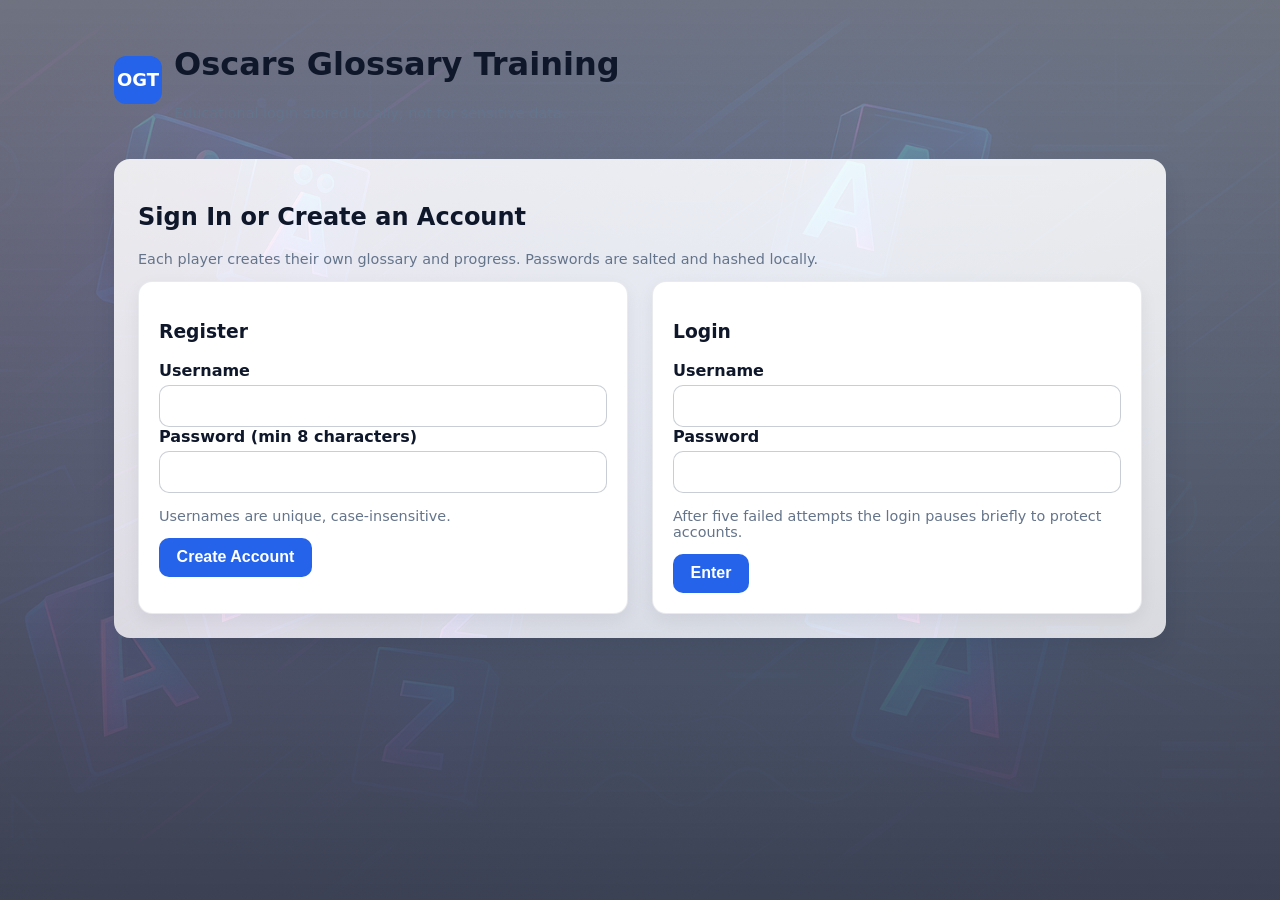
==== index.html @ 7712bae7 "Update Content Security Policy and add Google AdSense integration" ====
﻿<!--
README: Deploy on GitHub Pages
1. Commit these files to a GitHub repository.
2. In repository settings, enable GitHub Pages for the main branch (root folder).
3. Visit the published HTTPS URL; the service worker will activate after the first load.
App: Oscars Glossary Training (Swedish <-> English) - offline-ready single page PWA.
-->
<!DOCTYPE html>
<html lang="en">
<head>
  <meta charset="utf-8">
  <meta name="viewport" content="width=device-width, initial-scale=1">
  <meta http-equiv="Content-Security-Policy" content="default-src 'self'; style-src 'self' 'unsafe-inline'; img-src 'self' data: https://pagead2.googlesyndication.com https://googleads.g.doubleclick.net https://tpc.googlesyndication.com; script-src 'self' 'unsafe-inline' https://pagead2.googlesyndication.com; connect-src 'self' https://pagead2.googlesyndication.com https://googleads.g.doubleclick.net; frame-src https://googleads.g.doubleclick.net https://tpc.googlesyndication.com;">
  <title>Oscars Glossary Training</title>
  <meta name="description" content="Oscars Glossary Training helps learners master Swedish and English vocabulary with saved progress and offline PWA support.">
  <meta name="google-adsense-account" content="ca-pub-8840406607435652">
  <script async src="https://pagead2.googlesyndication.com/pagead/js/adsbygoogle.js?client=ca-pub-8840406607435652" crossorigin="anonymous"></script>
  <link rel="manifest" href="manifest.webmanifest">
  <link rel="icon" href="[data-uri]">
  <meta name="theme-color" content="#2563eb">
  <style>
    :root {
      color-scheme: light;
      --primary: #2563eb;
      --primary-dark: #1d4ed8;
      --accent: #facc15;
      --bg: #f8fafc;
      --card: #ffffff;
      --text: #0f172a;
      --muted: #64748b;
      --success: #16a34a;
      --warning: #ea580c;
      --danger: #dc2626;
      font-family: "Segoe UI", system-ui, sans-serif;
    }

    * {
      box-sizing: border-box;
    }

    body {
      margin: 0;
      background-color: var(--bg);
      color: var(--text);
      min-height: 100vh;
    }

    body::before {
      content: "";
      position: fixed;
      inset: 0;
      background: url("Image/background-glossary-neon-tiles-hero-1920x1080.webp") center/cover no-repeat;
      opacity: 0.35;
      z-index: -2;
    }

    body::after {
      content: "";
      position: fixed;
      inset: 0;
      background: linear-gradient(180deg, rgba(15, 23, 42, 0.35), rgba(15, 23, 42, 0.7));
      z-index: -1;
    }

    h1, h2, h3 {
      font-weight: 700;
    }

    a {
      color: var(--primary-dark);
    }

    button {
      cursor: pointer;
    }

    .sr-only {
      position: absolute;
      width: 1px;
      height: 1px;
      padding: 0;
      margin: -1px;
      overflow: hidden;
      clip: rect(0, 0, 0, 0);
      white-space: nowrap;
      border: 0;
    }

    #app {
      max-width: 1100px;
      margin: auto;
      padding: 1.5rem;
      position: relative;
      z-index: 0;
    }

    header {
      display: flex;
      flex-wrap: wrap;
      gap: 1rem;
      align-items: center;
      justify-content: space-between;
      margin-bottom: 1.5rem;
    }

    .brand {
      display: flex;
      align-items: center;
      gap: 0.75rem;
    }

    .brand-icon {
      width: 48px;
      height: 48px;
      border-radius: 12px;
      background: var(--primary);
      display: grid;
      place-items: center;
      color: #fff;
      font-weight: 700;
      font-size: 1.125rem;
    }

    .view {
      background:
        linear-gradient(180deg, rgba(255, 255, 255, 0.92), rgba(255, 255, 255, 0.85)),
        url("Image/background-glossary-neon-tiles-hero-1920x1080.webp") center/cover no-repeat;
      border-radius: 16px;
      padding: 1.5rem;
      box-shadow: 0 12px 24px rgba(18, 27, 46, 0.08);
    }

    .hidden {
      display: none !important;
    }

    .panel-grid {
      display: grid;
      gap: 1.5rem;
      grid-template-columns: repeat(auto-fit, minmax(260px, 1fr));
    }

    .panel {
      background: var(--card);
      border-radius: 14px;
      padding: 1.25rem;
      border: 1px solid rgba(100, 116, 139, 0.15);
      box-shadow: 0 6px 18px rgba(15, 23, 42, 0.06);
    }

    label {
      display: block;
      font-weight: 600;
      margin-bottom: 0.3rem;
    }

    input[type="text"],
    input[type="password"],
    textarea,
    select {
      width: 100%;
      padding: 0.7rem 0.8rem;
      border-radius: 10px;
      border: 1px solid rgba(100, 116, 139, 0.35);
      font-size: 1rem;
      background: #fff;
      transition: border-color 0.2s ease;
    }

    input:focus,
    textarea:focus,
    select:focus {
      outline: none;
      border-color: var(--primary);
      box-shadow: 0 0 0 3px rgba(37, 99, 235, 0.15);
    }

    textarea {
      min-height: 120px;
      resize: vertical;
    }

    button,
    .btn {
      background: var(--primary);
      color: #fff;
      border: none;
      border-radius: 10px;
      padding: 0.65rem 1.1rem;
      font-size: 1rem;
      font-weight: 600;
      transition: background 0.2s ease, transform 0.1s ease, box-shadow 0.2s ease, filter 0.2s ease;
      display: inline-flex;
      align-items: center;
      gap: 0.4rem;
    }

    button:hover,
    .btn:hover {
      background: var(--primary-dark);
      box-shadow: 0 8px 20px rgba(37, 99, 235, 0.35);
      filter: brightness(1.05);
    }

    button.secondary:hover,
    .btn.secondary:hover,
    .nav-buttons button:hover,
    button.ghost:hover {
      box-shadow: 0 6px 16px rgba(15, 23, 42, 0.2);
      filter: brightness(1.08);
    }

    button:disabled,
    .btn:disabled {
      background: rgba(100, 116, 139, 0.4);
      cursor: not-allowed;
    }

    button.secondary {
      background: rgba(37, 99, 235, 0.12);
      color: var(--primary-dark);
    }

    button.ghost {
      background: transparent;
      color: var(--primary-dark);
      padding-left: 0;
    }

    button.danger,
    .btn.danger {
      background: rgba(220, 38, 38, 0.12);
      color: var(--danger);
    }

    button.danger:hover,
    .btn.danger:hover {
      background: var(--danger);
      color: #fff;
      box-shadow: 0 8px 20px rgba(220, 38, 38, 0.35);
    }

    .nav-buttons {
      display: flex;
      gap: 0.5rem;
      flex-wrap: wrap;
      margin-bottom: 1rem;
    }

    .nav-buttons button {
      background: rgba(15, 23, 42, 0.08);
      color: var(--text);
    }

    .nav-buttons button.active {
      background: var(--primary);
      color: #fff;
    }

    .glossary-controls {
      display: flex;
      flex-wrap: wrap;
      gap: 0.75rem;
      margin-bottom: 1.5rem;
      align-items: center;
    }

    
    .logout-accent {

      background: #ff5fd2;
      color: #160f29;
      border: none;
    }

    .logout-accent:hover {

      background: #ff73da;
      color: #0f0a1a;
      box-shadow: 0 8px 26px rgba(255, 95, 210, 0.45);
      filter: brightness(1.08);
    }

    .pill {
      display: inline-flex;
      align-items: center;
      gap: 0.35rem;
      padding: 0.4rem 0.75rem;
      border-radius: 999px;
      background: rgba(100, 116, 139, 0.12);
      font-size: 0.9rem;
      font-weight: 600;
    }

    table {
      width: 100%;
      border-collapse: collapse;
      margin-top: 1rem;
    }

    th, td {
      padding: 0.75rem 0.6rem;
      text-align: left;
      border-bottom: 1px solid rgba(100, 116, 139, 0.12);
    }

    th {
      font-size: 0.9rem;
      color: var(--muted);
      text-transform: uppercase;
      letter-spacing: 0.04em;
    }

    .table-actions {
      display: flex;
      gap: 0.4rem;
      flex-wrap: wrap;
    }

    .badge {
      display: inline-flex;
      align-items: center;
      gap: 0.3rem;
      border-radius: 999px;
      padding: 0.1rem 0.6rem;
      font-size: 0.85rem;
      font-weight: 600;
    }

    .badge.success { background: rgba(22, 163, 74, 0.15); color: var(--success); }
    .badge.partial { background: rgba(234, 88, 12, 0.15); color: var(--warning); }
    .badge.danger { background: rgba(220, 38, 38, 0.15); color: var(--danger); }

    .quiz-card {
      background: rgba(37, 99, 235, 0.05);
      border-radius: 16px;
      padding: 1.5rem;
      margin-top: 1rem;
    }

    .quiz-question {
      font-size: 1.6rem;
      font-weight: 700;
      margin-bottom: 1rem;
    }

    .choices-grid {
      display: grid;
      gap: 0.75rem;
      grid-template-columns: repeat(auto-fit, minmax(180px, 1fr));
      margin-top: 1rem;
    }

    .choices-grid button {
      justify-content: flex-start;
      background: #fff;
      color: var(--text);
      border: 2px solid transparent;
      box-shadow: 0 8px 20px rgba(15, 23, 42, 0.04);
    }

    .choices-grid button:focus {
      outline: none;
      border-color: var(--primary);
    }

    .progress-bar {
      height: 10px;
      border-radius: 999px;
      background: rgba(37, 99, 235, 0.2);
      overflow: hidden;
      margin-top: 1rem;
    }

    .progress-bar span {
      display: block;
      height: 100%;
      background: linear-gradient(90deg, var(--primary), var(--accent));
      width: 0%;
      transition: width 0.3s ease;
    }

    .results-grid {
      display: grid;
      gap: 1rem;
      grid-template-columns: repeat(auto-fit, minmax(200px, 1fr));
      margin-bottom: 1.5rem;
    }

    .results-grid .stat {
      background: rgba(15, 23, 42, 0.06);
      padding: 1rem;
      border-radius: 12px;
      font-weight: 600;
      display: flex;
      flex-direction: column;
      gap: 0.3rem;
    }

    .settings-grid {
      display: grid;
      gap: 1.5rem;
      grid-template-columns: repeat(auto-fit, minmax(260px, 1fr));
      margin-top: 1rem;
    }

    .settings-group h3 {
      margin-top: 0;
    }

    .switch-row {
      display: flex;
      align-items: center;
      gap: 0.75rem;
      margin-bottom: 0.8rem;
    }

    .hint {
      font-size: 0.9rem;
      color: var(--muted);
    }

    .warning-text {
      color: var(--danger);
      font-weight: 600;
    }

    @media (max-width: 720px) {
      #app {
        padding: 1rem;
      }

      header {
        justify-content: center;
      }

      .nav-buttons {
        justify-content: center;
      }

      .choices-grid {
        grid-template-columns: repeat(auto-fit, minmax(140px, 1fr));
      }
    }
  </style>
</head>
<body>
  <div id="app">
    <header>
      <div class="brand">
        <div class="brand-icon" aria-hidden="true">OGT</div>
        <div>
          <h1 id="brandTitle">Oscars Glossary Training</h1>
          <p id="brandWarning" class="hint">Educational login stored locally; not for sensitive data.</p>
        </div>
      </div>
      <div id="sessionInfo" class="pill hidden" aria-live="polite"></div>
      <button id="logoutBtn" class="secondary hidden logout-accent" type="button">Logout</button>
    </header>

    <section id="authView" class="view">
      <h2 id="authTitle">Sign In or Create an Account</h2>
      <p id="authHint" class="hint">Each player creates their own glossary and progress. Passwords are salted and hashed locally.</p>
      <div class="panel-grid">
        <div class="panel">
          <h3 id="registerHeading">Register</h3>
          <form id="registerForm">
            <label for="registerUsername">Username</label>
            <input id="registerUsername" name="username" type="text" autocomplete="username" minlength="3" maxlength="30" required>
            <label for="registerPassword">Password (min 8 characters)</label>
            <input id="registerPassword" name="password" type="password" autocomplete="new-password" minlength="8" required>
            <p class="hint">Usernames are unique, case-insensitive.</p>
            <button type="submit">Create Account</button>
          </form>
        </div>
        <div class="panel">
          <h3 id="loginHeading">Login</h3>
          <form id="loginForm">
            <label for="loginUsername">Username</label>
            <input id="loginUsername" name="username" type="text" autocomplete="username" required>
            <label for="loginPassword">Password</label>
            <input id="loginPassword" name="password" type="password" autocomplete="current-password" required>
            <p class="hint">After five failed attempts the login pauses briefly to protect accounts.</p>
            <button type="submit">Enter</button>
          </form>
        </div>
      </div>
    </section>

    <section id="appView" class="view hidden" aria-live="polite">
      <nav class="nav-buttons" aria-label="Main">
        <button class="nav-btn active" data-target="glossaryView" type="button">Glossary Builder</button>
        <button class="nav-btn" data-target="quizView" type="button">Quiz</button>
        <button class="nav-btn" data-target="resultsView" type="button">Results & Review</button>
        <button class="nav-btn" data-target="settingsView" type="button">Settings</button>
      </nav>

      <section id="glossaryView">
        <h2 id="glossaryTitle">Build Your Glossaries</h2>
        <div class="glossary-controls">
          <div>
            <label for="glossarySelect">Active Glossary</label>
            <select id="glossarySelect"></select>
          </div>
          <div class="table-actions">
            <button id="createGlossaryBtn" type="button">New Glossary</button>
            <button id="renameGlossaryBtn" class="secondary" type="button">Rename</button>
            <button id="duplicateGlossaryBtn" class="secondary" type="button">Duplicate</button>
            <button id="deleteGlossaryBtn" class="secondary" type="button">Delete</button>
          </div>
          <span class="pill" id="termCountPill">0 terms</span>
        </div>

        <form id="addTermForm" class="panel-grid" autocomplete="off">
          <div class="panel">
            <h3 id="addTermHeading">Add a New Term</h3>
            <label for="svTermInput">Swedish Word</label>
            <input id="svTermInput" name="sv" type="text" required>
            <label for="enTermInput">English Synonyms (comma separated)</label>
            <input id="enTermInput" name="en" type="text" required>
            <p class="hint" id="addTermHint">No duplicate entries. Words save automatically. Add at least 10 terms before starting the quiz.</p>
            <button type="submit">Add Term</button>
          </div>
        </form>

        <div id="termsTableContainer" class="panel">
          <h3 id="termsHeading">Terms</h3>
          <div class="hint" id="noTermsHint">Add at least 10 entries to unlock quizzes.</div>
          <div class="table-wrapper">
            <table aria-describedby="termCountPill">
              <thead>
                <tr>
                  <th scope="col">Swedish</th>
                  <th scope="col">English Synonyms</th>
                  <th scope="col">Tags</th>
                  <th scope="col">Actions</th>
                </tr>
              </thead>
              <tbody id="termsTableBody"></tbody>
            </table>
          </div>
        </div>
      </section>

      <section id="quizView" class="hidden">
        <h2 id="quizTitle">Practice Session</h2>
        <p id="quizHint" class="hint">Shuffle words each time. Use keyboard: Enter to submit, 1–4 for choices, N for next.</p>
        <div class="panel quiz-card" id="quizIntro">
          <p id="quizIntroText">Choose your mode in Settings, then start when ready.</p>
          <button id="toggleModeQuizBtn" class="secondary" type="button">Switch Mode</button>
          <button id="startQuizBtn" type="button">Start Quiz</button>
          <button id="retryIncorrectBtn" class="secondary hidden" type="button">Retry Incorrect Only</button>
          <button id="reviewDifficultBtn" class="secondary hidden" type="button">Review Difficult Words</button>
        </div>
        <div id="quizArea" class="quiz-card hidden">
          <div class="progress-bar" role="progressbar" aria-valuemin="0" aria-valuemax="100">
            <span id="progressFill"></span>
          </div>
          <p id="quizProgressText" class="hint">Question 0 of 0</p>
          <div id="quizQuestion" class="quiz-question"></div>
          <form id="typeAnswerForm" class="hidden" autocomplete="off">
            <label class="sr-only" for="typeAnswerInput">Your answer</label>
            <input id="typeAnswerInput" type="text" autocomplete="off">
            <div class="table-actions">
              <button type="submit">Submit</button>
              <button id="showHintBtn" class="ghost" type="button">Show hint</button>
            </div>
          </form>
          <div id="choiceOptions" class="choices-grid hidden" role="group" aria-label="Multiple choice answers"></div>
          <div class="table-actions">
            <button id="nextQuestionBtn" class="secondary" type="button">Next</button>
            <button id="abortQuizBtn" class="danger" type="button">Abort Quiz</button>
          </div>
          <div id="feedbackMessage" class="hint" aria-live="assertive"></div>
        </div>
      </section>

      <section id="resultsView" class="hidden">
        <h2 id="resultsTitle">Results & Review</h2>
        <div id="resultsSummary" class="results-grid"></div>
        <div class="table-actions">
          <button id="toggleModeResultsBtn" class="secondary" type="button">Switch Mode</button>
          <button id="restartQuizBtn" class="secondary" type="button">Play Again (Shuffle)</button>
        </div>
        <div class="table-wrapper">
          <table>
            <thead>
              <tr>
                <th scope="col">Swedish</th>
                <th scope="col">Your Answer</th>
                <th scope="col">Expected</th>
                <th scope="col">Similarity %</th>
                <th scope="col">Status</th>
              </tr>
            </thead>
            <tbody id="resultsTableBody"></tbody>
          </table>
        </div>
      </section>

      <section id="settingsView" class="hidden">
        <h2 id="settingsTitle">Player Settings & Data</h2>
        <div class="settings-grid">
          <div class="settings-group panel">
            <h3 id="quizPreferencesHeading">Quiz Preferences</h3>
            <div class="switch-row">
              <label for="modeSelect">Quiz Mode</label>
              <select id="modeSelect">
                <option value="type">Type Mode</option>
                <option value="guess">Guess Mode</option>
              </select>
            </div>
            <div class="switch-row">
              <label for="languageSelect">Interface language</label>
              <select id="languageSelect">
                <option value="en">English</option>
                <option value="sv">Svenska</option>
              </select>
            </div>
            <div class="switch-row">
              <input id="hintToggle" type="checkbox">
              <label for="hintToggle">Show first-letter hint button</label>
            </div>
            <div class="switch-row">
              <input id="punctuationToggle" type="checkbox">
              <label for="punctuationToggle">Ignore punctuation in answers</label>
            </div>
            <div class="switch-row">
              <input id="strictToggle" type="checkbox">
              <label for="strictToggle">Strict correct threshold (95%)</label>
            </div>
            <div class="switch-row">
              <input id="diacriticToggle" type="checkbox">
              <label for="diacriticToggle">Treat diacritics as identical</label>
            </div>
          </div>
          <div class="settings-group panel">
            <h3 id="playerDataHeading">Player Data</h3>
            <p class="hint">All progress is stored automatically on this device.</p>
          </div>
          <div class="settings-group panel">
            <h3 id="dangerHeading">Danger Zone</h3>
            <p id="resetHint" class="hint">Reset to defaults clears settings for this player.</p>
            <button id="resetSettingsBtn" class="secondary" type="button">Reset Settings</button>
            <p id="deleteWarning" class="warning-text">Delete account removes all saved glossaries and history.</p>
            <label id="confirmDeleteLabel" for="confirmDeleteInput">Type your username to confirm</label>
            <input id="confirmDeleteInput" type="text" autocomplete="off">
            <button id="deleteAccountBtn" class="btn danger" type="button">Delete Account</button>
          </div>
        </div>
      </section>
    </section>
    <div id="ariaStatus" class="sr-only" aria-live="polite"></div>
  </div>
  <script>
    (() => {
      const STORAGE_KEY = "oscarsGlossaryTrainingData";
      const LEGACY_STORAGE_KEY = "httpsGlossaryTrainerData";
      const AUTH_DRAFT_KEY = "oscarsGlossaryAuthDraft";
      const MIN_TERMS_REQUIRED = 10;
      const BACKOFF_BASE_MS = 30000;
      const PARTIAL_THRESHOLD = 60;
      const TRANSLATIONS = {
        en: {
          ui: {
            windowTitle: "Oscars Glossary Training",
            brandTitle: "Oscars Glossary Training",
            brandWarning: "Educational login stored locally; not for sensitive data.",
            nav: {
              glossary: "Glossary Builder",
              quiz: "Quiz",
              results: "Results & Review",
              settings: "Settings"
            },
            logout: "Logout",
            sessionSignedIn: ({ username }) => `Signed in as ${username}`
          },
          auth: {
            title: "Sign In or Create an Account",
            hint: "Each player creates their own glossary and progress. Passwords are salted and hashed locally.",
            register: {
              heading: "Register",
              usernameLabel: "Username",
              passwordLabel: "Password (min 8 characters)",
              hint: "Usernames are unique, case-insensitive.",
              button: "Create Account"
            },
            login: {
              heading: "Login",
              usernameLabel: "Username",
              passwordLabel: "Password",
              hint: "After five failed attempts the login pauses briefly to protect accounts.",
              button: "Enter"
            }
          },
          glossary: {
            title: "Build Your Glossaries",
            activeLabel: "Active Glossary",
            buttons: {
              new: "New Glossary",
              rename: "Rename",
              duplicate: "Duplicate",
              delete: "Delete"
            },
            defaultName: "My Glossary",
            initialName: "My First Glossary",
            importedName: "Imported Glossary",
            untitled: "Untitled Glossary",
            prompts: {
              newName: "Name for new glossary?",
              rename: "Rename glossary:",
              duplicate: "Name for duplicated glossary?",
              copySuffix: " Copy",
              confirmDelete: ({ name }) => `Delete glossary "${name}"? This cannot be undone.`,
              confirmDeleteTerm: ({ term }) => `Delete "${term}"?`
            },
            addHeading: "Add a New Term",
            svLabel: "Swedish Word",
            enLabel: "English Synonyms (comma separated)",
            addHint: "No duplicate entries. Words save automatically. Add at least 10 terms before starting the quiz.",
            addButton: "Add Term",
            termsHeading: "Terms",
            empty: "No terms yet. Add your first vocabulary pair.",
            termCount: ({ count }) => `${count} ${count === 1 ? "term" : "terms"}`,
            moreNeeded: ({ remaining }) => `Add ${remaining} more terms to unlock quizzes.`,
            ready: "Great! You can start a quiz at any time.",
            table: {
              swedish: "Swedish",
              english: "English Synonyms",
              tags: "Tags",
              actions: "Actions"
            },
            actions: {
              edit: "Edit",
              delete: "Delete",
              save: "Save",
              cancel: "Cancel"
            }
          },
          quiz: {
            title: "Practice Session",
            hint: "Shuffle words each time. Use keyboard: Enter to submit, 1–4 for choices, N for next.",
            intro: "Use the mode button or Settings to switch styles, then start when ready.",
            buttons: {
              start: "Start Quiz",
              retry: "Retry Incorrect Only",
              review: "Review Difficult Words",
              submit: "Submit",
              hint: "Show hint",
              next: "Next",
              abort: "Abort Quiz",
              switchToType: "Switch to Type Mode",
              switchToGuess: "Switch to Guess Mode"
            },
            progress: ({ current, total }) => `Question ${current} of ${total}`,
            hintMessage: ({ letter }) => `Hint: starts with ${letter}`,
            statuses: {
              correct: "Correct",
              partial: "Partially correct",
              incorrect: "Incorrect"
            },
            feedback: ({ status, expected, similarity }) => `${status} | Expected: ${expected} (${similarity}%)`,
            expectedLabel: "Expected",
            resultsAnnounce: "Quiz finished. Review your results."
          },
          results: {
            title: "Results & Review",
            stats: {
              overall: "Overall Accuracy",
              correct: "Correct",
              partial: "Partially Correct",
              incorrect: "Incorrect"
            },
            buttons: {
              restart: "Play Again (Shuffle)"
            },
            headers: {
              swedish: "Swedish",
              yourAnswer: "Your Answer",
              expected: "Expected",
              similarity: "Similarity %",
              status: "Status"
            },
            emptyHint: "Complete a quiz to see your results."
          },
          settings: {
            title: "Player Settings & Data",
            quizPreferences: "Quiz Preferences",
            playerDataHeading: "Player Data",
            modeLabel: "Quiz Mode",
            modeOptions: {
              type: "Type Mode",
              guess: "Guess Mode"
            },
            languageLabel: "Interface language",
            languageOptions: {
              en: "English",
              sv: "Swedish"
            },
            hintToggle: "Show first-letter hint button",
            punctuationToggle: "Ignore punctuation in answers",
            strictToggle: "Strict correct threshold (95%)",
            diacriticsToggle: "Treat diacritics as identical",
            danger: {
              heading: "Danger Zone",
              resetHint: "Reset to defaults clears settings for this player.",
              resetButton: "Reset Settings",
              deleteWarning: "Delete account removes all saved glossaries and history.",
              confirmLabel: "Type your username to confirm",
              deleteButton: "Delete Account"
            }
          },
          messages: {
            accountCreated: "Account created. You are now signed in.",
            loginSuccessful: "Login successful.",
            loggedOut: "Logged out.",
            glossaryRenamed: "Glossary renamed.",
            glossaryDuplicated: "Glossary duplicated.",
            glossaryDeleted: "Glossary deleted.",
            glossaryCreated: "Glossary created.",
            termAdded: "Term added.",
            termUpdated: "Term updated.",
            termDeleted: "Term deleted.",
            noDifficultWords: "No difficult words found yet.",
            settingsReset: "Settings reset.",
            fieldsRequired: "Both fields are required.",
            duplicateTerm: "That Swedish word already exists.",
            createGlossaryFirst: "Create a glossary first.",
            quizStarted: "Quiz started.",
            quizFinished: "Quiz finished. Review your results.",
            quizAborted: "Quiz aborted.",
            modeChanged: ({ modeName }) => `Mode set to ${modeName}.`,
            noIncorrectToRetry: "No incorrect answers to retry.",
            incorrectRemoved: "All incorrect items were removed from the glossary.",
            completeQuizFirst: "Complete a quiz first.",
            typeUsernameToConfirm: "Type your username to confirm deletion.",
            accountDeleted: "Account deleted.",
            languageChanged: ({ languageName }) => `Language changed to ${languageName}.`,
            hintEnabled: "Hint button enabled.",
            hintDisabled: "Hint button disabled.",
            punctuationIgnore: "Ignoring punctuation.",
            punctuationConsider: "Considering punctuation.",
            strictOn: "Strict mode on.",
            strictOff: "Strict mode off.",
            diacriticsOn: "Diacritics will be ignored.",
            diacriticsOff: "Diacritics will be respected.",
            confirmDeleteAccount: "Delete your account and all saved data?"
          },
          errors: {
            noActiveUser: "No active user.",
            usernameTooShort: "Username must be at least 3 characters.",
            passwordTooShort: "Password must be at least 8 characters.",
            usernameExists: "Username already exists.",
            enterUsernamePassword: "Enter username and password.",
            invalidCredentials: "Invalid username or password.",
            tooManyAttempts: ({ wait }) => `Too many attempts. Try again in ${wait} seconds.`,
            createGlossaryFirst: "Create a glossary first.",
            bothRequired: "Both Swedish and English are required.",
            duplicateTerm: "That Swedish word already exists.",
            invalidDataFormat: "Invalid data format."
          }
        },
        sv: {
          ui: {
            windowTitle: "Oscars ordträning",
            brandTitle: "Oscars ordträning",
            brandWarning: "Utbildningsinloggning sparas lokalt; inte för känslig information.",
            nav: {
              glossary: "Ordlistor",
              quiz: "Quiz",
              results: "Resultat & repetition",
              settings: "Inställningar"
            },
            logout: "Logga ut",
            sessionSignedIn: ({ username }) => `Inloggad som ${username}`
          },
          auth: {
            title: "Logga in eller skapa konto",
            hint: "Varje spelare skapar egna ordlistor och framsteg. Lösenord saltas och hashas lokalt.",
            register: {
              heading: "Registrera dig",
              usernameLabel: "Användarnamn",
              passwordLabel: "Lösenord (minst 8 tecken)",
              hint: "Användarnamn måste vara unika och är inte skiftlägeskänsliga.",
              button: "Skapa konto"
            },
            login: {
              heading: "Logga in",
              usernameLabel: "Användarnamn",
              passwordLabel: "Lösenord",
              hint: "Efter fem misslyckade försök pausas inloggningen för att skydda konton.",
              button: "Logga in"
            }
          },
          glossary: {
            title: "Skapa dina ordlistor",
            activeLabel: "Aktiv ordlista",
            buttons: {
              new: "Ny ordlista",
              rename: "Byt namn",
              duplicate: "Duplicera",
              delete: "Ta bort"
            },
            defaultName: "Min ordlista",
            initialName: "Min första ordlista",
            importedName: "Importerad ordlista",
            untitled: "Namnlös ordlista",
            prompts: {
              newName: "Namn på ny ordlista?",
              rename: "Byt namn på ordlista:",
              duplicate: "Namn för duplicerad ordlista?",
              copySuffix: " Kopia",
              confirmDelete: ({ name }) => `Ta bort ordlistan "${name}"? Detta går inte att ångra.`,
              confirmDeleteTerm: ({ term }) => `Ta bort "${term}"?`
            },
            addHeading: "Lägg till nytt ord",
            svLabel: "Svenskt ord",
            enLabel: "Engelska synonymer (kommaseparerade)",
            addHint: "Inga dubbletter. Orden sparas automatiskt. Lägg till minst 10 ord innan du startar quizet.",
            addButton: "Lägg till ord",
            termsHeading: "Ord",
            empty: "Inga ord ännu. Lägg till ditt första glospar.",
            termCount: ({ count }) => `${count} ${count === 1 ? "ord" : "ord"}`,
            moreNeeded: ({ remaining }) => `Lägg till ${remaining} fler ord för att låsa upp quiz.`,
            ready: "Toppen! Du kan starta ett quiz när som helst.",
            table: {
              swedish: "Svenska",
              english: "Engelska synonymer",
              tags: "Taggar",
              actions: "Åtgärder"
            },
            actions: {
              edit: "Redigera",
              delete: "Ta bort",
              save: "Spara",
              cancel: "Avbryt"
            }
          },
          quiz: {
            title: "Övningspass",
            hint: "Blanda orden varje gång. Tangentbord: Enter skickar, 1–4 för alternativ, N för nästa.",
            intro: "Byt läge med knappen eller i inställningar och starta när du är redo.",
            buttons: {
              start: "Starta quiz",
              retry: "Försök igen med fel svar",
              review: "Repetera svåra ord",
              submit: "Skicka in",
              hint: "Visa ledtråd",
              next: "Nästa",
              abort: "Avbryt quiz",
              switchToType: "Byt till skrivläge",
              switchToGuess: "Byt till gissningsläge"
            },
            progress: ({ current, total }) => `Fråga ${current} av ${total}`,
            hintMessage: ({ letter }) => `Ledtråd: börjar med ${letter}`,
            statuses: {
              correct: "Rätt",
              partial: "Delvis rätt",
              incorrect: "Fel"
            },
            feedback: ({ status, expected, similarity }) => `${status} | Förväntat: ${expected} (${similarity}%)`,
            expectedLabel: "Förväntat",
            resultsAnnounce: "Quiz klart. Granska dina resultat."
          },
          results: {
            title: "Resultat och repetition",
            stats: {
              overall: "Total träffsäkerhet",
              correct: "Rätt",
              partial: "Delvis rätt",
              incorrect: "Fel"
            },
            buttons: {
              restart: "Spela igen (blanda)"
            },
            headers: {
              swedish: "Svenska",
              yourAnswer: "Ditt svar",
              expected: "Förväntat",
              similarity: "Likhet %",
              status: "Status"
            },
            emptyHint: "Genomför ett quiz för att se resultat."
          },
          settings: {
            title: "Spelarinställningar & data",
            quizPreferences: "Quizinställningar",
            playerDataHeading: "Spelardata",
            modeLabel: "Quizläge",
            modeOptions: {
              type: "Skrivläge",
              guess: "Gissningsläge"
            },
            languageLabel: "Gränssnittsspråk",
            languageOptions: {
              en: "Engelska",
              sv: "Svenska"
            },
            hintToggle: "Visa ledtråd med första bokstaven",
            punctuationToggle: "Ignorera skiljetecken i svar",
            strictToggle: "Strikt gräns för rätt (95%)",
            diacriticsToggle: "Behandla diakritiska tecken som lika",
            danger: {
              heading: "Riskzon",
              resetHint: "Återställning återställer inställningarna för den här spelaren.",
              resetButton: "Återställ inställningar",
              deleteWarning: "Att ta bort kontot raderar alla sparade ordlistor och historik.",
              confirmLabel: "Skriv ditt användarnamn för att bekräfta",
              deleteButton: "Ta bort konto"
            }
          },
          messages: {
            accountCreated: "Konto skapat. Du är nu inloggad.",
            loginSuccessful: "Inloggning lyckades.",
            loggedOut: "Utloggad.",
            glossaryRenamed: "Ordlista döpt om.",
            glossaryDuplicated: "Ordlista duplicerad.",
            glossaryDeleted: "Ordlista borttagen.",
            glossaryCreated: "Ordlista skapad.",
            termAdded: "Ord tillaOG.",
            termUpdated: "Ord uppdaterat.",
            termDeleted: "Ord borttaget.",
            noDifficultWords: "Inga svåra ord hittades ännu.",
            settingsReset: "Inställningar återställda.",
            fieldsRequired: "Båda fälten krävs.",
            duplicateTerm: "Det svenska ordet finns redan.",
            createGlossaryFirst: "Skapa en ordlista först.",
            quizStarted: "Quiz startat.",
            quizFinished: "Quiz klart. Granska dina resultat.",
            quizAborted: "Quiz avbrutet.",
            modeChanged: ({ modeName }) => `Läge ändrat till ${modeName}.`,
            noIncorrectToRetry: "Inga felaktiga svar att repetera.",
            incorrectRemoved: "Alla felaktiga ord har tagits bort från ordlistan.",
            completeQuizFirst: "Genomför ett quiz först.",
            typeUsernameToConfirm: "Skriv ditt användarnamn för att bekräfta radering.",
            accountDeleted: "Kontot borttaget.",
            languageChanged: ({ languageName }) => `Språket ändrades till ${languageName}.`,
            hintEnabled: "Ledtrådsknappen aktiverades.",
            hintDisabled: "Ledtrådsknappen inaktiverades.",
            punctuationIgnore: "Skiljetecken ignoreras.",
            punctuationConsider: "Skiljetecken beaktas.",
            strictOn: "Strikt läge aktiverat.",
            strictOff: "Strikt läge avstänOG.",
            diacriticsOn: "Diakritiska tecken ignoreras.",
            diacriticsOff: "Diakritiska tecken skiljer på svar.",
            confirmDeleteAccount: "Ta bort ditt konto och alla sparade data?"
          },
          errors: {
            noActiveUser: "Ingen aktiv användare.",
            usernameTooShort: "Användarnamnet måste vara minst 3 tecken.",
            passwordTooShort: "Lösenordet måste vara minst 8 tecken.",
            usernameExists: "Användarnamnet finns redan.",
            enterUsernamePassword: "Ange användarnamn och lösenord.",
            invalidCredentials: "OgiltiOG användarnamn eller lösenord.",
            tooManyAttempts: ({ wait }) => `För många försök. Försök igen om ${wait} sekunder.`,
            createGlossaryFirst: "Skapa en ordlista först.",
            bothRequired: "Ange både svenska och engelska.",
            duplicateTerm: "Det svenska ordet finns redan.",
            invalidDataFormat: "OgiltiOG dataformat."
          }
        }
      };
      let currentLanguage = "en";

      function getTranslationObject(language) {
        return TRANSLATIONS[language] || TRANSLATIONS.en;
      }

      function resolveTranslation(obj, path) {
        return path.split(".").reduce((acc, key) => (acc && acc[key] !== undefined ? acc[key] : undefined), obj);
      }

      function formatString(template, params = {}) {
        return template.replace(/\{\{(\w+)\}\}/g, (_, key) => (params[key] !== undefined ? String(params[key]) : ""));
      }

      function getLanguageDisplayName(language, targetLanguage = currentLanguage) {
        const options = getTranslationObject(targetLanguage)?.settings?.languageOptions;
        if (options && options[language]) {
          return options[language];
        }
        const fallbackOptions = TRANSLATIONS.en.settings.languageOptions;
        return fallbackOptions[language] || language;
      }

      function t(path, params = {}) {
        const translation = resolveTranslation(getTranslationObject(currentLanguage), path);
        const fallback = resolveTranslation(TRANSLATIONS.en, path);
        const value = translation !== undefined ? translation : fallback;
        if (typeof value === "function") {
          return value(params);
        }
        if (typeof value === "string") {
          return formatString(value, params);
        }
        return value !== undefined ? value : path;
      }

      function updateTextContent(selectorOrElement, text) {
        const element = typeof selectorOrElement === "string" ? document.querySelector(selectorOrElement) : selectorOrElement;
        if (element) {
          element.textContent = text;
        }
      }

      function applyLanguage() {
        document.documentElement.lang = currentLanguage;
        document.title = t("ui.windowTitle");
        updateTextContent("#brandTitle", t("ui.brandTitle"));
        updateTextContent("#brandWarning", t("ui.brandWarning"));
        updateTextContent("#authTitle", t("auth.title"));
        updateTextContent("#authHint", t("auth.hint"));
        updateTextContent("#registerHeading", t("auth.register.heading"));
        updateTextContent("#loginHeading", t("auth.login.heading"));
        updateTextContent("#glossaryTitle", t("glossary.title"));
        updateTextContent("#addTermHeading", t("glossary.addHeading"));
        updateTextContent("#termsHeading", t("glossary.termsHeading"));
        updateTextContent("#quizTitle", t("quiz.title"));
        updateTextContent("#quizHint", t("quiz.hint"));
        updateTextContent("#quizIntroText", t("quiz.intro"));
        updateTextContent("#resultsTitle", t("results.title"));
        updateTextContent("#settingsTitle", t("settings.title"));
        updateTextContent("#quizPreferencesHeading", t("settings.quizPreferences"));
        updateTextContent("#playerDataHeading", t("settings.playerDataHeading"));
        updateTextContent("#dangerHeading", t("settings.danger.heading"));
        updateTextContent("#resetHint", t("settings.danger.resetHint"));
        updateTextContent("#deleteWarning", t("settings.danger.deleteWarning"));
        const sessionInfo = document.getElementById("sessionInfo");
        if (sessionInfo && currentUser) {
          sessionInfo.textContent = t("ui.sessionSignedIn", { username: currentUser.username });
        }
        updateTextContent("#logoutBtn", t("ui.logout"));
        updateTextContent("label[for='registerUsername']", t("auth.register.usernameLabel"));
        updateTextContent("label[for='registerPassword']", t("auth.register.passwordLabel"));
        updateTextContent("#registerForm .hint", t("auth.register.hint"));
        const registerButton = document.querySelector("#registerForm button[type='submit']");
        updateTextContent(registerButton, t("auth.register.button"));
        updateTextContent("label[for='loginUsername']", t("auth.login.usernameLabel"));
        updateTextContent("label[for='loginPassword']", t("auth.login.passwordLabel"));
        updateTextContent("#loginForm .hint", t("auth.login.hint"));
        const loginButton = document.querySelector("#loginForm button[type='submit']");
        updateTextContent(loginButton, t("auth.login.button"));
        updateTextContent("label[for='glossarySelect']", t("glossary.activeLabel"));
        updateTextContent("#createGlossaryBtn", t("glossary.buttons.new"));
        updateTextContent("#renameGlossaryBtn", t("glossary.buttons.rename"));
        updateTextContent("#duplicateGlossaryBtn", t("glossary.buttons.duplicate"));
        updateTextContent("#deleteGlossaryBtn", t("glossary.buttons.delete"));
        updateTextContent("label[for='svTermInput']", t("glossary.svLabel"));
        updateTextContent("label[for='enTermInput']", t("glossary.enLabel"));
        updateTextContent("#addTermHint", t("glossary.addHint"));
        const addTermButton = document.querySelector("#addTermForm button[type='submit']");
        updateTextContent(addTermButton, t("glossary.addButton"));
        const termHeaders = document.querySelectorAll("#termsTableContainer thead th");
        if (termHeaders.length === 4) {
          termHeaders[0].textContent = t("glossary.table.swedish");
          termHeaders[1].textContent = t("glossary.table.english");
          termHeaders[2].textContent = t("glossary.table.tags");
          termHeaders[3].textContent = t("glossary.table.actions");
        }
        updateTextContent("label[for='modeSelect']", t("settings.modeLabel"));
        const modeSelect = document.getElementById("modeSelect");
        if (modeSelect) {
          Array.from(modeSelect.options).forEach((option) => {
            if (option.value === "type") option.textContent = t("settings.modeOptions.type");
            if (option.value === "guess") option.textContent = t("settings.modeOptions.guess");
          });
        }
        updateTextContent("label[for='languageSelect']", t("settings.languageLabel"));
        const languageSelect = document.getElementById("languageSelect");
        if (languageSelect) {
          Array.from(languageSelect.options).forEach((option) => {
            option.textContent = getLanguageDisplayName(option.value);
          });
          languageSelect.value = currentLanguage;
        }
        updateTextContent("label[for='hintToggle']", t("settings.hintToggle"));
        updateTextContent("label[for='punctuationToggle']", t("settings.punctuationToggle"));
        updateTextContent("label[for='strictToggle']", t("settings.strictToggle"));
        updateTextContent("label[for='diacriticToggle']", t("settings.diacriticsToggle"));
        updateTextContent("#resetSettingsBtn", t("settings.danger.resetButton"));
        updateTextContent("#confirmDeleteLabel", t("settings.danger.confirmLabel"));
        updateTextContent("#deleteAccountBtn", t("settings.danger.deleteButton"));
        const navButtons = document.querySelectorAll(".nav-btn");
        navButtons.forEach((button) => {
          if (button.dataset.target === "glossaryView") button.textContent = t("ui.nav.glossary");
          if (button.dataset.target === "quizView") button.textContent = t("ui.nav.quiz");
          if (button.dataset.target === "resultsView") button.textContent = t("ui.nav.results");
          if (button.dataset.target === "settingsView") button.textContent = t("ui.nav.settings");
        });
        updateTextContent("#startQuizBtn", t("quiz.buttons.start"));
        updateTextContent("#retryIncorrectBtn", t("quiz.buttons.retry"));
        updateTextContent("#reviewDifficultBtn", t("quiz.buttons.review"));
        updateTextContent("#showHintBtn", t("quiz.buttons.hint"));
        updateTextContent("#nextQuestionBtn", t("quiz.buttons.next"));
        updateTextContent("#abortQuizBtn", t("quiz.buttons.abort"));
        const submitButton = document.querySelector("#typeAnswerForm button[type='submit']");
        updateTextContent(submitButton, t("quiz.buttons.submit"));
        updateTextContent("#restartQuizBtn", t("results.buttons.restart"));
        const resultsHeaders = document.querySelectorAll("#resultsView thead th");
        if (resultsHeaders.length === 5) {
          resultsHeaders[0].textContent = t("results.headers.swedish");
          resultsHeaders[1].textContent = t("results.headers.yourAnswer");
          resultsHeaders[2].textContent = t("results.headers.expected");
          resultsHeaders[3].textContent = t("results.headers.similarity");
          resultsHeaders[4].textContent = t("results.headers.status");
        }
        updateModeToggleButtons();
      }

      function setLanguage(language, options = {}) {
        const { persist = true, updateUI = true } = options;
        const nextLanguage = TRANSLATIONS[language] ? language : "en";
        currentLanguage = nextLanguage;
        if (persist && currentUser) {
          currentUser.profile.settings.language = nextLanguage;
          saveCurrentUser();
        }
        if (updateUI) {
          applyLanguage();
          updateSessionUI();
          if (currentUser) {
            renderGlossaries();
            renderSettings();
            renderResults();
            const activeGlossary = getActiveGlossary();
            renderQuizIntro(activeGlossary);
            if (quizSession) {
              renderQuestion();
            }
          } else {
            renderResults();
          }
        }
      }
      const ariaRegion = document.getElementById("ariaStatus");

      let appData = loadAppState();
      let currentUser = loadCurrentUser();
      let authDraft = loadAuthDraft();
      appData.authActivity = Array.isArray(appData.authActivity) ? appData.authActivity : [];
      currentLanguage = currentUser?.profile?.settings?.language || "en";
      let quizSession = null;
      let quizResults = null;
      let editingTermId = null;

      document.addEventListener("DOMContentLoaded", init);
      document.addEventListener("keydown", handleGlobalShortcuts);

      function init() {
        initAuthForms();
        initNavigation();
        initGlossaryBuilder();
        initQuizArea();
        initResultsArea();
        initSettings();
        setLanguage(currentLanguage, { persist: false });
        updateSessionUI();
        if (currentUser) {
          enterApp();
        } else {
          showAuthView();
        }
        maybeRegisterServiceWorker();
      }

      function initAuthForms() {
        const registerForm = document.getElementById("registerForm");
        const loginForm = document.getElementById("loginForm");
        const registerUsernameInput = document.getElementById("registerUsername");
        const loginUsernameInput = document.getElementById("loginUsername");

        applyAuthDraft(registerForm, loginForm);

        registerUsernameInput.addEventListener("input", (event) => {
          updateAuthDraft("registerUsername", event.target.value.trim());
        });
        loginUsernameInput.addEventListener("input", (event) => {
          updateAuthDraft("loginUsername", event.target.value.trim());
        });

        registerForm.addEventListener("submit", async (event) => {
          event.preventDefault();
          const formData = new FormData(registerForm);
          const username = String(formData.get("username") || "").trim();
          const password = String(formData.get("password") || "");
          try {
            await registerUser(username, password);
            updateAuthDraft("loginUsername", username);
            registerForm.reset();
            clearAuthDraft("registerUsername");
            applyAuthDraft(registerForm, loginForm);
            announce(t("messages.accountCreated"));
          } catch (error) {
            announce(error.message);
          }
          updateSessionUI();
        });

        loginForm.addEventListener("submit", async (event) => {
          event.preventDefault();
          const formData = new FormData(loginForm);
          const username = String(formData.get("username") || "").trim();
          const password = String(formData.get("password") || "");
          try {
            await loginUser(username, password);
            updateAuthDraft("loginUsername", username);
            loginForm.reset();
            loginUsernameInput.value = authDraft.loginUsername || "";
            announce(t("messages.loginSuccessful"));
          } catch (error) {
            announce(error.message);
          }
          updateSessionUI();
        });
      }

      function initNavigation() {
        const navButtons = document.querySelectorAll(".nav-btn");
        navButtons.forEach((button) => {
          button.addEventListener("click", () => {
            const targetId = button.dataset.target;
            showViewSection(targetId);
            navButtons.forEach((b) => b.classList.toggle("active", b === button));
          });
        });
        document.getElementById("logoutBtn").addEventListener("click", () => {
          appData.currentUserId = null;
          currentUser = null;
          saveAppState();
          quizSession = null;
          quizResults = null;
          setLanguage("en", { persist: false });
          showAuthView();
          announce(t("messages.loggedOut"));
          updateSessionUI();
        });
      }

      function initGlossaryBuilder() {
        document.getElementById("createGlossaryBtn").addEventListener("click", () => {
          const name = prompt(t("glossary.prompts.newName"), t("glossary.defaultName"));
          if (!name) return;
          createGlossary(name.trim());
        });

        document.getElementById("renameGlossaryBtn").addEventListener("click", () => {
          ensureActiveUser();
          const glossary = getActiveGlossary();
          if (!glossary) return;
          const name = prompt(t("glossary.prompts.rename"), glossary.name);
          if (!name) return;
          glossary.name = name.trim().slice(0, 60);
          glossary.updatedAt = new Date().toISOString();
          saveCurrentUser();
          renderGlossaries();
          announce(t("messages.glossaryRenamed"));
        });

        document.getElementById("duplicateGlossaryBtn").addEventListener("click", () => {
          ensureActiveUser();
          const glossary = getActiveGlossary();
          if (!glossary) return;
          const name = prompt(t("glossary.prompts.duplicate"), glossary.name + t("glossary.prompts.copySuffix"));
          if (!name) return;
          const clone = structuredClone(glossary);
          clone.id = crypto.randomUUID();
          clone.name = name.trim().slice(0, 60);
          clone.createdAt = new Date().toISOString();
          clone.updatedAt = clone.createdAt;
          clone.terms = clone.terms.map((term) => ({ ...term, id: crypto.randomUUID() }));
          currentUser.glossaries.push(clone);
          currentUser.profile.activeGlossaryId = clone.id;
          saveCurrentUser();
          renderGlossaries();
          announce(t("messages.glossaryDuplicated"));
        });

        document.getElementById("deleteGlossaryBtn").addEventListener("click", () => {
          ensureActiveUser();
          const glossary = getActiveGlossary();
          if (!glossary) return;
          if (!confirm(t("glossary.prompts.confirmDelete", { name: glossary.name }))) return;
          currentUser.glossaries = currentUser.glossaries.filter((g) => g.id !== glossary.id);
          if (!currentUser.glossaries.length) {
            const fallback = createGlossary(t("glossary.defaultName"));
            currentUser.profile.activeGlossaryId = fallback.id;
          } else {
            currentUser.profile.activeGlossaryId = currentUser.glossaries[0].id;
          }
          saveCurrentUser();
          renderGlossaries();
          announce(t("messages.glossaryDeleted"));
        });

        document.getElementById("glossarySelect").addEventListener("change", (event) => {
          ensureActiveUser();
          currentUser.profile.activeGlossaryId = event.target.value;
          saveCurrentUser();
          renderGlossaries();
        });

        document.getElementById("addTermForm").addEventListener("submit", (event) => {
          event.preventDefault();
          ensureActiveUser();
          const form = event.currentTarget;
          const svInput = form.querySelector("#svTermInput");
          const sv = form.sv.value.trim();
          const en = form.en.value.trim();
          try {
            addTermToGlossary(sv, en);
            form.reset();
            announce(t("messages.termAdded"));
          } catch (error) {
            announce(error.message);
          }
          renderGlossaries();
          if (svInput) {
            requestAnimationFrame(() => svInput.focus());
          }
        });

        document.getElementById("termsTableBody").addEventListener("click", handleTermTableClick);
      }

      function initQuizArea() {
        document.getElementById("startQuizBtn").addEventListener("click", () => {
          tryStartQuiz(getActiveGlossary());
        });
        document.getElementById("retryIncorrectBtn").addEventListener("click", retryIncorrectOnly);
        document.getElementById("reviewDifficultBtn").addEventListener("click", () => {
          const difficult = collectDifficultTerms();
          if (!difficult.length) {
            announce(t("messages.noDifficultWords"));
            return;
          }
          startQuiz(difficult);
        });
        document.getElementById("toggleModeQuizBtn").addEventListener("click", toggleQuizMode);
        document.getElementById("typeAnswerForm").addEventListener("submit", (event) => {
          event.preventDefault();
          if (!quizSession) return;
          const value = document.getElementById("typeAnswerInput").value.trim();
          handleTypeAnswer(value);
        });
        document.getElementById("showHintBtn").addEventListener("click", () => {
          if (!quizSession) return;
          const question = quizSession.questions[quizSession.index];
          const hint = question.term.en[0]?.charAt(0) || "";
          announce(t("quiz.hintMessage", { letter: hint.toUpperCase() }));
        });
        document.getElementById("nextQuestionBtn").addEventListener("click", () => {
          advanceQuiz();
        });
        document.getElementById("abortQuizBtn").addEventListener("click", abortQuiz);
      }

      function initResultsArea() {
        document.getElementById("toggleModeResultsBtn").addEventListener("click", toggleQuizMode);
        document.getElementById("restartQuizBtn").addEventListener("click", () => {
          const glossary = getActiveGlossary();
          if (!glossary) return;
          startQuiz(glossary.terms);
        });
      }

      function initSettings() {
        document.getElementById("modeSelect").addEventListener("change", (event) => {
          ensureActiveUser();
          currentUser.profile.settings.mode = event.target.value;
          saveCurrentUser();
          const modeName =
            event.target.value === "type" ? t("settings.modeOptions.type") : t("settings.modeOptions.guess");
          announce(t("messages.modeChanged", { modeName }));
          updateModeToggleButtons();
          renderQuizIntro(getActiveGlossary());
          if (quizSession) {
            quizSession.mode = event.target.value;
            renderQuestion();
          }
        });
        document.getElementById("languageSelect").addEventListener("change", (event) => {
          ensureActiveUser();
          const value = event.target.value;
          setLanguage(value);
          announce(t("messages.languageChanged", { languageName: getLanguageDisplayName(value) }));
        });
        document.getElementById("hintToggle").addEventListener("change", (event) => {
          ensureActiveUser();
          currentUser.profile.settings.showHintFirstLetter = event.target.checked;
          saveCurrentUser();
          announce(event.target.checked ? t("messages.hintEnabled") : t("messages.hintDisabled"));
        });
        document.getElementById("punctuationToggle").addEventListener("change", (event) => {
          ensureActiveUser();
          currentUser.profile.settings.ignorePunctuation = event.target.checked;
          saveCurrentUser();
          announce(event.target.checked ? t("messages.punctuationIgnore") : t("messages.punctuationConsider"));
        });
        document.getElementById("strictToggle").addEventListener("change", (event) => {
          ensureActiveUser();
          currentUser.profile.settings.strictThreshold = event.target.checked ? 95 : 90;
          saveCurrentUser();
          announce(event.target.checked ? t("messages.strictOn") : t("messages.strictOff"));
        });
        document.getElementById("diacriticToggle").addEventListener("change", (event) => {
          ensureActiveUser();
          currentUser.profile.settings.diacriticInsensitive = event.target.checked;
          saveCurrentUser();
          announce(event.target.checked ? t("messages.diacriticsOn") : t("messages.diacriticsOff"));
        });
        document.getElementById("resetSettingsBtn").addEventListener("click", () => {
          ensureActiveUser();
          currentUser.profile.settings = getDefaultSettings();
          currentLanguage = currentUser.profile.settings.language || "en";
          saveCurrentUser();
          setLanguage(currentLanguage);
          announce(t("messages.settingsReset"));
        });
        document.getElementById("deleteAccountBtn").addEventListener("click", deleteAccount);
      }
      function handleGlobalShortcuts(event) {
        if (!quizSession) return;
        if (quizSession.state !== "awaiting") return;
        if (quizSession.mode === "guess") {
          if (/^[1-4]$/.test(event.key)) {
            const index = Number(event.key) - 1;
            const button = document.querySelector(`#choiceOptions button[data-index="${index}"]`);
            if (button) {
              button.click();
              event.preventDefault();
            }
          }
        }
        if (event.key.toLowerCase() === "n") {
          const active = document.activeElement;
          if (active && (active.tagName === "INPUT" || active.tagName === "TEXTAREA" || active.isContentEditable)) {
            return;
          }
          advanceQuiz();
        }
      }

      function showAuthView() {
        document.getElementById("authView").classList.remove("hidden");
        document.getElementById("appView").classList.add("hidden");
      }

      function enterApp() {
        document.getElementById("authView").classList.add("hidden");
        document.getElementById("appView").classList.remove("hidden");
        ensureActiveUser();
        const language = currentUser.profile.settings.language || "en";
        setLanguage(language, { persist: false });
      }

      function showViewSection(id) {
        document.querySelectorAll("#appView > section").forEach((section) => {
          if (section.id === id) {
            section.classList.remove("hidden");
          } else if (section.id !== "appView") {
            section.classList.add("hidden");
          }
        });
      }

      function updateSessionUI() {
        const sessionInfo = document.getElementById("sessionInfo");
        const logoutBtn = document.getElementById("logoutBtn");
        if (currentUser) {
          sessionInfo.classList.remove("hidden");
          logoutBtn.classList.remove("hidden");
          sessionInfo.textContent = t("ui.sessionSignedIn", { username: currentUser.username });
          logoutBtn.textContent = t("ui.logout");
        } else {
          sessionInfo.classList.add("hidden");
          logoutBtn.classList.add("hidden");
          sessionInfo.textContent = "";
          logoutBtn.textContent = t("ui.logout");
        }
        updateModeToggleButtons();
      }

      function ensureActiveUser() {
        if (!currentUser) {
          throw new Error(t("errors.noActiveUser"));
        }
      }

      async function registerUser(username, password) {
        if (username.length < 3) throw new Error(t("errors.usernameTooShort"));
        if (password.length < 8) throw new Error(t("errors.passwordTooShort"));
        const normalized = normalizeUsername(username);
        const duplicate = appData.users.find((user) => user.usernameNormalized === normalized);
        if (duplicate) throw new Error(t("errors.usernameExists"));
        const salt = crypto.getRandomValues(new Uint8Array(16));
        const passwordHash = await hashPassword(password, salt);
        const newUser = {
          id: crypto.randomUUID(),
          username: username.trim(),
          usernameNormalized: normalized,
          salt: arrayBufferToBase64(salt),
          passwordHash,
          createdAt: new Date().toISOString(),
          security: { failedAttempts: 0, nextAllowed: 0 },
          profile: {
            activeGlossaryId: null,
            settings: getDefaultSettings()
          },
          glossaries: [],
          history: []
        };
        appData.users.push(newUser);
        appData.currentUserId = newUser.id;
        currentUser = newUser;
        currentLanguage = currentUser.profile.settings.language || "en";
        if (!currentUser.glossaries.length) {
          const glossary = createGlossary(t("glossary.initialName"));
          currentUser.profile.activeGlossaryId = glossary.id;
        }
        recordAuthEvent("register", currentUser.username);
        saveAppState();
        enterApp();
      }

      async function loginUser(username, password) {
        if (!username || !password) throw new Error(t("errors.enterUsernamePassword"));
        const user = appData.users.find((u) => u.usernameNormalized === normalizeUsername(username));
        if (!user) throw new Error(t("errors.invalidCredentials"));
        const now = Date.now();
        if (user.security.nextAllowed && now < user.security.nextAllowed) {
          const wait = Math.ceil((user.security.nextAllowed - now) / 1000);
          throw new Error(t("errors.tooManyAttempts", { wait }));
        }
        const saltBytes = base64ToArrayBuffer(user.salt);
        const candidateHash = await hashPassword(password, new Uint8Array(saltBytes));
        if (candidateHash === user.passwordHash) {
          user.security.failedAttempts = 0;
          user.security.nextAllowed = 0;
          appData.currentUserId = user.id;
          currentUser = user;
          currentUser.profile = currentUser.profile || {};
          const defaults = getDefaultSettings();
          currentUser.profile.settings = { ...defaults, ...(currentUser.profile.settings || {}) };
          currentLanguage = currentUser.profile.settings.language || "en";
          recordAuthEvent("login", currentUser.username);
          saveAppState();
          enterApp();
          return;
        }
        user.security.failedAttempts = (user.security.failedAttempts || 0) + 1;
        if (user.security.failedAttempts >= 5) {
          const exponent = user.security.failedAttempts - 5;
          const delay = BACKOFF_BASE_MS * Math.max(1, 2 ** exponent);
          user.security.nextAllowed = now + delay;
        }
        saveAppState();
        throw new Error(t("errors.invalidCredentials"));
      }

      async function hashPassword(password, salt) {
        const enc = new TextEncoder();
        const keyMaterial = await crypto.subtle.importKey(
          "raw",
          enc.encode(password),
          { name: "PBKDF2" },
          false,
          ["deriveBits"]
        );
        const derivedBits = await crypto.subtle.deriveBits(
          {
            name: "PBKDF2",
            salt,
            iterations: 150000,
            hash: "SHA-256"
          },
          keyMaterial,
          256
        );
        return arrayBufferToBase64(new Uint8Array(derivedBits));
      }

      function loadAppState() {
        try {
          let raw = localStorage.getItem(STORAGE_KEY);
          let loadedFromLegacy = false;
          if (!raw) {
            raw = localStorage.getItem(LEGACY_STORAGE_KEY);
            loadedFromLegacy = Boolean(raw);
          }
          if (!raw) {
            return { users: [], currentUserId: null, authActivity: [] };
          }
          const parsed = JSON.parse(raw);
          parsed.users = Array.isArray(parsed.users) ? parsed.users : [];
          parsed.authActivity = Array.isArray(parsed.authActivity) ? parsed.authActivity : [];
          if (loadedFromLegacy) {
            localStorage.setItem(STORAGE_KEY, JSON.stringify(parsed));
            localStorage.removeItem(LEGACY_STORAGE_KEY);
          }
          return parsed;
        } catch (error) {
          console.error("Failed to load stored state", error);
          return { users: [], currentUserId: null, authActivity: [] };
        }
      }

      function saveAppState() {
        localStorage.setItem(STORAGE_KEY, JSON.stringify(appData));
        localStorage.removeItem(LEGACY_STORAGE_KEY);
      }

      function loadCurrentUser() {
        if (!appData.currentUserId) return null;
        const user = appData.users.find((item) => item.id === appData.currentUserId) || null;
        if (user) {
          user.profile = user.profile || {};
          const defaults = getDefaultSettings();
          user.profile.settings = { ...defaults, ...(user.profile.settings || {}) };
        }
        return user;
      }

      function saveCurrentUser() {
        const index = appData.users.findIndex((user) => user.id === currentUser.id);
        if (index >= 0) {
          appData.users[index] = currentUser;
          saveAppState();
        }
      }

      function loadAuthDraft() {
        try {
          const raw = localStorage.getItem(AUTH_DRAFT_KEY);
          if (!raw) return {};
          const parsed = JSON.parse(raw);
          return parsed && typeof parsed === "object" ? parsed : {};
        } catch (error) {
          console.error("Failed to load auth draft", error);
          return {};
        }
      }

      function persistAuthDraft() {
        if (Object.keys(authDraft).length) {
          localStorage.setItem(AUTH_DRAFT_KEY, JSON.stringify(authDraft));
        } else {
          localStorage.removeItem(AUTH_DRAFT_KEY);
        }
      }

      function updateAuthDraft(field, value) {
        if (value) {
          authDraft[field] = value;
        } else {
          delete authDraft[field];
        }
        persistAuthDraft();
      }

      function clearAuthDraft(field) {
        if (field) {
          delete authDraft[field];
        } else {
          authDraft = {};
        }
        persistAuthDraft();
      }

      function applyAuthDraft(registerForm, loginForm) {
        if (registerForm?.username && typeof authDraft.registerUsername === "string") {
          registerForm.username.value = authDraft.registerUsername;
        }
        if (loginForm?.username && typeof authDraft.loginUsername === "string") {
          loginForm.username.value = authDraft.loginUsername;
        }
      }

      function recordAuthEvent(type, username) {
        if (!username) return;
        if (!Array.isArray(appData.authActivity)) {
          appData.authActivity = [];
        }
        appData.authActivity.unshift({
          id: crypto.randomUUID(),
          type,
          username,
          timestamp: new Date().toISOString()
        });
        appData.authActivity = appData.authActivity.slice(0, 200);
      }

      function getNextQuizMode() {
        const current = currentUser?.profile.settings.mode || "type";
        return current === "type" ? "guess" : "type";
      }

      function updateModeToggleButtons() {
        const quizButton = document.getElementById("toggleModeQuizBtn");
        const resultsButton = document.getElementById("toggleModeResultsBtn");
        const hasUser = Boolean(currentUser);
        const nextMode = hasUser ? getNextQuizMode() : "type";
        const label =
          nextMode === "type" ? t("quiz.buttons.switchToType") : t("quiz.buttons.switchToGuess");
        if (quizButton) {
          quizButton.textContent = label;
          quizButton.disabled = !hasUser;
          quizButton.classList.toggle("hidden", !hasUser);
        }
        if (resultsButton) {
          resultsButton.textContent = label;
          const showResultsButton = hasUser;
          resultsButton.disabled = !hasUser;
          resultsButton.classList.toggle("hidden", !showResultsButton);
        }
      }

      function toggleQuizMode() {
        ensureActiveUser();
        const nextMode = getNextQuizMode();
        currentUser.profile.settings.mode = nextMode;
        saveCurrentUser();
        const modeSelect = document.getElementById("modeSelect");
        if (modeSelect) {
          modeSelect.value = nextMode;
        }
        const modeName =
          nextMode === "type" ? t("settings.modeOptions.type") : t("settings.modeOptions.guess");
        announce(t("messages.modeChanged", { modeName }));
        updateModeToggleButtons();
        renderQuizIntro(getActiveGlossary());
        if (quizSession) {
          quizSession.mode = nextMode;
          renderQuestion();
        }
      }

      function getDefaultSettings() {
        return {
          mode: "type",
          showHintFirstLetter: false,
          ignorePunctuation: true,
          strictThreshold: 90,
          diacriticInsensitive: true,
          language: "en"
        };
      }

      function createGlossary(name) {
        ensureActiveUser();
        const now = new Date().toISOString();
        const glossary = {
          id: crypto.randomUUID(),
          name: name.trim().slice(0, 60) || t("glossary.untitled"),
          createdAt: now,
          updatedAt: now,
          terms: []
        };
        currentUser.glossaries.push(glossary);
        currentUser.profile.activeGlossaryId = glossary.id;
        saveCurrentUser();
        renderGlossaries();
        announce(t("messages.glossaryCreated"));
        return glossary;
      }

      function getActiveGlossary() {
        ensureActiveUser();
        const glossary = currentUser.glossaries.find((g) => g.id === currentUser.profile.activeGlossaryId);
        return glossary || currentUser.glossaries[0] || null;
      }

      function addTermToGlossary(svInput, enInput) {
        const glossary = getActiveGlossary();
        if (!glossary) throw new Error(t("errors.createGlossaryFirst"));
        const sv = svInput.trim();
        const enList = enInput.split(",").map((item) => item.trim()).filter(Boolean);
        if (!sv || !enList.length) throw new Error(t("errors.bothRequired"));
        const normalizedSv = diacriticNormalize(sv);
        const duplicates = glossary.terms.some((term) => diacriticNormalize(term.sv) === normalizedSv);
        if (duplicates) throw new Error(t("errors.duplicateTerm"));
        const now = new Date().toISOString();
        glossary.terms.push({
          id: crypto.randomUUID(),
          sv,
          en: enList,
          tags: []
        });
        glossary.updatedAt = now;
        saveCurrentUser();
      }

      function renderGlossaries() {
        if (!currentUser) return;
        if (!currentUser.glossaries.length) {
          createGlossary(t("glossary.defaultName"));
        }
        const select = document.getElementById("glossarySelect");
        select.innerHTML = "";
        currentUser.glossaries.forEach((glossary) => {
          const option = document.createElement("option");
          option.value = glossary.id;
          option.textContent = glossary.name;
          option.selected = glossary.id === currentUser.profile.activeGlossaryId;
          select.appendChild(option);
        });
        const glossary = getActiveGlossary();
        const count = glossary ? glossary.terms.length : 0;
        document.getElementById("termCountPill").textContent = t("glossary.termCount", { count });
        document.getElementById("noTermsHint").textContent =
          count >= MIN_TERMS_REQUIRED
            ? t("glossary.ready")
            : t("glossary.moreNeeded", { remaining: MIN_TERMS_REQUIRED - count });
        renderTermTable(glossary);
        renderQuizIntro(glossary);
      }

      function renderTermTable(glossary) {
        const tbody = document.getElementById("termsTableBody");
        tbody.innerHTML = "";
        if (!glossary || !glossary.terms.length) {
          const row = document.createElement("tr");
          const cell = document.createElement("td");
          cell.colSpan = 4;
          cell.textContent = t("glossary.empty");
          row.appendChild(cell);
          tbody.appendChild(row);
          return;
        }
        glossary.terms.forEach((term) => {
          if (editingTermId === term.id) {
            const row = document.createElement("tr");
            row.dataset.termId = term.id;
            row.innerHTML = `
              <td><input type="text" class="term-edit-sv" value="${term.sv.replace(/"/g, "&quot;")}"></td>
              <td><input type="text" class="term-edit-en" value="${term.en.join(", ").replace(/"/g, "&quot;")}"></td>
              <td><input type="text" class="term-edit-tags" value="${term.tags.join(", ").replace(/"/g, "&quot;")}"></td>
              <td class="table-actions">
                <button type="button" data-action="save-term">${t("glossary.actions.save")}</button>
                <button type="button" data-action="cancel-edit" class="secondary">${t("glossary.actions.cancel")}</button>
              </td>
            `;
            tbody.appendChild(row);
          } else {
            const row = document.createElement("tr");
            row.dataset.termId = term.id;
            row.innerHTML = `
              <td>${term.sv}</td>
              <td>${term.en.join(", ")}</td>
              <td>${term.tags.join(", ") || "—"}</td>
              <td class="table-actions">
                <button type="button" data-action="edit-term" class="secondary">${t("glossary.actions.edit")}</button>
                <button type="button" data-action="delete-term" class="secondary">${t("glossary.actions.delete")}</button>
              </td>
            `;
            tbody.appendChild(row);
          }
        });
      }

      function handleTermTableClick(event) {
        const button = event.target.closest("button");
        if (!button) return;
        const action = button.dataset.action;
        const row = button.closest("tr");
        const termId = row?.dataset.termId;
        if (!termId) return;
        const glossary = getActiveGlossary();
        const term = glossary.terms.find((t) => t.id === termId);
        switch (action) {
          case "edit-term":
            editingTermId = termId;
            renderTermTable(glossary);
            break;
          case "cancel-edit":
            editingTermId = null;
            renderTermTable(glossary);
            break;
          case "save-term":
            {
              const sv = row.querySelector(".term-edit-sv").value.trim();
              const enRaw = row.querySelector(".term-edit-en").value.trim();
              const tagsRaw = row.querySelector(".term-edit-tags").value.trim();
              if (!sv || !enRaw) {
                announce(t("messages.fieldsRequired"));
                return;
              }
              const normalizedSv = diacriticNormalize(sv);
              const duplicate = glossary.terms.some(
                (other) => other.id !== termId && diacriticNormalize(other.sv) === normalizedSv
              );
              if (duplicate) {
                announce(t("messages.duplicateTerm"));
                return;
              }
              term.sv = sv;
              term.en = enRaw.split(",").map((item) => item.trim()).filter(Boolean);
              term.tags = tagsRaw ? tagsRaw.split(",").map((item) => item.trim()).filter(Boolean) : [];
              glossary.updatedAt = new Date().toISOString();
              saveCurrentUser();
              editingTermId = null;
              renderTermTable(glossary);
              announce(t("messages.termUpdated"));
            }
            break;
          case "delete-term":
            if (!confirm(t("glossary.prompts.confirmDeleteTerm", { term: term.sv }))) return;
            glossary.terms = glossary.terms.filter((t) => t.id !== termId);
            glossary.updatedAt = new Date().toISOString();
            saveCurrentUser();
            renderGlossaries();
            announce(t("messages.termDeleted"));
            break;
          default:
        }
      }

      function renderQuizIntro(glossary) {
        const startButton = document.getElementById("startQuizBtn");
        const retryButton = document.getElementById("retryIncorrectBtn");
        const reviewButton = document.getElementById("reviewDifficultBtn");
        const hasResults = Boolean(quizResults);
        const hasHistory = collectDifficultTerms().length > 0;
        const ready = glossary && glossary.terms.length >= MIN_TERMS_REQUIRED;
        startButton.disabled = !ready;
        retryButton.classList.toggle("hidden", !hasResults || !quizResults.incorrectTermIds.length);
        reviewButton.classList.toggle("hidden", !hasHistory);
        updateModeToggleButtons();
      }

      function tryStartQuiz(glossary) {
        if (!glossary) {
          announce(t("messages.createGlossaryFirst"));
          return;
        }
        if (glossary.terms.length < MIN_TERMS_REQUIRED) {
          announce(t("glossary.moreNeeded", { remaining: MIN_TERMS_REQUIRED - glossary.terms.length }));
          return;
        }
        startQuiz(glossary.terms);
      }

      function startQuiz(terms) {
        if (!currentUser || !terms.length) return;
        const settings = currentUser.profile.settings;
        const shuffled = shuffleArray([...terms]);
        const questions = shuffled.map((term) => ({
          term,
          choices: settings.mode === "guess" ? generateChoices(term, shuffled) : [],
          answered: false,
          result: null
        }));
        quizSession = {
          id: crypto.randomUUID(),
          glossaryId: getActiveGlossary()?.id || null,
          mode: settings.mode,
          questions,
          index: 0,
          state: "awaiting",
          answers: []
        };
        quizResults = null;
        document.getElementById("quizArea").classList.remove("hidden");
        document.getElementById("quizIntro").classList.add("hidden");
        document.getElementById("resultsView").classList.add("hidden");
        showViewSection("quizView");
        renderQuestion();
        announce(t("messages.quizStarted"));
      }

      function generateChoices(term, pool) {
        const distractors = pool.filter((item) => item.id !== term.id);
        const picks = shuffleArray(distractors).slice(0, 3);
        const options = [...picks, term];
        return shuffleArray(options).map((item) => ({
          id: item.id,
          text: item.en[0] || ""
        }));
      }

      function renderQuestion() {
        if (!quizSession) return;
        const { questions, index, mode } = quizSession;
        const question = questions[index];
        if (!question) {
          finishQuiz();
          return;
        }
        quizSession.state = "awaiting";
        const total = questions.length;
        document.getElementById("quizQuestion").textContent = question.term.sv;
        document.getElementById("quizProgressText").textContent = t("quiz.progress", { current: index + 1, total });
        document.getElementById("progressFill").style.width = `${((index) / total) * 100}%`;
        const typeForm = document.getElementById("typeAnswerForm");
        const choiceOptions = document.getElementById("choiceOptions");
        const hintBtn = document.getElementById("showHintBtn");
        hintBtn.classList.toggle("hidden", !currentUser.profile.settings.showHintFirstLetter);
        document.getElementById("feedbackMessage").textContent = "";
        document.getElementById("typeAnswerInput").value = "";
        document.getElementById("nextQuestionBtn").disabled = true;
        if (mode === "type") {
          typeForm.classList.remove("hidden");
          choiceOptions.classList.add("hidden");
          document.getElementById("typeAnswerInput").focus();
        } else {
          typeForm.classList.add("hidden");
          choiceOptions.classList.remove("hidden");
          choiceOptions.innerHTML = "";
          question.choices.forEach((choice, idx) => {
            const button = document.createElement("button");
            button.type = "button";
            button.dataset.index = String(idx);
            button.dataset.choiceId = choice.id;
            button.textContent = `${idx + 1}. ${choice.text}`;
            button.addEventListener("click", () => {
              handleChoiceAnswer(choice.id);
            });
            choiceOptions.appendChild(button);
          });
          const firstButton = choiceOptions.querySelector("button");
          firstButton?.focus({ preventScroll: true });
        }
      }
      function handleTypeAnswer(answerRaw) {
        if (!quizSession || quizSession.state !== "awaiting") return;
        const question = quizSession.questions[quizSession.index];
        const settings = currentUser.profile.settings;
        const answer = settings.ignorePunctuation ? stripPunctuation(answerRaw) : answerRaw;
        const result = scoreTypedAnswer(question, answer);
        finalizeQuestion(result, answerRaw);
      }

      function handleChoiceAnswer(choiceId) {
        if (!quizSession || quizSession.state !== "awaiting") return;
        const question = quizSession.questions[quizSession.index];
        const result = scoreChoiceAnswer(question, choiceId);
        finalizeQuestion(result, result.answer);
      }

      function finalizeQuestion(result, rawAnswer) {
        quizSession.state = "answered";
        const question = quizSession.questions[quizSession.index];
        const feedback = document.getElementById("feedbackMessage");
        question.answered = true;
        question.result = result;
        quizSession.answers.push({
          termId: question.term.id,
          sv: question.term.sv,
          yourAnswer: rawAnswer,
          expected: result.expected,
          similarity: result.similarity,
          status: result.status
        });
        const similarityText = result.similarity.toFixed(1);
        feedback.innerHTML = t("quiz.feedback", { status: result.statusLabel, expected: result.expected, similarity: similarityText });
        feedback.className = `hint ${result.status}`;
        document.getElementById("progressFill").style.width = `${((quizSession.index + 1) / quizSession.questions.length) * 100}%`;
        document.getElementById("nextQuestionBtn").disabled = false;
      }

      function advanceQuiz() {
        if (!quizSession) return;
        if (quizSession.index < quizSession.questions.length - 1) {
          quizSession.index += 1;
          renderQuestion();
        } else {
          finishQuiz();
        }
      }

      function finishQuiz() {
        if (!quizSession) return;
        const counts = { correct: 0, partial: 0, incorrect: 0 };
        let totalSimilarity = 0;
        const perItem = quizSession.answers.map((item) => {
          counts[item.status] += 1;
          totalSimilarity += item.similarity;
          return {
            termId: item.termId,
            sv: item.sv,
            yourAnswer: item.yourAnswer,
            expected: item.expected,
            similarity: Number(item.similarity.toFixed(1))
          };
        });
        const overallPct = quizSession.answers.length ? totalSimilarity / quizSession.answers.length : 0;
        const incorrectTermIds = quizSession.answers.filter((item) => item.status !== "correct").map((item) => item.termId);
        quizResults = {
          id: quizSession.id,
          glossaryId: quizSession.glossaryId,
          date: new Date().toISOString(),
          mode: quizSession.mode,
          overallPct: Number(overallPct.toFixed(1)),
          counts,
          perItem,
          incorrectTermIds
        };
        saveHistory(quizResults);
        renderResults();
        renderQuizIntro(getActiveGlossary());
        document.getElementById("quizArea").classList.add("hidden");
        document.getElementById("quizIntro").classList.remove("hidden");
        showViewSection("resultsView");
        announce(t("messages.quizFinished"));
        quizSession = null;
      }

      function abortQuiz() {
        if (!quizSession) return;
        quizSession = null;
        document.getElementById("quizArea").classList.add("hidden");
        document.getElementById("quizIntro").classList.remove("hidden");
        document.getElementById("resultsView").classList.add("hidden");
        document.getElementById("quizQuestion").textContent = "";
        document.getElementById("quizProgressText").textContent = t("quiz.progress", { current: 0, total: 0 });
        document.getElementById("progressFill").style.width = "0%";
        document.getElementById("feedbackMessage").textContent = "";
        const choiceOptions = document.getElementById("choiceOptions");
        choiceOptions.innerHTML = "";
        choiceOptions.classList.add("hidden");
        const typeForm = document.getElementById("typeAnswerForm");
        typeForm.classList.add("hidden");
        document.getElementById("typeAnswerInput").value = "";
        document.getElementById("nextQuestionBtn").disabled = true;
        renderQuizIntro(getActiveGlossary());
        showViewSection("quizView");
        announce(t("messages.quizAborted"));
      }

      function scoreTypedAnswer(question, answer) {
        const { term } = question;
        const expectedList = term.en;
        const similarity = similarityPercent(answer, expectedList);
        const threshold = currentUser.profile.settings.strictThreshold || 90;
        let status = "incorrect";
        let statusLabel = t("quiz.statuses.incorrect");
        if (similarity >= threshold) {
          status = "correct";
          statusLabel = t("quiz.statuses.correct");
        } else if (similarity >= PARTIAL_THRESHOLD) {
          status = "partial";
          statusLabel = t("quiz.statuses.partial");
        }
        return { similarity, expected: expectedList[0] || "", status, statusLabel, answer };
      }

      function scoreChoiceAnswer(question, choiceId) {
        const picked = question.term.id === choiceId;
        return {
          similarity: picked ? 100 : 0,
          expected: question.term.en[0] || "",
          status: picked ? "correct" : "incorrect",
          statusLabel: picked ? t("quiz.statuses.correct") : t("quiz.statuses.incorrect"),
          answer: question.choices.find((choice) => choice.id === choiceId)?.text || ""
        };
      }

      function saveHistory(result) {
        ensureActiveUser();
        const entry = {
          id: result.id,
          glossaryId: result.glossaryId,
          date: result.date,
          mode: result.mode,
          overallPct: result.overallPct,
          counts: result.counts,
          perItem: result.perItem,
          incorrectTermIds: result.incorrectTermIds
        };
        currentUser.history.unshift(entry);
        currentUser.history = currentUser.history.slice(0, 1000);
        saveCurrentUser();
      }

      function renderResults() {
        updateModeToggleButtons();
        const summary = document.getElementById("resultsSummary");
        const tbody = document.getElementById("resultsTableBody");
        summary.innerHTML = "";
        tbody.innerHTML = "";
        if (!quizResults) {
          summary.innerHTML = `<p class="hint">${t("results.emptyHint")}</p>`;
          return;
        }
        const { overallPct, counts, perItem } = quizResults;
        const stats = [
          { label: t("results.stats.overall"), value: `${overallPct.toFixed(1)}%` },
          { label: t("results.stats.correct"), value: counts.correct },
          { label: t("results.stats.partial"), value: counts.partial },
          { label: t("results.stats.incorrect"), value: counts.incorrect }
        ];
        stats.forEach((stat) => {
          const statElement = document.createElement("div");
          statElement.className = "stat";
          const label = document.createElement("span");
          label.textContent = stat.label;
          const value = document.createElement("strong");
          value.textContent = String(stat.value);
          statElement.append(label, value);
          summary.appendChild(statElement);
        });
        perItem.forEach((item) => {
          const row = document.createElement("tr");
          row.innerHTML = `
            <td>${item.sv}</td>
            <td>${item.yourAnswer || "—"}</td>
            <td>${item.expected}</td>
            <td>${item.similarity.toFixed(1)}</td>
            <td>${renderStatusBadge(item.similarity)}</td>
          `;
          tbody.appendChild(row);
        });
      }

      function renderStatusBadge(similarity) {
        const strictThreshold = currentUser?.profile.settings.strictThreshold || 90;
        if (similarity >= strictThreshold) {
          return `<span class="badge success">${t("quiz.statuses.correct")}</span>`;
        }
        if (similarity >= PARTIAL_THRESHOLD) {
          return `<span class="badge partial">${t("quiz.statuses.partial")}</span>`;
        }
        return `<span class="badge danger">${t("quiz.statuses.incorrect")}</span>`;
      }

      function retryIncorrectOnly() {
        if (!quizResults || !quizResults.incorrectTermIds.length) {
          announce(t("messages.noIncorrectToRetry"));
          return;
        }
        const glossary = getActiveGlossary();
        if (!glossary) return;
        const subset = glossary.terms.filter((term) => quizResults.incorrectTermIds.includes(term.id));
        if (!subset.length) {
          announce(t("messages.incorrectRemoved"));
          return;
        }
        startQuiz(subset);
      }

      function collectDifficultTerms() {
        if (!currentUser) return [];
        const threshold = 70;
        const perTerm = new Map();
        currentUser.history.forEach((entry) => {
          entry.perItem.forEach((item) => {
            if (!perTerm.has(item.termId)) {
              perTerm.set(item.termId, []);
            }
            perTerm.get(item.termId).push(item.similarity);
          });
        });
        const difficult = [];
        for (const [termId, similarities] of perTerm.entries()) {
          const recent = similarities.slice(0, 3);
          const average = recent.reduce((sum, value) => sum + value, 0) / recent.length;
          if (average < threshold) {
            const term = getActiveGlossary()?.terms.find((t) => t.id === termId);
            if (term) difficult.push(term);
          }
        }
        return difficult;
      }

      function deleteAccount() {
        if (!currentUser) return;
        const usernameToRemove = currentUser.username;
        const confirmation = document.getElementById("confirmDeleteInput").value.trim();
        if (normalizeUsername(confirmation) !== currentUser.usernameNormalized) {
          announce(t("messages.typeUsernameToConfirm"));
          return;
        }
        if (!confirm(t("messages.confirmDeleteAccount"))) return;
        appData.users = appData.users.filter((user) => user.id !== currentUser.id);
        appData.currentUserId = null;
        appData.authActivity = Array.isArray(appData.authActivity)
          ? appData.authActivity.filter((entry) => entry.username !== usernameToRemove)
          : [];
        saveAppState();
        currentUser = null;
        showAuthView();
        updateSessionUI();
        announce(t("messages.accountDeleted"));
      }

      function renderSettings() {
        if (!currentUser) return;
        const settings = currentUser.profile.settings;
        document.getElementById("modeSelect").value = settings.mode;
        document.getElementById("languageSelect").value = settings.language || "en";
        document.getElementById("hintToggle").checked = settings.showHintFirstLetter;
        document.getElementById("punctuationToggle").checked = settings.ignorePunctuation;
        document.getElementById("strictToggle").checked = (settings.strictThreshold || 90) >= 95;
        document.getElementById("diacriticToggle").checked = settings.diacriticInsensitive ?? true;
        updateModeToggleButtons();
      }

      function similarityPercent(answer, expectedList) {
        if (!expectedList.length) return 0;
        const normalizedAnswers = expectedList.map((item) => normalizeForComparison(item));
        const candidate = normalizeForComparison(answer);
        let best = 0;
        normalizedAnswers.forEach((expected) => {
          const distance = levenshteinDistance(candidate, expected);
          const maxLen = Math.max(expected.length, candidate.length, 1);
          const similarity = 100 * (1 - distance / maxLen);
          if (similarity > best) {
            best = similarity;
          }
        });
        return Math.max(0, Math.min(100, best));
      }

      function normalizeForComparison(value) {
        if (!value) return "";
        const settings = currentUser?.profile.settings || getDefaultSettings();
        const processed = settings.ignorePunctuation ? stripPunctuation(value) : value;
        if (settings.diacriticInsensitive) {
          return diacriticNormalize(processed);
        }
        return processed.trim().toLowerCase();
      }

      function levenshteinDistance(a, b) {
        const m = a.length;
        const n = b.length;
        if (m === 0) return n;
        if (n === 0) return m;
        const dp = Array.from({ length: m + 1 }, () => new Array(n + 1).fill(0));
        for (let i = 0; i <= m; i++) dp[i][0] = i;
        for (let j = 0; j <= n; j++) dp[0][j] = j;
        for (let i = 1; i <= m; i++) {
          for (let j = 1; j <= n; j++) {
            const cost = a[i - 1] === b[j - 1] ? 0 : 1;
            dp[i][j] = Math.min(
              dp[i - 1][j] + 1,
              dp[i][j - 1] + 1,
              dp[i - 1][j - 1] + cost
            );
          }
        }
        return dp[m][n];
      }

      function diacriticNormalize(value) {
        return value
          ? value.normalize("NFD").replace(/[\u0300-\u036f]/g, "").trim().toLowerCase()
          : "";
      }

      function stripPunctuation(value) {
        return value.replace(/[.,/#!$%^&*;:{}=\-_`~()]/g, " ").replace(/\s+/g, " ").trim();
      }

      function shuffleArray(array) {
        for (let i = array.length - 1; i > 0; i--) {
          const j = Math.floor(Math.random() * (i + 1));
          [array[i], array[j]] = [array[j], array[i]];
        }
        return array;
      }

      function normalizeUsername(username) {
        return username.normalize("NFC").trim().toLowerCase();
      }

      function arrayBufferToBase64(buffer) {
        let binary = "";
        const bytes = buffer instanceof Uint8Array ? buffer : new Uint8Array(buffer);
        for (let i = 0; i < bytes.byteLength; i++) {
          binary += String.fromCharCode(bytes[i]);
        }
        return btoa(binary);
      }

      function base64ToArrayBuffer(base64) {
        const binary = atob(base64);
        const buffer = new Uint8Array(binary.length);
        for (let i = 0; i < binary.length; i++) {
          buffer[i] = binary.charCodeAt(i);
        }
        return buffer.buffer;
      }

      function announce(message) {
        ariaRegion.textContent = "";
        setTimeout(() => {
          ariaRegion.textContent = message;
        }, 16);
      }

      function maybeRegisterServiceWorker() {
        if ("serviceWorker" in navigator && (location.protocol === "https:" || location.hostname === "localhost")) {
          navigator.serviceWorker.register("sw.js").catch((error) => {
            console.error("Service worker registration failed", error);
          });
        }
      }
    })();
  </script>
</body>
</html>
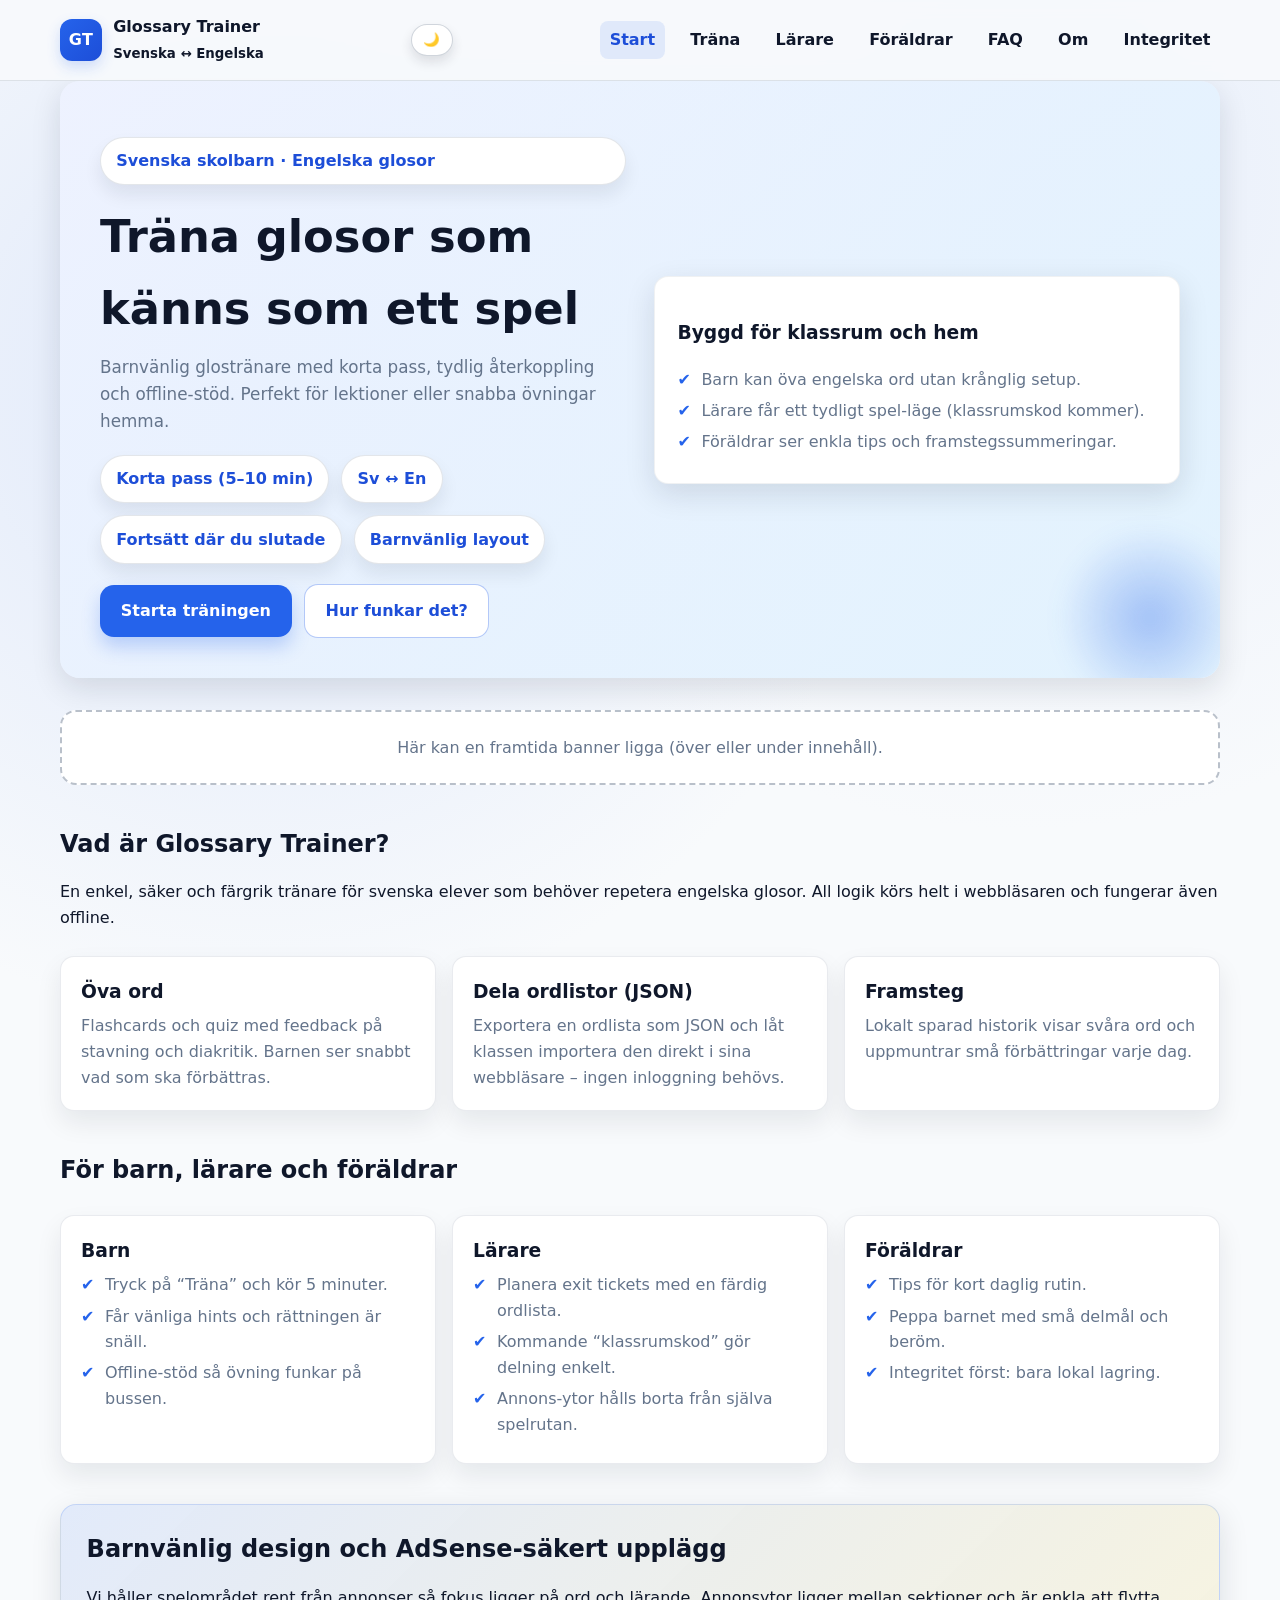
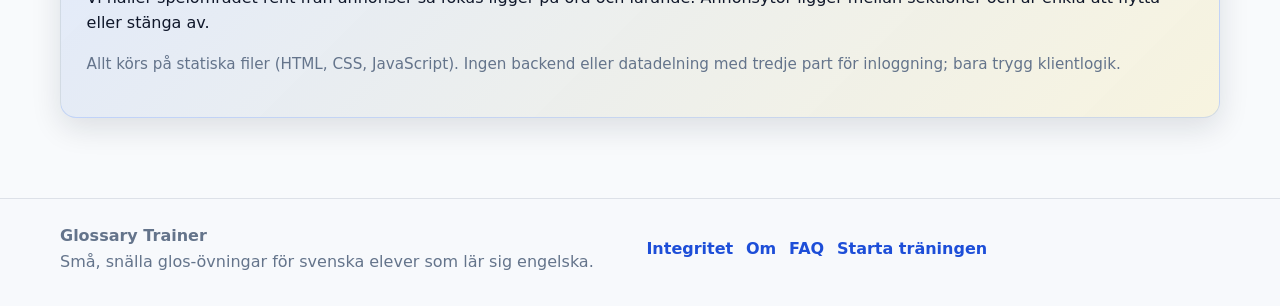
==== commit 4e9b65fc: "minor update" ====
--- a/index.html
+++ b/index.html
@@ -1,2536 +1,157 @@
-﻿<!--
-README: Deploy on GitHub Pages
-1. Commit these files to a GitHub repository.
-2. In repository settings, enable GitHub Pages for the main branch (root folder).
-3. Visit the published HTTPS URL; the service worker will activate after the first load.
-App: Oscars Glossary Training (Swedish <-> English) - offline-ready single page PWA.
--->
 <!DOCTYPE html>
-<html lang="en">
+<html lang="sv">
 <head>
   <meta charset="utf-8">
   <meta name="viewport" content="width=device-width, initial-scale=1">
-  <meta http-equiv="Content-Security-Policy" content="default-src 'self'; style-src 'self' 'unsafe-inline'; img-src 'self' data: https://pagead2.googlesyndication.com https://googleads.g.doubleclick.net https://tpc.googlesyndication.com; script-src 'self' 'unsafe-inline' https://pagead2.googlesyndication.com; connect-src 'self' https://pagead2.googlesyndication.com https://googleads.g.doubleclick.net; frame-src https://googleads.g.doubleclick.net https://tpc.googlesyndication.com;">
-  <title>Oscars Glossary Training</title>
-  <meta name="description" content="Oscars Glossary Training helps learners master Swedish and English vocabulary with saved progress and offline PWA support.">
+  <meta http-equiv="Content-Security-Policy" content="default-src 'self'; style-src 'self' 'unsafe-inline'; img-src 'self' data: https://pagead2.googlesyndication.com https://googleads.g.doubleclick.net https://tpc.googlesyndication.com https://www.google-analytics.com; script-src 'self' 'unsafe-inline' https://pagead2.googlesyndication.com https://www.googletagmanager.com; connect-src 'self' https://pagead2.googlesyndication.com https://googleads.g.doubleclick.net https://www.google-analytics.com https://www.googletagmanager.com; frame-src https://googleads.g.doubleclick.net https://tpc.googlesyndication.com;">
+  <title>Glossary Trainer | Svenska och Engelska glosor</title>
+  <meta name="description" content="Glossary Trainer hjälper svenska skolbarn, lärare och föräldrar att träna engelska glosor på ett lekfullt och barnsäkert sätt.">
   <meta name="google-adsense-account" content="ca-pub-8840406607435652">
   <script async src="https://pagead2.googlesyndication.com/pagead/js/adsbygoogle.js?client=ca-pub-8840406607435652" crossorigin="anonymous"></script>
+  <script async src="https://www.googletagmanager.com/gtag/js?id=G-GJ0XDNEQVE"></script>
+  <script>
+    window.dataLayer = window.dataLayer || [];
+    function gtag(){dataLayer.push(arguments);}
+    gtag("js", new Date());
+    gtag("config", "G-GJ0XDNEQVE");
+  </script>
   <link rel="manifest" href="manifest.webmanifest">
   <link rel="icon" href="[data-uri]">
-  <meta name="theme-color" content="#2563eb">
-  <style>
-    :root {
-      color-scheme: light;
-      --primary: #2563eb;
-      --primary-dark: #1d4ed8;
-      --accent: #facc15;
-      --bg: #f8fafc;
-      --card: #ffffff;
-      --text: #0f172a;
-      --muted: #64748b;
-      --success: #16a34a;
-      --warning: #ea580c;
-      --danger: #dc2626;
-      font-family: "Segoe UI", system-ui, sans-serif;
-    }
+  <link rel="stylesheet" href="site.css">
+</head>
+<body class="home">
+    <header class="site-header">
+    <div class="site-header-inner">
+      <a class="brand" href="index.html" aria-label="Glossary Trainer startsida">
+        <span class="brand-mark" aria-hidden="true">GT</span>
+        <div>
+          <div>Glossary Trainer</div>
+          <small>Svenska ↔ Engelska</small>
+        </div>
+      </a>
+      <div class="header-actions">
+        <button class="theme-toggle" type="button" data-theme-toggle aria-label="Byt tema">
+          <span class="theme-toggle-icon" aria-hidden="true">??</span>
+        </button>
+        <button class="nav-toggle" type="button" data-nav-toggle aria-expanded="false" aria-controls="primaryNav" aria-label="�ppna meny">Meny</button>
+      </div>
+      <nav class="site-nav" id="primaryNav">
+        <a href="index.html" aria-current="page">Start</a>
+        <a href="game.html">Träna</a>
+        <a href="teachers.html">Lärare</a>
+        <a href="parents.html">Föräldrar</a>
+        <a href="faq.html">FAQ</a>
+        <a href="about.html">Om</a>
+        <a href="privacy.html">Integritet</a>
+      </nav>
+    </div>
+  </header>
 
-    * {
-      box-sizing: border-box;
-    }
-
-    body {
-      margin: 0;
-      background-color: var(--bg);
-      color: var(--text);
-      min-height: 100vh;
-    }
-
-    body::before {
-      content: "";
-      position: fixed;
-      inset: 0;
-      background: url("Image/background-glossary-neon-tiles-hero-1920x1080.webp") center/cover no-repeat;
-      opacity: 0.35;
-      z-index: -2;
-    }
-
-    body::after {
-      content: "";
-      position: fixed;
-      inset: 0;
-      background: linear-gradient(180deg, rgba(15, 23, 42, 0.35), rgba(15, 23, 42, 0.7));
-      z-index: -1;
-    }
-
-    h1, h2, h3 {
-      font-weight: 700;
-    }
-
-    a {
-      color: var(--primary-dark);
-    }
-
-    button {
-      cursor: pointer;
-    }
-
-    .sr-only {
-      position: absolute;
-      width: 1px;
-      height: 1px;
-      padding: 0;
-      margin: -1px;
-      overflow: hidden;
-      clip: rect(0, 0, 0, 0);
-      white-space: nowrap;
-      border: 0;
-    }
-
-    #app {
-      max-width: 1100px;
-      margin: auto;
-      padding: 1.5rem;
-      position: relative;
-      z-index: 0;
-    }
-
-    header {
-      display: flex;
-      flex-wrap: wrap;
-      gap: 1rem;
-      align-items: center;
-      justify-content: space-between;
-      margin-bottom: 1.5rem;
-    }
-
-    .brand {
-      display: flex;
-      align-items: center;
-      gap: 0.75rem;
-    }
-
-    .brand-icon {
-      width: 48px;
-      height: 48px;
-      border-radius: 12px;
-      background: var(--primary);
-      display: grid;
-      place-items: center;
-      color: #fff;
-      font-weight: 700;
-      font-size: 1.125rem;
-    }
-
-    .view {
-      background:
-        linear-gradient(180deg, rgba(255, 255, 255, 0.92), rgba(255, 255, 255, 0.85)),
-        url("Image/background-glossary-neon-tiles-hero-1920x1080.webp") center/cover no-repeat;
-      border-radius: 16px;
-      padding: 1.5rem;
-      box-shadow: 0 12px 24px rgba(18, 27, 46, 0.08);
-    }
-
-    .hidden {
-      display: none !important;
-    }
-
-    .panel-grid {
-      display: grid;
-      gap: 1.5rem;
-      grid-template-columns: repeat(auto-fit, minmax(260px, 1fr));
-    }
-
-    .panel {
-      background: var(--card);
-      border-radius: 14px;
-      padding: 1.25rem;
-      border: 1px solid rgba(100, 116, 139, 0.15);
-      box-shadow: 0 6px 18px rgba(15, 23, 42, 0.06);
-    }
-
-    label {
-      display: block;
-      font-weight: 600;
-      margin-bottom: 0.3rem;
-    }
-
-    input[type="text"],
-    input[type="password"],
-    textarea,
-    select {
-      width: 100%;
-      padding: 0.7rem 0.8rem;
-      border-radius: 10px;
-      border: 1px solid rgba(100, 116, 139, 0.35);
-      font-size: 1rem;
-      background: #fff;
-      transition: border-color 0.2s ease;
-    }
-
-    input:focus,
-    textarea:focus,
-    select:focus {
-      outline: none;
-      border-color: var(--primary);
-      box-shadow: 0 0 0 3px rgba(37, 99, 235, 0.15);
-    }
-
-    textarea {
-      min-height: 120px;
-      resize: vertical;
-    }
-
-    button,
-    .btn {
-      background: var(--primary);
-      color: #fff;
-      border: none;
-      border-radius: 10px;
-      padding: 0.65rem 1.1rem;
-      font-size: 1rem;
-      font-weight: 600;
-      transition: background 0.2s ease, transform 0.1s ease, box-shadow 0.2s ease, filter 0.2s ease;
-      display: inline-flex;
-      align-items: center;
-      gap: 0.4rem;
-    }
-
-    button:hover,
-    .btn:hover {
-      background: var(--primary-dark);
-      box-shadow: 0 8px 20px rgba(37, 99, 235, 0.35);
-      filter: brightness(1.05);
-    }
-
-    button.secondary:hover,
-    .btn.secondary:hover,
-    .nav-buttons button:hover,
-    button.ghost:hover {
-      box-shadow: 0 6px 16px rgba(15, 23, 42, 0.2);
-      filter: brightness(1.08);
-    }
-
-    button:disabled,
-    .btn:disabled {
-      background: rgba(100, 116, 139, 0.4);
-      cursor: not-allowed;
-    }
-
-    button.secondary {
-      background: rgba(37, 99, 235, 0.12);
-      color: var(--primary-dark);
-    }
-
-    button.ghost {
-      background: transparent;
-      color: var(--primary-dark);
-      padding-left: 0;
-    }
-
-    button.danger,
-    .btn.danger {
-      background: rgba(220, 38, 38, 0.12);
-      color: var(--danger);
-    }
-
-    button.danger:hover,
-    .btn.danger:hover {
-      background: var(--danger);
-      color: #fff;
-      box-shadow: 0 8px 20px rgba(220, 38, 38, 0.35);
-    }
-
-    .nav-buttons {
-      display: flex;
-      gap: 0.5rem;
-      flex-wrap: wrap;
-      margin-bottom: 1rem;
-    }
-
-    .nav-buttons button {
-      background: rgba(15, 23, 42, 0.08);
-      color: var(--text);
-    }
-
-    .nav-buttons button.active {
-      background: var(--primary);
-      color: #fff;
-    }
-
-    .glossary-controls {
-      display: flex;
-      flex-wrap: wrap;
-      gap: 0.75rem;
-      margin-bottom: 1.5rem;
-      align-items: center;
-    }
-
-    
-    .logout-accent {
-
-      background: #ff5fd2;
-      color: #160f29;
-      border: none;
-    }
-
-    .logout-accent:hover {
-
-      background: #ff73da;
-      color: #0f0a1a;
-      box-shadow: 0 8px 26px rgba(255, 95, 210, 0.45);
-      filter: brightness(1.08);
-    }
-
-    .pill {
-      display: inline-flex;
-      align-items: center;
-      gap: 0.35rem;
-      padding: 0.4rem 0.75rem;
-      border-radius: 999px;
-      background: rgba(100, 116, 139, 0.12);
-      font-size: 0.9rem;
-      font-weight: 600;
-    }
-
-    table {
-      width: 100%;
-      border-collapse: collapse;
-      margin-top: 1rem;
-    }
-
-    th, td {
-      padding: 0.75rem 0.6rem;
-      text-align: left;
-      border-bottom: 1px solid rgba(100, 116, 139, 0.12);
-    }
-
-    th {
-      font-size: 0.9rem;
-      color: var(--muted);
-      text-transform: uppercase;
-      letter-spacing: 0.04em;
-    }
-
-    .table-actions {
-      display: flex;
-      gap: 0.4rem;
-      flex-wrap: wrap;
-    }
-
-    .badge {
-      display: inline-flex;
-      align-items: center;
-      gap: 0.3rem;
-      border-radius: 999px;
-      padding: 0.1rem 0.6rem;
-      font-size: 0.85rem;
-      font-weight: 600;
-    }
-
-    .badge.success { background: rgba(22, 163, 74, 0.15); color: var(--success); }
-    .badge.partial { background: rgba(234, 88, 12, 0.15); color: var(--warning); }
-    .badge.danger { background: rgba(220, 38, 38, 0.15); color: var(--danger); }
-
-    .quiz-card {
-      background: rgba(37, 99, 235, 0.05);
-      border-radius: 16px;
-      padding: 1.5rem;
-      margin-top: 1rem;
-    }
-
-    .quiz-question {
-      font-size: 1.6rem;
-      font-weight: 700;
-      margin-bottom: 1rem;
-    }
-
-    .choices-grid {
-      display: grid;
-      gap: 0.75rem;
-      grid-template-columns: repeat(auto-fit, minmax(180px, 1fr));
-      margin-top: 1rem;
-    }
-
-    .choices-grid button {
-      justify-content: flex-start;
-      background: #fff;
-      color: var(--text);
-      border: 2px solid transparent;
-      box-shadow: 0 8px 20px rgba(15, 23, 42, 0.04);
-    }
-
-    .choices-grid button:focus {
-      outline: none;
-      border-color: var(--primary);
-    }
-
-    .progress-bar {
-      height: 10px;
-      border-radius: 999px;
-      background: rgba(37, 99, 235, 0.2);
-      overflow: hidden;
-      margin-top: 1rem;
-    }
-
-    .progress-bar span {
-      display: block;
-      height: 100%;
-      background: linear-gradient(90deg, var(--primary), var(--accent));
-      width: 0%;
-      transition: width 0.3s ease;
-    }
-
-    .results-grid {
-      display: grid;
-      gap: 1rem;
-      grid-template-columns: repeat(auto-fit, minmax(200px, 1fr));
-      margin-bottom: 1.5rem;
-    }
-
-    .results-grid .stat {
-      background: rgba(15, 23, 42, 0.06);
-      padding: 1rem;
-      border-radius: 12px;
-      font-weight: 600;
-      display: flex;
-      flex-direction: column;
-      gap: 0.3rem;
-    }
-
-    .settings-grid {
-      display: grid;
-      gap: 1.5rem;
-      grid-template-columns: repeat(auto-fit, minmax(260px, 1fr));
-      margin-top: 1rem;
-    }
-
-    .settings-group h3 {
-      margin-top: 0;
-    }
-
-    .switch-row {
-      display: flex;
-      align-items: center;
-      gap: 0.75rem;
-      margin-bottom: 0.8rem;
-    }
-
-    .hint {
-      font-size: 0.9rem;
-      color: var(--muted);
-    }
-
-    .warning-text {
-      color: var(--danger);
-      font-weight: 600;
-    }
-
-    @media (max-width: 720px) {
-      #app {
-        padding: 1rem;
-      }
-
-      header {
-        justify-content: center;
-      }
-
-      .nav-buttons {
-        justify-content: center;
-      }
-
-      .choices-grid {
-        grid-template-columns: repeat(auto-fit, minmax(140px, 1fr));
-      }
-    }
-  </style>
-</head>
-<body>
-  <div id="app">
-    <header>
-      <div class="brand">
-        <div class="brand-icon" aria-hidden="true">OGT</div>
-        <div>
-          <h1 id="brandTitle">Oscars Glossary Training</h1>
-          <p id="brandWarning" class="hint">Educational login stored locally; not for sensitive data.</p>
+  <main class="site-shell">
+    <section class="hero reveal">
+      <div>
+        <p class="pill">Svenska skolbarn · Engelska glosor</p>
+        <h1>Träna glosor som känns som ett spel</h1>
+        <p class="lead">Barnvänlig glostränare med korta pass, tydlig återkoppling och offline-stöd. Perfekt för lektioner eller snabba övningar hemma.</p>
+        <div class="hero-pills">
+          <span class="pill">Korta pass (5–10 min)</span>
+          <span class="pill">Sv ↔ En</span>
+          <span class="pill">Fortsätt där du slutade</span>
+          <span class="pill">Barnvänlig layout</span>
+        </div>
+        <div class="cta-group">
+          <a class="cta-button" href="game.html">Starta träningen</a>
+          <a class="cta-button secondary" href="#guide">Hur funkar det?</a>
         </div>
       </div>
-      <div id="sessionInfo" class="pill hidden" aria-live="polite"></div>
-      <button id="logoutBtn" class="secondary hidden logout-accent" type="button">Logout</button>
-    </header>
-
-    <section id="authView" class="view">
-      <h2 id="authTitle">Sign In or Create an Account</h2>
-      <p id="authHint" class="hint">Each player creates their own glossary and progress. Passwords are salted and hashed locally.</p>
-      <div class="panel-grid">
-        <div class="panel">
-          <h3 id="registerHeading">Register</h3>
-          <form id="registerForm">
-            <label for="registerUsername">Username</label>
-            <input id="registerUsername" name="username" type="text" autocomplete="username" minlength="3" maxlength="30" required>
-            <label for="registerPassword">Password (min 8 characters)</label>
-            <input id="registerPassword" name="password" type="password" autocomplete="new-password" minlength="8" required>
-            <p class="hint">Usernames are unique, case-insensitive.</p>
-            <button type="submit">Create Account</button>
-          </form>
-        </div>
-        <div class="panel">
-          <h3 id="loginHeading">Login</h3>
-          <form id="loginForm">
-            <label for="loginUsername">Username</label>
-            <input id="loginUsername" name="username" type="text" autocomplete="username" required>
-            <label for="loginPassword">Password</label>
-            <input id="loginPassword" name="password" type="password" autocomplete="current-password" required>
-            <p class="hint">After five failed attempts the login pauses briefly to protect accounts.</p>
-            <button type="submit">Enter</button>
-          </form>
-        </div>
+      <div class="hero-card">
+        <h3>Byggd för klassrum och hem</h3>
+        <ul class="highlight-list">
+          <li>Barn kan öva engelska ord utan krånglig setup.</li>
+          <li>Lärare får ett tydligt spel-läge (klassrumskod kommer).</li>
+          <li>Föräldrar ser enkla tips och framstegssummeringar.</li>
+        </ul>
       </div>
     </section>
 
-    <section id="appView" class="view hidden" aria-live="polite">
-      <nav class="nav-buttons" aria-label="Main">
-        <button class="nav-btn active" data-target="glossaryView" type="button">Glossary Builder</button>
-        <button class="nav-btn" data-target="quizView" type="button">Quiz</button>
-        <button class="nav-btn" data-target="resultsView" type="button">Results & Review</button>
-        <button class="nav-btn" data-target="settingsView" type="button">Settings</button>
-      </nav>
+    <aside class="ad-slot reveal" aria-label="Ad placeholder">
+      <!-- Future AdSense ad slot: place code here, not inside the game area -->
+      Här kan en framtida banner ligga (över eller under innehåll).
+    </aside>
 
-      <section id="glossaryView">
-        <h2 id="glossaryTitle">Build Your Glossaries</h2>
-        <div class="glossary-controls">
-          <div>
-            <label for="glossarySelect">Active Glossary</label>
-            <select id="glossarySelect"></select>
-          </div>
-          <div class="table-actions">
-            <button id="createGlossaryBtn" type="button">New Glossary</button>
-            <button id="renameGlossaryBtn" class="secondary" type="button">Rename</button>
-            <button id="duplicateGlossaryBtn" class="secondary" type="button">Duplicate</button>
-            <button id="deleteGlossaryBtn" class="secondary" type="button">Delete</button>
-          </div>
-          <span class="pill" id="termCountPill">0 terms</span>
-        </div>
+    <section class="section reveal" id="guide">
+      <h2>Vad är Glossary Trainer?</h2>
+      <p>En enkel, säker och färgrik tränare för svenska elever som behöver repetera engelska glosor. All logik körs helt i webbläsaren och fungerar även offline.</p>
+      <div class="feature-grid">
+        <article class="card">
+          <h3>Öva ord</h3>
+          <p>Flashcards och quiz med feedback på stavning och diakritik. Barnen ser snabbt vad som ska förbättras.</p>
+        </article>
+        <article class="card">
+          <h3>Dela ordlistor (JSON)</h3>
+          <p>Exportera en ordlista som JSON och låt klassen importera den direkt i sina webbläsare – ingen inloggning behövs.</p>
+        </article>
+        <article class="card">
+          <h3>Framsteg</h3>
+          <p>Lokalt sparad historik visar svåra ord och uppmuntrar små förbättringar varje dag.</p>
+        </article>
+      </div>
+    </section>
 
-        <form id="addTermForm" class="panel-grid" autocomplete="off">
-          <div class="panel">
-            <h3 id="addTermHeading">Add a New Term</h3>
-            <label for="svTermInput">Swedish Word</label>
-            <input id="svTermInput" name="sv" type="text" required>
-            <label for="enTermInput">English Synonyms (comma separated)</label>
-            <input id="enTermInput" name="en" type="text" required>
-            <p class="hint" id="addTermHint">No duplicate entries. Words save automatically. Add at least 10 terms before starting the quiz.</p>
-            <button type="submit">Add Term</button>
-          </div>
-        </form>
+    <section class="section reveal">
+      <h2>För barn, lärare och föräldrar</h2>
+      <div class="feature-grid">
+        <article class="card">
+          <h3>Barn</h3>
+          <ul class="highlight-list">
+            <li>Tryck på “Träna” och kör 5 minuter.</li>
+            <li>Får vänliga hints och rättningen är snäll.</li>
+            <li>Offline-stöd så övning funkar på bussen.</li>
+          </ul>
+        </article>
+        <article class="card">
+          <h3>Lärare</h3>
+          <ul class="highlight-list">
+            <li>Planera exit tickets med en färdig ordlista.</li>
+            <li>Kommande “klassrumskod” gör delning enkelt.</li>
+            <li>Annons-ytor hålls borta från själva spelrutan.</li>
+          </ul>
+        </article>
+        <article class="card">
+          <h3>Föräldrar</h3>
+          <ul class="highlight-list">
+            <li>Tips för kort daglig rutin.</li>
+            <li>Peppa barnet med små delmål och beröm.</li>
+            <li>Integritet först: bara lokal lagring.</li>
+          </ul>
+        </article>
+      </div>
+    </section>
 
-        <div id="termsTableContainer" class="panel">
-          <h3 id="termsHeading">Terms</h3>
-          <div class="hint" id="noTermsHint">Add at least 10 entries to unlock quizzes.</div>
-          <div class="table-wrapper">
-            <table aria-describedby="termCountPill">
-              <thead>
-                <tr>
-                  <th scope="col">Swedish</th>
-                  <th scope="col">English Synonyms</th>
-                  <th scope="col">Tags</th>
-                  <th scope="col">Actions</th>
-                </tr>
-              </thead>
-              <tbody id="termsTableBody"></tbody>
-            </table>
-          </div>
-        </div>
-      </section>
+    <section class="section callout reveal">
+      <h2>Barnvänlig design och AdSense-säkert upplägg</h2>
+      <p>Vi håller spelområdet rent från annonser så fokus ligger på ord och lärande. Annonsytor ligger mellan sektioner och är enkla att flytta eller stänga av.</p>
+      <p class="footnotes">Allt körs på statiska filer (HTML, CSS, JavaScript). Ingen backend eller datadelning med tredje part för inloggning; bara trygg klientlogik.</p>
+    </section>
+  </main>
 
-      <section id="quizView" class="hidden">
-        <h2 id="quizTitle">Practice Session</h2>
-        <p id="quizHint" class="hint">Shuffle words each time. Use keyboard: Enter to submit, 1–4 for choices, N for next.</p>
-        <div class="panel quiz-card" id="quizIntro">
-          <p id="quizIntroText">Choose your mode in Settings, then start when ready.</p>
-          <button id="toggleModeQuizBtn" class="secondary" type="button">Switch Mode</button>
-          <button id="startQuizBtn" type="button">Start Quiz</button>
-          <button id="retryIncorrectBtn" class="secondary hidden" type="button">Retry Incorrect Only</button>
-          <button id="reviewDifficultBtn" class="secondary hidden" type="button">Review Difficult Words</button>
-        </div>
-        <div id="quizArea" class="quiz-card hidden">
-          <div class="progress-bar" role="progressbar" aria-valuemin="0" aria-valuemax="100">
-            <span id="progressFill"></span>
-          </div>
-          <p id="quizProgressText" class="hint">Question 0 of 0</p>
-          <div id="quizQuestion" class="quiz-question"></div>
-          <form id="typeAnswerForm" class="hidden" autocomplete="off">
-            <label class="sr-only" for="typeAnswerInput">Your answer</label>
-            <input id="typeAnswerInput" type="text" autocomplete="off">
-            <div class="table-actions">
-              <button type="submit">Submit</button>
-              <button id="showHintBtn" class="ghost" type="button">Show hint</button>
-            </div>
-          </form>
-          <div id="choiceOptions" class="choices-grid hidden" role="group" aria-label="Multiple choice answers"></div>
-          <div class="table-actions">
-            <button id="nextQuestionBtn" class="secondary" type="button">Next</button>
-            <button id="abortQuizBtn" class="danger" type="button">Abort Quiz</button>
-          </div>
-          <div id="feedbackMessage" class="hint" aria-live="assertive"></div>
-        </div>
-      </section>
+  <footer>
+    <div class="footer-inner">
+      <div>
+        <strong>Glossary Trainer</strong><br>
+        Små, snälla glos-övningar för svenska elever som lär sig engelska.
+      </div>
+      <div class="footer-links">
+        <a href="privacy.html">Integritet</a>
+        <a href="about.html">Om</a>
+        <a href="faq.html">FAQ</a>
+        <a href="game.html">Starta träningen</a>
+      </div>
+    </div>
+  </footer>
 
-      <section id="resultsView" class="hidden">
-        <h2 id="resultsTitle">Results & Review</h2>
-        <div id="resultsSummary" class="results-grid"></div>
-        <div class="table-actions">
-          <button id="toggleModeResultsBtn" class="secondary" type="button">Switch Mode</button>
-          <button id="restartQuizBtn" class="secondary" type="button">Play Again (Shuffle)</button>
-        </div>
-        <div class="table-wrapper">
-          <table>
-            <thead>
-              <tr>
-                <th scope="col">Swedish</th>
-                <th scope="col">Your Answer</th>
-                <th scope="col">Expected</th>
-                <th scope="col">Similarity %</th>
-                <th scope="col">Status</th>
-              </tr>
-            </thead>
-            <tbody id="resultsTableBody"></tbody>
-          </table>
-        </div>
-      </section>
-
-      <section id="settingsView" class="hidden">
-        <h2 id="settingsTitle">Player Settings & Data</h2>
-        <div class="settings-grid">
-          <div class="settings-group panel">
-            <h3 id="quizPreferencesHeading">Quiz Preferences</h3>
-            <div class="switch-row">
-              <label for="modeSelect">Quiz Mode</label>
-              <select id="modeSelect">
-                <option value="type">Type Mode</option>
-                <option value="guess">Guess Mode</option>
-              </select>
-            </div>
-            <div class="switch-row">
-              <label for="languageSelect">Interface language</label>
-              <select id="languageSelect">
-                <option value="en">English</option>
-                <option value="sv">Svenska</option>
-              </select>
-            </div>
-            <div class="switch-row">
-              <input id="hintToggle" type="checkbox">
-              <label for="hintToggle">Show first-letter hint button</label>
-            </div>
-            <div class="switch-row">
-              <input id="punctuationToggle" type="checkbox">
-              <label for="punctuationToggle">Ignore punctuation in answers</label>
-            </div>
-            <div class="switch-row">
-              <input id="strictToggle" type="checkbox">
-              <label for="strictToggle">Strict correct threshold (95%)</label>
-            </div>
-            <div class="switch-row">
-              <input id="diacriticToggle" type="checkbox">
-              <label for="diacriticToggle">Treat diacritics as identical</label>
-            </div>
-          </div>
-          <div class="settings-group panel">
-            <h3 id="playerDataHeading">Player Data</h3>
-            <p class="hint">All progress is stored automatically on this device.</p>
-          </div>
-          <div class="settings-group panel">
-            <h3 id="dangerHeading">Danger Zone</h3>
-            <p id="resetHint" class="hint">Reset to defaults clears settings for this player.</p>
-            <button id="resetSettingsBtn" class="secondary" type="button">Reset Settings</button>
-            <p id="deleteWarning" class="warning-text">Delete account removes all saved glossaries and history.</p>
-            <label id="confirmDeleteLabel" for="confirmDeleteInput">Type your username to confirm</label>
-            <input id="confirmDeleteInput" type="text" autocomplete="off">
-            <button id="deleteAccountBtn" class="btn danger" type="button">Delete Account</button>
-          </div>
-        </div>
-      </section>
-    </section>
-    <div id="ariaStatus" class="sr-only" aria-live="polite"></div>
-  </div>
-  <script>
-    (() => {
-      const STORAGE_KEY = "oscarsGlossaryTrainingData";
-      const LEGACY_STORAGE_KEY = "httpsGlossaryTrainerData";
-      const AUTH_DRAFT_KEY = "oscarsGlossaryAuthDraft";
-      const MIN_TERMS_REQUIRED = 10;
-      const BACKOFF_BASE_MS = 30000;
-      const PARTIAL_THRESHOLD = 60;
-      const TRANSLATIONS = {
-        en: {
-          ui: {
-            windowTitle: "Oscars Glossary Training",
-            brandTitle: "Oscars Glossary Training",
-            brandWarning: "Educational login stored locally; not for sensitive data.",
-            nav: {
-              glossary: "Glossary Builder",
-              quiz: "Quiz",
-              results: "Results & Review",
-              settings: "Settings"
-            },
-            logout: "Logout",
-            sessionSignedIn: ({ username }) => `Signed in as ${username}`
-          },
-          auth: {
-            title: "Sign In or Create an Account",
-            hint: "Each player creates their own glossary and progress. Passwords are salted and hashed locally.",
-            register: {
-              heading: "Register",
-              usernameLabel: "Username",
-              passwordLabel: "Password (min 8 characters)",
-              hint: "Usernames are unique, case-insensitive.",
-              button: "Create Account"
-            },
-            login: {
-              heading: "Login",
-              usernameLabel: "Username",
-              passwordLabel: "Password",
-              hint: "After five failed attempts the login pauses briefly to protect accounts.",
-              button: "Enter"
-            }
-          },
-          glossary: {
-            title: "Build Your Glossaries",
-            activeLabel: "Active Glossary",
-            buttons: {
-              new: "New Glossary",
-              rename: "Rename",
-              duplicate: "Duplicate",
-              delete: "Delete"
-            },
-            defaultName: "My Glossary",
-            initialName: "My First Glossary",
-            importedName: "Imported Glossary",
-            untitled: "Untitled Glossary",
-            prompts: {
-              newName: "Name for new glossary?",
-              rename: "Rename glossary:",
-              duplicate: "Name for duplicated glossary?",
-              copySuffix: " Copy",
-              confirmDelete: ({ name }) => `Delete glossary "${name}"? This cannot be undone.`,
-              confirmDeleteTerm: ({ term }) => `Delete "${term}"?`
-            },
-            addHeading: "Add a New Term",
-            svLabel: "Swedish Word",
-            enLabel: "English Synonyms (comma separated)",
-            addHint: "No duplicate entries. Words save automatically. Add at least 10 terms before starting the quiz.",
-            addButton: "Add Term",
-            termsHeading: "Terms",
-            empty: "No terms yet. Add your first vocabulary pair.",
-            termCount: ({ count }) => `${count} ${count === 1 ? "term" : "terms"}`,
-            moreNeeded: ({ remaining }) => `Add ${remaining} more terms to unlock quizzes.`,
-            ready: "Great! You can start a quiz at any time.",
-            table: {
-              swedish: "Swedish",
-              english: "English Synonyms",
-              tags: "Tags",
-              actions: "Actions"
-            },
-            actions: {
-              edit: "Edit",
-              delete: "Delete",
-              save: "Save",
-              cancel: "Cancel"
-            }
-          },
-          quiz: {
-            title: "Practice Session",
-            hint: "Shuffle words each time. Use keyboard: Enter to submit, 1–4 for choices, N for next.",
-            intro: "Use the mode button or Settings to switch styles, then start when ready.",
-            buttons: {
-              start: "Start Quiz",
-              retry: "Retry Incorrect Only",
-              review: "Review Difficult Words",
-              submit: "Submit",
-              hint: "Show hint",
-              next: "Next",
-              abort: "Abort Quiz",
-              switchToType: "Switch to Type Mode",
-              switchToGuess: "Switch to Guess Mode"
-            },
-            progress: ({ current, total }) => `Question ${current} of ${total}`,
-            hintMessage: ({ letter }) => `Hint: starts with ${letter}`,
-            statuses: {
-              correct: "Correct",
-              partial: "Partially correct",
-              incorrect: "Incorrect"
-            },
-            feedback: ({ status, expected, similarity }) => `${status} | Expected: ${expected} (${similarity}%)`,
-            expectedLabel: "Expected",
-            resultsAnnounce: "Quiz finished. Review your results."
-          },
-          results: {
-            title: "Results & Review",
-            stats: {
-              overall: "Overall Accuracy",
-              correct: "Correct",
-              partial: "Partially Correct",
-              incorrect: "Incorrect"
-            },
-            buttons: {
-              restart: "Play Again (Shuffle)"
-            },
-            headers: {
-              swedish: "Swedish",
-              yourAnswer: "Your Answer",
-              expected: "Expected",
-              similarity: "Similarity %",
-              status: "Status"
-            },
-            emptyHint: "Complete a quiz to see your results."
-          },
-          settings: {
-            title: "Player Settings & Data",
-            quizPreferences: "Quiz Preferences",
-            playerDataHeading: "Player Data",
-            modeLabel: "Quiz Mode",
-            modeOptions: {
-              type: "Type Mode",
-              guess: "Guess Mode"
-            },
-            languageLabel: "Interface language",
-            languageOptions: {
-              en: "English",
-              sv: "Swedish"
-            },
-            hintToggle: "Show first-letter hint button",
-            punctuationToggle: "Ignore punctuation in answers",
-            strictToggle: "Strict correct threshold (95%)",
-            diacriticsToggle: "Treat diacritics as identical",
-            danger: {
-              heading: "Danger Zone",
-              resetHint: "Reset to defaults clears settings for this player.",
-              resetButton: "Reset Settings",
-              deleteWarning: "Delete account removes all saved glossaries and history.",
-              confirmLabel: "Type your username to confirm",
-              deleteButton: "Delete Account"
-            }
-          },
-          messages: {
-            accountCreated: "Account created. You are now signed in.",
-            loginSuccessful: "Login successful.",
-            loggedOut: "Logged out.",
-            glossaryRenamed: "Glossary renamed.",
-            glossaryDuplicated: "Glossary duplicated.",
-            glossaryDeleted: "Glossary deleted.",
-            glossaryCreated: "Glossary created.",
-            termAdded: "Term added.",
-            termUpdated: "Term updated.",
-            termDeleted: "Term deleted.",
-            noDifficultWords: "No difficult words found yet.",
-            settingsReset: "Settings reset.",
-            fieldsRequired: "Both fields are required.",
-            duplicateTerm: "That Swedish word already exists.",
-            createGlossaryFirst: "Create a glossary first.",
-            quizStarted: "Quiz started.",
-            quizFinished: "Quiz finished. Review your results.",
-            quizAborted: "Quiz aborted.",
-            modeChanged: ({ modeName }) => `Mode set to ${modeName}.`,
-            noIncorrectToRetry: "No incorrect answers to retry.",
-            incorrectRemoved: "All incorrect items were removed from the glossary.",
-            completeQuizFirst: "Complete a quiz first.",
-            typeUsernameToConfirm: "Type your username to confirm deletion.",
-            accountDeleted: "Account deleted.",
-            languageChanged: ({ languageName }) => `Language changed to ${languageName}.`,
-            hintEnabled: "Hint button enabled.",
-            hintDisabled: "Hint button disabled.",
-            punctuationIgnore: "Ignoring punctuation.",
-            punctuationConsider: "Considering punctuation.",
-            strictOn: "Strict mode on.",
-            strictOff: "Strict mode off.",
-            diacriticsOn: "Diacritics will be ignored.",
-            diacriticsOff: "Diacritics will be respected.",
-            confirmDeleteAccount: "Delete your account and all saved data?"
-          },
-          errors: {
-            noActiveUser: "No active user.",
-            usernameTooShort: "Username must be at least 3 characters.",
-            passwordTooShort: "Password must be at least 8 characters.",
-            usernameExists: "Username already exists.",
-            enterUsernamePassword: "Enter username and password.",
-            invalidCredentials: "Invalid username or password.",
-            tooManyAttempts: ({ wait }) => `Too many attempts. Try again in ${wait} seconds.`,
-            createGlossaryFirst: "Create a glossary first.",
-            bothRequired: "Both Swedish and English are required.",
-            duplicateTerm: "That Swedish word already exists.",
-            invalidDataFormat: "Invalid data format."
-          }
-        },
-        sv: {
-          ui: {
-            windowTitle: "Oscars ordträning",
-            brandTitle: "Oscars ordträning",
-            brandWarning: "Utbildningsinloggning sparas lokalt; inte för känslig information.",
-            nav: {
-              glossary: "Ordlistor",
-              quiz: "Quiz",
-              results: "Resultat & repetition",
-              settings: "Inställningar"
-            },
-            logout: "Logga ut",
-            sessionSignedIn: ({ username }) => `Inloggad som ${username}`
-          },
-          auth: {
-            title: "Logga in eller skapa konto",
-            hint: "Varje spelare skapar egna ordlistor och framsteg. Lösenord saltas och hashas lokalt.",
-            register: {
-              heading: "Registrera dig",
-              usernameLabel: "Användarnamn",
-              passwordLabel: "Lösenord (minst 8 tecken)",
-              hint: "Användarnamn måste vara unika och är inte skiftlägeskänsliga.",
-              button: "Skapa konto"
-            },
-            login: {
-              heading: "Logga in",
-              usernameLabel: "Användarnamn",
-              passwordLabel: "Lösenord",
-              hint: "Efter fem misslyckade försök pausas inloggningen för att skydda konton.",
-              button: "Logga in"
-            }
-          },
-          glossary: {
-            title: "Skapa dina ordlistor",
-            activeLabel: "Aktiv ordlista",
-            buttons: {
-              new: "Ny ordlista",
-              rename: "Byt namn",
-              duplicate: "Duplicera",
-              delete: "Ta bort"
-            },
-            defaultName: "Min ordlista",
-            initialName: "Min första ordlista",
-            importedName: "Importerad ordlista",
-            untitled: "Namnlös ordlista",
-            prompts: {
-              newName: "Namn på ny ordlista?",
-              rename: "Byt namn på ordlista:",
-              duplicate: "Namn för duplicerad ordlista?",
-              copySuffix: " Kopia",
-              confirmDelete: ({ name }) => `Ta bort ordlistan "${name}"? Detta går inte att ångra.`,
-              confirmDeleteTerm: ({ term }) => `Ta bort "${term}"?`
-            },
-            addHeading: "Lägg till nytt ord",
-            svLabel: "Svenskt ord",
-            enLabel: "Engelska synonymer (kommaseparerade)",
-            addHint: "Inga dubbletter. Orden sparas automatiskt. Lägg till minst 10 ord innan du startar quizet.",
-            addButton: "Lägg till ord",
-            termsHeading: "Ord",
-            empty: "Inga ord ännu. Lägg till ditt första glospar.",
-            termCount: ({ count }) => `${count} ${count === 1 ? "ord" : "ord"}`,
-            moreNeeded: ({ remaining }) => `Lägg till ${remaining} fler ord för att låsa upp quiz.`,
-            ready: "Toppen! Du kan starta ett quiz när som helst.",
-            table: {
-              swedish: "Svenska",
-              english: "Engelska synonymer",
-              tags: "Taggar",
-              actions: "Åtgärder"
-            },
-            actions: {
-              edit: "Redigera",
-              delete: "Ta bort",
-              save: "Spara",
-              cancel: "Avbryt"
-            }
-          },
-          quiz: {
-            title: "Övningspass",
-            hint: "Blanda orden varje gång. Tangentbord: Enter skickar, 1–4 för alternativ, N för nästa.",
-            intro: "Byt läge med knappen eller i inställningar och starta när du är redo.",
-            buttons: {
-              start: "Starta quiz",
-              retry: "Försök igen med fel svar",
-              review: "Repetera svåra ord",
-              submit: "Skicka in",
-              hint: "Visa ledtråd",
-              next: "Nästa",
-              abort: "Avbryt quiz",
-              switchToType: "Byt till skrivläge",
-              switchToGuess: "Byt till gissningsläge"
-            },
-            progress: ({ current, total }) => `Fråga ${current} av ${total}`,
-            hintMessage: ({ letter }) => `Ledtråd: börjar med ${letter}`,
-            statuses: {
-              correct: "Rätt",
-              partial: "Delvis rätt",
-              incorrect: "Fel"
-            },
-            feedback: ({ status, expected, similarity }) => `${status} | Förväntat: ${expected} (${similarity}%)`,
-            expectedLabel: "Förväntat",
-            resultsAnnounce: "Quiz klart. Granska dina resultat."
-          },
-          results: {
-            title: "Resultat och repetition",
-            stats: {
-              overall: "Total träffsäkerhet",
-              correct: "Rätt",
-              partial: "Delvis rätt",
-              incorrect: "Fel"
-            },
-            buttons: {
-              restart: "Spela igen (blanda)"
-            },
-            headers: {
-              swedish: "Svenska",
-              yourAnswer: "Ditt svar",
-              expected: "Förväntat",
-              similarity: "Likhet %",
-              status: "Status"
-            },
-            emptyHint: "Genomför ett quiz för att se resultat."
-          },
-          settings: {
-            title: "Spelarinställningar & data",
-            quizPreferences: "Quizinställningar",
-            playerDataHeading: "Spelardata",
-            modeLabel: "Quizläge",
-            modeOptions: {
-              type: "Skrivläge",
-              guess: "Gissningsläge"
-            },
-            languageLabel: "Gränssnittsspråk",
-            languageOptions: {
-              en: "Engelska",
-              sv: "Svenska"
-            },
-            hintToggle: "Visa ledtråd med första bokstaven",
-            punctuationToggle: "Ignorera skiljetecken i svar",
-            strictToggle: "Strikt gräns för rätt (95%)",
-            diacriticsToggle: "Behandla diakritiska tecken som lika",
-            danger: {
-              heading: "Riskzon",
-              resetHint: "Återställning återställer inställningarna för den här spelaren.",
-              resetButton: "Återställ inställningar",
-              deleteWarning: "Att ta bort kontot raderar alla sparade ordlistor och historik.",
-              confirmLabel: "Skriv ditt användarnamn för att bekräfta",
-              deleteButton: "Ta bort konto"
-            }
-          },
-          messages: {
-            accountCreated: "Konto skapat. Du är nu inloggad.",
-            loginSuccessful: "Inloggning lyckades.",
-            loggedOut: "Utloggad.",
-            glossaryRenamed: "Ordlista döpt om.",
-            glossaryDuplicated: "Ordlista duplicerad.",
-            glossaryDeleted: "Ordlista borttagen.",
-            glossaryCreated: "Ordlista skapad.",
-            termAdded: "Ord tillaOG.",
-            termUpdated: "Ord uppdaterat.",
-            termDeleted: "Ord borttaget.",
-            noDifficultWords: "Inga svåra ord hittades ännu.",
-            settingsReset: "Inställningar återställda.",
-            fieldsRequired: "Båda fälten krävs.",
-            duplicateTerm: "Det svenska ordet finns redan.",
-            createGlossaryFirst: "Skapa en ordlista först.",
-            quizStarted: "Quiz startat.",
-            quizFinished: "Quiz klart. Granska dina resultat.",
-            quizAborted: "Quiz avbrutet.",
-            modeChanged: ({ modeName }) => `Läge ändrat till ${modeName}.`,
-            noIncorrectToRetry: "Inga felaktiga svar att repetera.",
-            incorrectRemoved: "Alla felaktiga ord har tagits bort från ordlistan.",
-            completeQuizFirst: "Genomför ett quiz först.",
-            typeUsernameToConfirm: "Skriv ditt användarnamn för att bekräfta radering.",
-            accountDeleted: "Kontot borttaget.",
-            languageChanged: ({ languageName }) => `Språket ändrades till ${languageName}.`,
-            hintEnabled: "Ledtrådsknappen aktiverades.",
-            hintDisabled: "Ledtrådsknappen inaktiverades.",
-            punctuationIgnore: "Skiljetecken ignoreras.",
-            punctuationConsider: "Skiljetecken beaktas.",
-            strictOn: "Strikt läge aktiverat.",
-            strictOff: "Strikt läge avstänOG.",
-            diacriticsOn: "Diakritiska tecken ignoreras.",
-            diacriticsOff: "Diakritiska tecken skiljer på svar.",
-            confirmDeleteAccount: "Ta bort ditt konto och alla sparade data?"
-          },
-          errors: {
-            noActiveUser: "Ingen aktiv användare.",
-            usernameTooShort: "Användarnamnet måste vara minst 3 tecken.",
-            passwordTooShort: "Lösenordet måste vara minst 8 tecken.",
-            usernameExists: "Användarnamnet finns redan.",
-            enterUsernamePassword: "Ange användarnamn och lösenord.",
-            invalidCredentials: "OgiltiOG användarnamn eller lösenord.",
-            tooManyAttempts: ({ wait }) => `För många försök. Försök igen om ${wait} sekunder.`,
-            createGlossaryFirst: "Skapa en ordlista först.",
-            bothRequired: "Ange både svenska och engelska.",
-            duplicateTerm: "Det svenska ordet finns redan.",
-            invalidDataFormat: "OgiltiOG dataformat."
-          }
-        }
-      };
-      let currentLanguage = "en";
-
-      function getTranslationObject(language) {
-        return TRANSLATIONS[language] || TRANSLATIONS.en;
-      }
-
-      function resolveTranslation(obj, path) {
-        return path.split(".").reduce((acc, key) => (acc && acc[key] !== undefined ? acc[key] : undefined), obj);
-      }
-
-      function formatString(template, params = {}) {
-        return template.replace(/\{\{(\w+)\}\}/g, (_, key) => (params[key] !== undefined ? String(params[key]) : ""));
-      }
-
-      function getLanguageDisplayName(language, targetLanguage = currentLanguage) {
-        const options = getTranslationObject(targetLanguage)?.settings?.languageOptions;
-        if (options && options[language]) {
-          return options[language];
-        }
-        const fallbackOptions = TRANSLATIONS.en.settings.languageOptions;
-        return fallbackOptions[language] || language;
-      }
-
-      function t(path, params = {}) {
-        const translation = resolveTranslation(getTranslationObject(currentLanguage), path);
-        const fallback = resolveTranslation(TRANSLATIONS.en, path);
-        const value = translation !== undefined ? translation : fallback;
-        if (typeof value === "function") {
-          return value(params);
-        }
-        if (typeof value === "string") {
-          return formatString(value, params);
-        }
-        return value !== undefined ? value : path;
-      }
-
-      function updateTextContent(selectorOrElement, text) {
-        const element = typeof selectorOrElement === "string" ? document.querySelector(selectorOrElement) : selectorOrElement;
-        if (element) {
-          element.textContent = text;
-        }
-      }
-
-      function applyLanguage() {
-        document.documentElement.lang = currentLanguage;
-        document.title = t("ui.windowTitle");
-        updateTextContent("#brandTitle", t("ui.brandTitle"));
-        updateTextContent("#brandWarning", t("ui.brandWarning"));
-        updateTextContent("#authTitle", t("auth.title"));
-        updateTextContent("#authHint", t("auth.hint"));
-        updateTextContent("#registerHeading", t("auth.register.heading"));
-        updateTextContent("#loginHeading", t("auth.login.heading"));
-        updateTextContent("#glossaryTitle", t("glossary.title"));
-        updateTextContent("#addTermHeading", t("glossary.addHeading"));
-        updateTextContent("#termsHeading", t("glossary.termsHeading"));
-        updateTextContent("#quizTitle", t("quiz.title"));
-        updateTextContent("#quizHint", t("quiz.hint"));
-        updateTextContent("#quizIntroText", t("quiz.intro"));
-        updateTextContent("#resultsTitle", t("results.title"));
-        updateTextContent("#settingsTitle", t("settings.title"));
-        updateTextContent("#quizPreferencesHeading", t("settings.quizPreferences"));
-        updateTextContent("#playerDataHeading", t("settings.playerDataHeading"));
-        updateTextContent("#dangerHeading", t("settings.danger.heading"));
-        updateTextContent("#resetHint", t("settings.danger.resetHint"));
-        updateTextContent("#deleteWarning", t("settings.danger.deleteWarning"));
-        const sessionInfo = document.getElementById("sessionInfo");
-        if (sessionInfo && currentUser) {
-          sessionInfo.textContent = t("ui.sessionSignedIn", { username: currentUser.username });
-        }
-        updateTextContent("#logoutBtn", t("ui.logout"));
-        updateTextContent("label[for='registerUsername']", t("auth.register.usernameLabel"));
-        updateTextContent("label[for='registerPassword']", t("auth.register.passwordLabel"));
-        updateTextContent("#registerForm .hint", t("auth.register.hint"));
-        const registerButton = document.querySelector("#registerForm button[type='submit']");
-        updateTextContent(registerButton, t("auth.register.button"));
-        updateTextContent("label[for='loginUsername']", t("auth.login.usernameLabel"));
-        updateTextContent("label[for='loginPassword']", t("auth.login.passwordLabel"));
-        updateTextContent("#loginForm .hint", t("auth.login.hint"));
-        const loginButton = document.querySelector("#loginForm button[type='submit']");
-        updateTextContent(loginButton, t("auth.login.button"));
-        updateTextContent("label[for='glossarySelect']", t("glossary.activeLabel"));
-        updateTextContent("#createGlossaryBtn", t("glossary.buttons.new"));
-        updateTextContent("#renameGlossaryBtn", t("glossary.buttons.rename"));
-        updateTextContent("#duplicateGlossaryBtn", t("glossary.buttons.duplicate"));
-        updateTextContent("#deleteGlossaryBtn", t("glossary.buttons.delete"));
-        updateTextContent("label[for='svTermInput']", t("glossary.svLabel"));
-        updateTextContent("label[for='enTermInput']", t("glossary.enLabel"));
-        updateTextContent("#addTermHint", t("glossary.addHint"));
-        const addTermButton = document.querySelector("#addTermForm button[type='submit']");
-        updateTextContent(addTermButton, t("glossary.addButton"));
-        const termHeaders = document.querySelectorAll("#termsTableContainer thead th");
-        if (termHeaders.length === 4) {
-          termHeaders[0].textContent = t("glossary.table.swedish");
-          termHeaders[1].textContent = t("glossary.table.english");
-          termHeaders[2].textContent = t("glossary.table.tags");
-          termHeaders[3].textContent = t("glossary.table.actions");
-        }
-        updateTextContent("label[for='modeSelect']", t("settings.modeLabel"));
-        const modeSelect = document.getElementById("modeSelect");
-        if (modeSelect) {
-          Array.from(modeSelect.options).forEach((option) => {
-            if (option.value === "type") option.textContent = t("settings.modeOptions.type");
-            if (option.value === "guess") option.textContent = t("settings.modeOptions.guess");
-          });
-        }
-        updateTextContent("label[for='languageSelect']", t("settings.languageLabel"));
-        const languageSelect = document.getElementById("languageSelect");
-        if (languageSelect) {
-          Array.from(languageSelect.options).forEach((option) => {
-            option.textContent = getLanguageDisplayName(option.value);
-          });
-          languageSelect.value = currentLanguage;
-        }
-        updateTextContent("label[for='hintToggle']", t("settings.hintToggle"));
-        updateTextContent("label[for='punctuationToggle']", t("settings.punctuationToggle"));
-        updateTextContent("label[for='strictToggle']", t("settings.strictToggle"));
-        updateTextContent("label[for='diacriticToggle']", t("settings.diacriticsToggle"));
-        updateTextContent("#resetSettingsBtn", t("settings.danger.resetButton"));
-        updateTextContent("#confirmDeleteLabel", t("settings.danger.confirmLabel"));
-        updateTextContent("#deleteAccountBtn", t("settings.danger.deleteButton"));
-        const navButtons = document.querySelectorAll(".nav-btn");
-        navButtons.forEach((button) => {
-          if (button.dataset.target === "glossaryView") button.textContent = t("ui.nav.glossary");
-          if (button.dataset.target === "quizView") button.textContent = t("ui.nav.quiz");
-          if (button.dataset.target === "resultsView") button.textContent = t("ui.nav.results");
-          if (button.dataset.target === "settingsView") button.textContent = t("ui.nav.settings");
-        });
-        updateTextContent("#startQuizBtn", t("quiz.buttons.start"));
-        updateTextContent("#retryIncorrectBtn", t("quiz.buttons.retry"));
-        updateTextContent("#reviewDifficultBtn", t("quiz.buttons.review"));
-        updateTextContent("#showHintBtn", t("quiz.buttons.hint"));
-        updateTextContent("#nextQuestionBtn", t("quiz.buttons.next"));
-        updateTextContent("#abortQuizBtn", t("quiz.buttons.abort"));
-        const submitButton = document.querySelector("#typeAnswerForm button[type='submit']");
-        updateTextContent(submitButton, t("quiz.buttons.submit"));
-        updateTextContent("#restartQuizBtn", t("results.buttons.restart"));
-        const resultsHeaders = document.querySelectorAll("#resultsView thead th");
-        if (resultsHeaders.length === 5) {
-          resultsHeaders[0].textContent = t("results.headers.swedish");
-          resultsHeaders[1].textContent = t("results.headers.yourAnswer");
-          resultsHeaders[2].textContent = t("results.headers.expected");
-          resultsHeaders[3].textContent = t("results.headers.similarity");
-          resultsHeaders[4].textContent = t("results.headers.status");
-        }
-        updateModeToggleButtons();
-      }
-
-      function setLanguage(language, options = {}) {
-        const { persist = true, updateUI = true } = options;
-        const nextLanguage = TRANSLATIONS[language] ? language : "en";
-        currentLanguage = nextLanguage;
-        if (persist && currentUser) {
-          currentUser.profile.settings.language = nextLanguage;
-          saveCurrentUser();
-        }
-        if (updateUI) {
-          applyLanguage();
-          updateSessionUI();
-          if (currentUser) {
-            renderGlossaries();
-            renderSettings();
-            renderResults();
-            const activeGlossary = getActiveGlossary();
-            renderQuizIntro(activeGlossary);
-            if (quizSession) {
-              renderQuestion();
-            }
-          } else {
-            renderResults();
-          }
-        }
-      }
-      const ariaRegion = document.getElementById("ariaStatus");
-
-      let appData = loadAppState();
-      let currentUser = loadCurrentUser();
-      let authDraft = loadAuthDraft();
-      appData.authActivity = Array.isArray(appData.authActivity) ? appData.authActivity : [];
-      currentLanguage = currentUser?.profile?.settings?.language || "en";
-      let quizSession = null;
-      let quizResults = null;
-      let editingTermId = null;
-
-      document.addEventListener("DOMContentLoaded", init);
-      document.addEventListener("keydown", handleGlobalShortcuts);
-
-      function init() {
-        initAuthForms();
-        initNavigation();
-        initGlossaryBuilder();
-        initQuizArea();
-        initResultsArea();
-        initSettings();
-        setLanguage(currentLanguage, { persist: false });
-        updateSessionUI();
-        if (currentUser) {
-          enterApp();
-        } else {
-          showAuthView();
-        }
-        maybeRegisterServiceWorker();
-      }
-
-      function initAuthForms() {
-        const registerForm = document.getElementById("registerForm");
-        const loginForm = document.getElementById("loginForm");
-        const registerUsernameInput = document.getElementById("registerUsername");
-        const loginUsernameInput = document.getElementById("loginUsername");
-
-        applyAuthDraft(registerForm, loginForm);
-
-        registerUsernameInput.addEventListener("input", (event) => {
-          updateAuthDraft("registerUsername", event.target.value.trim());
-        });
-        loginUsernameInput.addEventListener("input", (event) => {
-          updateAuthDraft("loginUsername", event.target.value.trim());
-        });
-
-        registerForm.addEventListener("submit", async (event) => {
-          event.preventDefault();
-          const formData = new FormData(registerForm);
-          const username = String(formData.get("username") || "").trim();
-          const password = String(formData.get("password") || "");
-          try {
-            await registerUser(username, password);
-            updateAuthDraft("loginUsername", username);
-            registerForm.reset();
-            clearAuthDraft("registerUsername");
-            applyAuthDraft(registerForm, loginForm);
-            announce(t("messages.accountCreated"));
-          } catch (error) {
-            announce(error.message);
-          }
-          updateSessionUI();
-        });
-
-        loginForm.addEventListener("submit", async (event) => {
-          event.preventDefault();
-          const formData = new FormData(loginForm);
-          const username = String(formData.get("username") || "").trim();
-          const password = String(formData.get("password") || "");
-          try {
-            await loginUser(username, password);
-            updateAuthDraft("loginUsername", username);
-            loginForm.reset();
-            loginUsernameInput.value = authDraft.loginUsername || "";
-            announce(t("messages.loginSuccessful"));
-          } catch (error) {
-            announce(error.message);
-          }
-          updateSessionUI();
-        });
-      }
-
-      function initNavigation() {
-        const navButtons = document.querySelectorAll(".nav-btn");
-        navButtons.forEach((button) => {
-          button.addEventListener("click", () => {
-            const targetId = button.dataset.target;
-            showViewSection(targetId);
-            navButtons.forEach((b) => b.classList.toggle("active", b === button));
-          });
-        });
-        document.getElementById("logoutBtn").addEventListener("click", () => {
-          appData.currentUserId = null;
-          currentUser = null;
-          saveAppState();
-          quizSession = null;
-          quizResults = null;
-          setLanguage("en", { persist: false });
-          showAuthView();
-          announce(t("messages.loggedOut"));
-          updateSessionUI();
-        });
-      }
-
-      function initGlossaryBuilder() {
-        document.getElementById("createGlossaryBtn").addEventListener("click", () => {
-          const name = prompt(t("glossary.prompts.newName"), t("glossary.defaultName"));
-          if (!name) return;
-          createGlossary(name.trim());
-        });
-
-        document.getElementById("renameGlossaryBtn").addEventListener("click", () => {
-          ensureActiveUser();
-          const glossary = getActiveGlossary();
-          if (!glossary) return;
-          const name = prompt(t("glossary.prompts.rename"), glossary.name);
-          if (!name) return;
-          glossary.name = name.trim().slice(0, 60);
-          glossary.updatedAt = new Date().toISOString();
-          saveCurrentUser();
-          renderGlossaries();
-          announce(t("messages.glossaryRenamed"));
-        });
-
-        document.getElementById("duplicateGlossaryBtn").addEventListener("click", () => {
-          ensureActiveUser();
-          const glossary = getActiveGlossary();
-          if (!glossary) return;
-          const name = prompt(t("glossary.prompts.duplicate"), glossary.name + t("glossary.prompts.copySuffix"));
-          if (!name) return;
-          const clone = structuredClone(glossary);
-          clone.id = crypto.randomUUID();
-          clone.name = name.trim().slice(0, 60);
-          clone.createdAt = new Date().toISOString();
-          clone.updatedAt = clone.createdAt;
-          clone.terms = clone.terms.map((term) => ({ ...term, id: crypto.randomUUID() }));
-          currentUser.glossaries.push(clone);
-          currentUser.profile.activeGlossaryId = clone.id;
-          saveCurrentUser();
-          renderGlossaries();
-          announce(t("messages.glossaryDuplicated"));
-        });
-
-        document.getElementById("deleteGlossaryBtn").addEventListener("click", () => {
-          ensureActiveUser();
-          const glossary = getActiveGlossary();
-          if (!glossary) return;
-          if (!confirm(t("glossary.prompts.confirmDelete", { name: glossary.name }))) return;
-          currentUser.glossaries = currentUser.glossaries.filter((g) => g.id !== glossary.id);
-          if (!currentUser.glossaries.length) {
-            const fallback = createGlossary(t("glossary.defaultName"));
-            currentUser.profile.activeGlossaryId = fallback.id;
-          } else {
-            currentUser.profile.activeGlossaryId = currentUser.glossaries[0].id;
-          }
-          saveCurrentUser();
-          renderGlossaries();
-          announce(t("messages.glossaryDeleted"));
-        });
-
-        document.getElementById("glossarySelect").addEventListener("change", (event) => {
-          ensureActiveUser();
-          currentUser.profile.activeGlossaryId = event.target.value;
-          saveCurrentUser();
-          renderGlossaries();
-        });
-
-        document.getElementById("addTermForm").addEventListener("submit", (event) => {
-          event.preventDefault();
-          ensureActiveUser();
-          const form = event.currentTarget;
-          const svInput = form.querySelector("#svTermInput");
-          const sv = form.sv.value.trim();
-          const en = form.en.value.trim();
-          try {
-            addTermToGlossary(sv, en);
-            form.reset();
-            announce(t("messages.termAdded"));
-          } catch (error) {
-            announce(error.message);
-          }
-          renderGlossaries();
-          if (svInput) {
-            requestAnimationFrame(() => svInput.focus());
-          }
-        });
-
-        document.getElementById("termsTableBody").addEventListener("click", handleTermTableClick);
-      }
-
-      function initQuizArea() {
-        document.getElementById("startQuizBtn").addEventListener("click", () => {
-          tryStartQuiz(getActiveGlossary());
-        });
-        document.getElementById("retryIncorrectBtn").addEventListener("click", retryIncorrectOnly);
-        document.getElementById("reviewDifficultBtn").addEventListener("click", () => {
-          const difficult = collectDifficultTerms();
-          if (!difficult.length) {
-            announce(t("messages.noDifficultWords"));
-            return;
-          }
-          startQuiz(difficult);
-        });
-        document.getElementById("toggleModeQuizBtn").addEventListener("click", toggleQuizMode);
-        document.getElementById("typeAnswerForm").addEventListener("submit", (event) => {
-          event.preventDefault();
-          if (!quizSession) return;
-          const value = document.getElementById("typeAnswerInput").value.trim();
-          handleTypeAnswer(value);
-        });
-        document.getElementById("showHintBtn").addEventListener("click", () => {
-          if (!quizSession) return;
-          const question = quizSession.questions[quizSession.index];
-          const hint = question.term.en[0]?.charAt(0) || "";
-          announce(t("quiz.hintMessage", { letter: hint.toUpperCase() }));
-        });
-        document.getElementById("nextQuestionBtn").addEventListener("click", () => {
-          advanceQuiz();
-        });
-        document.getElementById("abortQuizBtn").addEventListener("click", abortQuiz);
-      }
-
-      function initResultsArea() {
-        document.getElementById("toggleModeResultsBtn").addEventListener("click", toggleQuizMode);
-        document.getElementById("restartQuizBtn").addEventListener("click", () => {
-          const glossary = getActiveGlossary();
-          if (!glossary) return;
-          startQuiz(glossary.terms);
-        });
-      }
-
-      function initSettings() {
-        document.getElementById("modeSelect").addEventListener("change", (event) => {
-          ensureActiveUser();
-          currentUser.profile.settings.mode = event.target.value;
-          saveCurrentUser();
-          const modeName =
-            event.target.value === "type" ? t("settings.modeOptions.type") : t("settings.modeOptions.guess");
-          announce(t("messages.modeChanged", { modeName }));
-          updateModeToggleButtons();
-          renderQuizIntro(getActiveGlossary());
-          if (quizSession) {
-            quizSession.mode = event.target.value;
-            renderQuestion();
-          }
-        });
-        document.getElementById("languageSelect").addEventListener("change", (event) => {
-          ensureActiveUser();
-          const value = event.target.value;
-          setLanguage(value);
-          announce(t("messages.languageChanged", { languageName: getLanguageDisplayName(value) }));
-        });
-        document.getElementById("hintToggle").addEventListener("change", (event) => {
-          ensureActiveUser();
-          currentUser.profile.settings.showHintFirstLetter = event.target.checked;
-          saveCurrentUser();
-          announce(event.target.checked ? t("messages.hintEnabled") : t("messages.hintDisabled"));
-        });
-        document.getElementById("punctuationToggle").addEventListener("change", (event) => {
-          ensureActiveUser();
-          currentUser.profile.settings.ignorePunctuation = event.target.checked;
-          saveCurrentUser();
-          announce(event.target.checked ? t("messages.punctuationIgnore") : t("messages.punctuationConsider"));
-        });
-        document.getElementById("strictToggle").addEventListener("change", (event) => {
-          ensureActiveUser();
-          currentUser.profile.settings.strictThreshold = event.target.checked ? 95 : 90;
-          saveCurrentUser();
-          announce(event.target.checked ? t("messages.strictOn") : t("messages.strictOff"));
-        });
-        document.getElementById("diacriticToggle").addEventListener("change", (event) => {
-          ensureActiveUser();
-          currentUser.profile.settings.diacriticInsensitive = event.target.checked;
-          saveCurrentUser();
-          announce(event.target.checked ? t("messages.diacriticsOn") : t("messages.diacriticsOff"));
-        });
-        document.getElementById("resetSettingsBtn").addEventListener("click", () => {
-          ensureActiveUser();
-          currentUser.profile.settings = getDefaultSettings();
-          currentLanguage = currentUser.profile.settings.language || "en";
-          saveCurrentUser();
-          setLanguage(currentLanguage);
-          announce(t("messages.settingsReset"));
-        });
-        document.getElementById("deleteAccountBtn").addEventListener("click", deleteAccount);
-      }
-      function handleGlobalShortcuts(event) {
-        if (!quizSession) return;
-        if (quizSession.state !== "awaiting") return;
-        if (quizSession.mode === "guess") {
-          if (/^[1-4]$/.test(event.key)) {
-            const index = Number(event.key) - 1;
-            const button = document.querySelector(`#choiceOptions button[data-index="${index}"]`);
-            if (button) {
-              button.click();
-              event.preventDefault();
-            }
-          }
-        }
-        if (event.key.toLowerCase() === "n") {
-          const active = document.activeElement;
-          if (active && (active.tagName === "INPUT" || active.tagName === "TEXTAREA" || active.isContentEditable)) {
-            return;
-          }
-          advanceQuiz();
-        }
-      }
-
-      function showAuthView() {
-        document.getElementById("authView").classList.remove("hidden");
-        document.getElementById("appView").classList.add("hidden");
-      }
-
-      function enterApp() {
-        document.getElementById("authView").classList.add("hidden");
-        document.getElementById("appView").classList.remove("hidden");
-        ensureActiveUser();
-        const language = currentUser.profile.settings.language || "en";
-        setLanguage(language, { persist: false });
-      }
-
-      function showViewSection(id) {
-        document.querySelectorAll("#appView > section").forEach((section) => {
-          if (section.id === id) {
-            section.classList.remove("hidden");
-          } else if (section.id !== "appView") {
-            section.classList.add("hidden");
-          }
-        });
-      }
-
-      function updateSessionUI() {
-        const sessionInfo = document.getElementById("sessionInfo");
-        const logoutBtn = document.getElementById("logoutBtn");
-        if (currentUser) {
-          sessionInfo.classList.remove("hidden");
-          logoutBtn.classList.remove("hidden");
-          sessionInfo.textContent = t("ui.sessionSignedIn", { username: currentUser.username });
-          logoutBtn.textContent = t("ui.logout");
-        } else {
-          sessionInfo.classList.add("hidden");
-          logoutBtn.classList.add("hidden");
-          sessionInfo.textContent = "";
-          logoutBtn.textContent = t("ui.logout");
-        }
-        updateModeToggleButtons();
-      }
-
-      function ensureActiveUser() {
-        if (!currentUser) {
-          throw new Error(t("errors.noActiveUser"));
-        }
-      }
-
-      async function registerUser(username, password) {
-        if (username.length < 3) throw new Error(t("errors.usernameTooShort"));
-        if (password.length < 8) throw new Error(t("errors.passwordTooShort"));
-        const normalized = normalizeUsername(username);
-        const duplicate = appData.users.find((user) => user.usernameNormalized === normalized);
-        if (duplicate) throw new Error(t("errors.usernameExists"));
-        const salt = crypto.getRandomValues(new Uint8Array(16));
-        const passwordHash = await hashPassword(password, salt);
-        const newUser = {
-          id: crypto.randomUUID(),
-          username: username.trim(),
-          usernameNormalized: normalized,
-          salt: arrayBufferToBase64(salt),
-          passwordHash,
-          createdAt: new Date().toISOString(),
-          security: { failedAttempts: 0, nextAllowed: 0 },
-          profile: {
-            activeGlossaryId: null,
-            settings: getDefaultSettings()
-          },
-          glossaries: [],
-          history: []
-        };
-        appData.users.push(newUser);
-        appData.currentUserId = newUser.id;
-        currentUser = newUser;
-        currentLanguage = currentUser.profile.settings.language || "en";
-        if (!currentUser.glossaries.length) {
-          const glossary = createGlossary(t("glossary.initialName"));
-          currentUser.profile.activeGlossaryId = glossary.id;
-        }
-        recordAuthEvent("register", currentUser.username);
-        saveAppState();
-        enterApp();
-      }
-
-      async function loginUser(username, password) {
-        if (!username || !password) throw new Error(t("errors.enterUsernamePassword"));
-        const user = appData.users.find((u) => u.usernameNormalized === normalizeUsername(username));
-        if (!user) throw new Error(t("errors.invalidCredentials"));
-        const now = Date.now();
-        if (user.security.nextAllowed && now < user.security.nextAllowed) {
-          const wait = Math.ceil((user.security.nextAllowed - now) / 1000);
-          throw new Error(t("errors.tooManyAttempts", { wait }));
-        }
-        const saltBytes = base64ToArrayBuffer(user.salt);
-        const candidateHash = await hashPassword(password, new Uint8Array(saltBytes));
-        if (candidateHash === user.passwordHash) {
-          user.security.failedAttempts = 0;
-          user.security.nextAllowed = 0;
-          appData.currentUserId = user.id;
-          currentUser = user;
-          currentUser.profile = currentUser.profile || {};
-          const defaults = getDefaultSettings();
-          currentUser.profile.settings = { ...defaults, ...(currentUser.profile.settings || {}) };
-          currentLanguage = currentUser.profile.settings.language || "en";
-          recordAuthEvent("login", currentUser.username);
-          saveAppState();
-          enterApp();
-          return;
-        }
-        user.security.failedAttempts = (user.security.failedAttempts || 0) + 1;
-        if (user.security.failedAttempts >= 5) {
-          const exponent = user.security.failedAttempts - 5;
-          const delay = BACKOFF_BASE_MS * Math.max(1, 2 ** exponent);
-          user.security.nextAllowed = now + delay;
-        }
-        saveAppState();
-        throw new Error(t("errors.invalidCredentials"));
-      }
-
-      async function hashPassword(password, salt) {
-        const enc = new TextEncoder();
-        const keyMaterial = await crypto.subtle.importKey(
-          "raw",
-          enc.encode(password),
-          { name: "PBKDF2" },
-          false,
-          ["deriveBits"]
-        );
-        const derivedBits = await crypto.subtle.deriveBits(
-          {
-            name: "PBKDF2",
-            salt,
-            iterations: 150000,
-            hash: "SHA-256"
-          },
-          keyMaterial,
-          256
-        );
-        return arrayBufferToBase64(new Uint8Array(derivedBits));
-      }
-
-      function loadAppState() {
-        try {
-          let raw = localStorage.getItem(STORAGE_KEY);
-          let loadedFromLegacy = false;
-          if (!raw) {
-            raw = localStorage.getItem(LEGACY_STORAGE_KEY);
-            loadedFromLegacy = Boolean(raw);
-          }
-          if (!raw) {
-            return { users: [], currentUserId: null, authActivity: [] };
-          }
-          const parsed = JSON.parse(raw);
-          parsed.users = Array.isArray(parsed.users) ? parsed.users : [];
-          parsed.authActivity = Array.isArray(parsed.authActivity) ? parsed.authActivity : [];
-          if (loadedFromLegacy) {
-            localStorage.setItem(STORAGE_KEY, JSON.stringify(parsed));
-            localStorage.removeItem(LEGACY_STORAGE_KEY);
-          }
-          return parsed;
-        } catch (error) {
-          console.error("Failed to load stored state", error);
-          return { users: [], currentUserId: null, authActivity: [] };
-        }
-      }
-
-      function saveAppState() {
-        localStorage.setItem(STORAGE_KEY, JSON.stringify(appData));
-        localStorage.removeItem(LEGACY_STORAGE_KEY);
-      }
-
-      function loadCurrentUser() {
-        if (!appData.currentUserId) return null;
-        const user = appData.users.find((item) => item.id === appData.currentUserId) || null;
-        if (user) {
-          user.profile = user.profile || {};
-          const defaults = getDefaultSettings();
-          user.profile.settings = { ...defaults, ...(user.profile.settings || {}) };
-        }
-        return user;
-      }
-
-      function saveCurrentUser() {
-        const index = appData.users.findIndex((user) => user.id === currentUser.id);
-        if (index >= 0) {
-          appData.users[index] = currentUser;
-          saveAppState();
-        }
-      }
-
-      function loadAuthDraft() {
-        try {
-          const raw = localStorage.getItem(AUTH_DRAFT_KEY);
-          if (!raw) return {};
-          const parsed = JSON.parse(raw);
-          return parsed && typeof parsed === "object" ? parsed : {};
-        } catch (error) {
-          console.error("Failed to load auth draft", error);
-          return {};
-        }
-      }
-
-      function persistAuthDraft() {
-        if (Object.keys(authDraft).length) {
-          localStorage.setItem(AUTH_DRAFT_KEY, JSON.stringify(authDraft));
-        } else {
-          localStorage.removeItem(AUTH_DRAFT_KEY);
-        }
-      }
-
-      function updateAuthDraft(field, value) {
-        if (value) {
-          authDraft[field] = value;
-        } else {
-          delete authDraft[field];
-        }
-        persistAuthDraft();
-      }
-
-      function clearAuthDraft(field) {
-        if (field) {
-          delete authDraft[field];
-        } else {
-          authDraft = {};
-        }
-        persistAuthDraft();
-      }
-
-      function applyAuthDraft(registerForm, loginForm) {
-        if (registerForm?.username && typeof authDraft.registerUsername === "string") {
-          registerForm.username.value = authDraft.registerUsername;
-        }
-        if (loginForm?.username && typeof authDraft.loginUsername === "string") {
-          loginForm.username.value = authDraft.loginUsername;
-        }
-      }
-
-      function recordAuthEvent(type, username) {
-        if (!username) return;
-        if (!Array.isArray(appData.authActivity)) {
-          appData.authActivity = [];
-        }
-        appData.authActivity.unshift({
-          id: crypto.randomUUID(),
-          type,
-          username,
-          timestamp: new Date().toISOString()
-        });
-        appData.authActivity = appData.authActivity.slice(0, 200);
-      }
-
-      function getNextQuizMode() {
-        const current = currentUser?.profile.settings.mode || "type";
-        return current === "type" ? "guess" : "type";
-      }
-
-      function updateModeToggleButtons() {
-        const quizButton = document.getElementById("toggleModeQuizBtn");
-        const resultsButton = document.getElementById("toggleModeResultsBtn");
-        const hasUser = Boolean(currentUser);
-        const nextMode = hasUser ? getNextQuizMode() : "type";
-        const label =
-          nextMode === "type" ? t("quiz.buttons.switchToType") : t("quiz.buttons.switchToGuess");
-        if (quizButton) {
-          quizButton.textContent = label;
-          quizButton.disabled = !hasUser;
-          quizButton.classList.toggle("hidden", !hasUser);
-        }
-        if (resultsButton) {
-          resultsButton.textContent = label;
-          const showResultsButton = hasUser;
-          resultsButton.disabled = !hasUser;
-          resultsButton.classList.toggle("hidden", !showResultsButton);
-        }
-      }
-
-      function toggleQuizMode() {
-        ensureActiveUser();
-        const nextMode = getNextQuizMode();
-        currentUser.profile.settings.mode = nextMode;
-        saveCurrentUser();
-        const modeSelect = document.getElementById("modeSelect");
-        if (modeSelect) {
-          modeSelect.value = nextMode;
-        }
-        const modeName =
-          nextMode === "type" ? t("settings.modeOptions.type") : t("settings.modeOptions.guess");
-        announce(t("messages.modeChanged", { modeName }));
-        updateModeToggleButtons();
-        renderQuizIntro(getActiveGlossary());
-        if (quizSession) {
-          quizSession.mode = nextMode;
-          renderQuestion();
-        }
-      }
-
-      function getDefaultSettings() {
-        return {
-          mode: "type",
-          showHintFirstLetter: false,
-          ignorePunctuation: true,
-          strictThreshold: 90,
-          diacriticInsensitive: true,
-          language: "en"
-        };
-      }
-
-      function createGlossary(name) {
-        ensureActiveUser();
-        const now = new Date().toISOString();
-        const glossary = {
-          id: crypto.randomUUID(),
-          name: name.trim().slice(0, 60) || t("glossary.untitled"),
-          createdAt: now,
-          updatedAt: now,
-          terms: []
-        };
-        currentUser.glossaries.push(glossary);
-        currentUser.profile.activeGlossaryId = glossary.id;
-        saveCurrentUser();
-        renderGlossaries();
-        announce(t("messages.glossaryCreated"));
-        return glossary;
-      }
-
-      function getActiveGlossary() {
-        ensureActiveUser();
-        const glossary = currentUser.glossaries.find((g) => g.id === currentUser.profile.activeGlossaryId);
-        return glossary || currentUser.glossaries[0] || null;
-      }
-
-      function addTermToGlossary(svInput, enInput) {
-        const glossary = getActiveGlossary();
-        if (!glossary) throw new Error(t("errors.createGlossaryFirst"));
-        const sv = svInput.trim();
-        const enList = enInput.split(",").map((item) => item.trim()).filter(Boolean);
-        if (!sv || !enList.length) throw new Error(t("errors.bothRequired"));
-        const normalizedSv = diacriticNormalize(sv);
-        const duplicates = glossary.terms.some((term) => diacriticNormalize(term.sv) === normalizedSv);
-        if (duplicates) throw new Error(t("errors.duplicateTerm"));
-        const now = new Date().toISOString();
-        glossary.terms.push({
-          id: crypto.randomUUID(),
-          sv,
-          en: enList,
-          tags: []
-        });
-        glossary.updatedAt = now;
-        saveCurrentUser();
-      }
-
-      function renderGlossaries() {
-        if (!currentUser) return;
-        if (!currentUser.glossaries.length) {
-          createGlossary(t("glossary.defaultName"));
-        }
-        const select = document.getElementById("glossarySelect");
-        select.innerHTML = "";
-        currentUser.glossaries.forEach((glossary) => {
-          const option = document.createElement("option");
-          option.value = glossary.id;
-          option.textContent = glossary.name;
-          option.selected = glossary.id === currentUser.profile.activeGlossaryId;
-          select.appendChild(option);
-        });
-        const glossary = getActiveGlossary();
-        const count = glossary ? glossary.terms.length : 0;
-        document.getElementById("termCountPill").textContent = t("glossary.termCount", { count });
-        document.getElementById("noTermsHint").textContent =
-          count >= MIN_TERMS_REQUIRED
-            ? t("glossary.ready")
-            : t("glossary.moreNeeded", { remaining: MIN_TERMS_REQUIRED - count });
-        renderTermTable(glossary);
-        renderQuizIntro(glossary);
-      }
-
-      function renderTermTable(glossary) {
-        const tbody = document.getElementById("termsTableBody");
-        tbody.innerHTML = "";
-        if (!glossary || !glossary.terms.length) {
-          const row = document.createElement("tr");
-          const cell = document.createElement("td");
-          cell.colSpan = 4;
-          cell.textContent = t("glossary.empty");
-          row.appendChild(cell);
-          tbody.appendChild(row);
-          return;
-        }
-        glossary.terms.forEach((term) => {
-          if (editingTermId === term.id) {
-            const row = document.createElement("tr");
-            row.dataset.termId = term.id;
-            row.innerHTML = `
-              <td><input type="text" class="term-edit-sv" value="${term.sv.replace(/"/g, "&quot;")}"></td>
-              <td><input type="text" class="term-edit-en" value="${term.en.join(", ").replace(/"/g, "&quot;")}"></td>
-              <td><input type="text" class="term-edit-tags" value="${term.tags.join(", ").replace(/"/g, "&quot;")}"></td>
-              <td class="table-actions">
-                <button type="button" data-action="save-term">${t("glossary.actions.save")}</button>
-                <button type="button" data-action="cancel-edit" class="secondary">${t("glossary.actions.cancel")}</button>
-              </td>
-            `;
-            tbody.appendChild(row);
-          } else {
-            const row = document.createElement("tr");
-            row.dataset.termId = term.id;
-            row.innerHTML = `
-              <td>${term.sv}</td>
-              <td>${term.en.join(", ")}</td>
-              <td>${term.tags.join(", ") || "—"}</td>
-              <td class="table-actions">
-                <button type="button" data-action="edit-term" class="secondary">${t("glossary.actions.edit")}</button>
-                <button type="button" data-action="delete-term" class="secondary">${t("glossary.actions.delete")}</button>
-              </td>
-            `;
-            tbody.appendChild(row);
-          }
-        });
-      }
-
-      function handleTermTableClick(event) {
-        const button = event.target.closest("button");
-        if (!button) return;
-        const action = button.dataset.action;
-        const row = button.closest("tr");
-        const termId = row?.dataset.termId;
-        if (!termId) return;
-        const glossary = getActiveGlossary();
-        const term = glossary.terms.find((t) => t.id === termId);
-        switch (action) {
-          case "edit-term":
-            editingTermId = termId;
-            renderTermTable(glossary);
-            break;
-          case "cancel-edit":
-            editingTermId = null;
-            renderTermTable(glossary);
-            break;
-          case "save-term":
-            {
-              const sv = row.querySelector(".term-edit-sv").value.trim();
-              const enRaw = row.querySelector(".term-edit-en").value.trim();
-              const tagsRaw = row.querySelector(".term-edit-tags").value.trim();
-              if (!sv || !enRaw) {
-                announce(t("messages.fieldsRequired"));
-                return;
-              }
-              const normalizedSv = diacriticNormalize(sv);
-              const duplicate = glossary.terms.some(
-                (other) => other.id !== termId && diacriticNormalize(other.sv) === normalizedSv
-              );
-              if (duplicate) {
-                announce(t("messages.duplicateTerm"));
-                return;
-              }
-              term.sv = sv;
-              term.en = enRaw.split(",").map((item) => item.trim()).filter(Boolean);
-              term.tags = tagsRaw ? tagsRaw.split(",").map((item) => item.trim()).filter(Boolean) : [];
-              glossary.updatedAt = new Date().toISOString();
-              saveCurrentUser();
-              editingTermId = null;
-              renderTermTable(glossary);
-              announce(t("messages.termUpdated"));
-            }
-            break;
-          case "delete-term":
-            if (!confirm(t("glossary.prompts.confirmDeleteTerm", { term: term.sv }))) return;
-            glossary.terms = glossary.terms.filter((t) => t.id !== termId);
-            glossary.updatedAt = new Date().toISOString();
-            saveCurrentUser();
-            renderGlossaries();
-            announce(t("messages.termDeleted"));
-            break;
-          default:
-        }
-      }
-
-      function renderQuizIntro(glossary) {
-        const startButton = document.getElementById("startQuizBtn");
-        const retryButton = document.getElementById("retryIncorrectBtn");
-        const reviewButton = document.getElementById("reviewDifficultBtn");
-        const hasResults = Boolean(quizResults);
-        const hasHistory = collectDifficultTerms().length > 0;
-        const ready = glossary && glossary.terms.length >= MIN_TERMS_REQUIRED;
-        startButton.disabled = !ready;
-        retryButton.classList.toggle("hidden", !hasResults || !quizResults.incorrectTermIds.length);
-        reviewButton.classList.toggle("hidden", !hasHistory);
-        updateModeToggleButtons();
-      }
-
-      function tryStartQuiz(glossary) {
-        if (!glossary) {
-          announce(t("messages.createGlossaryFirst"));
-          return;
-        }
-        if (glossary.terms.length < MIN_TERMS_REQUIRED) {
-          announce(t("glossary.moreNeeded", { remaining: MIN_TERMS_REQUIRED - glossary.terms.length }));
-          return;
-        }
-        startQuiz(glossary.terms);
-      }
-
-      function startQuiz(terms) {
-        if (!currentUser || !terms.length) return;
-        const settings = currentUser.profile.settings;
-        const shuffled = shuffleArray([...terms]);
-        const questions = shuffled.map((term) => ({
-          term,
-          choices: settings.mode === "guess" ? generateChoices(term, shuffled) : [],
-          answered: false,
-          result: null
-        }));
-        quizSession = {
-          id: crypto.randomUUID(),
-          glossaryId: getActiveGlossary()?.id || null,
-          mode: settings.mode,
-          questions,
-          index: 0,
-          state: "awaiting",
-          answers: []
-        };
-        quizResults = null;
-        document.getElementById("quizArea").classList.remove("hidden");
-        document.getElementById("quizIntro").classList.add("hidden");
-        document.getElementById("resultsView").classList.add("hidden");
-        showViewSection("quizView");
-        renderQuestion();
-        announce(t("messages.quizStarted"));
-      }
-
-      function generateChoices(term, pool) {
-        const distractors = pool.filter((item) => item.id !== term.id);
-        const picks = shuffleArray(distractors).slice(0, 3);
-        const options = [...picks, term];
-        return shuffleArray(options).map((item) => ({
-          id: item.id,
-          text: item.en[0] || ""
-        }));
-      }
-
-      function renderQuestion() {
-        if (!quizSession) return;
-        const { questions, index, mode } = quizSession;
-        const question = questions[index];
-        if (!question) {
-          finishQuiz();
-          return;
-        }
-        quizSession.state = "awaiting";
-        const total = questions.length;
-        document.getElementById("quizQuestion").textContent = question.term.sv;
-        document.getElementById("quizProgressText").textContent = t("quiz.progress", { current: index + 1, total });
-        document.getElementById("progressFill").style.width = `${((index) / total) * 100}%`;
-        const typeForm = document.getElementById("typeAnswerForm");
-        const choiceOptions = document.getElementById("choiceOptions");
-        const hintBtn = document.getElementById("showHintBtn");
-        hintBtn.classList.toggle("hidden", !currentUser.profile.settings.showHintFirstLetter);
-        document.getElementById("feedbackMessage").textContent = "";
-        document.getElementById("typeAnswerInput").value = "";
-        document.getElementById("nextQuestionBtn").disabled = true;
-        if (mode === "type") {
-          typeForm.classList.remove("hidden");
-          choiceOptions.classList.add("hidden");
-          document.getElementById("typeAnswerInput").focus();
-        } else {
-          typeForm.classList.add("hidden");
-          choiceOptions.classList.remove("hidden");
-          choiceOptions.innerHTML = "";
-          question.choices.forEach((choice, idx) => {
-            const button = document.createElement("button");
-            button.type = "button";
-            button.dataset.index = String(idx);
-            button.dataset.choiceId = choice.id;
-            button.textContent = `${idx + 1}. ${choice.text}`;
-            button.addEventListener("click", () => {
-              handleChoiceAnswer(choice.id);
-            });
-            choiceOptions.appendChild(button);
-          });
-          const firstButton = choiceOptions.querySelector("button");
-          firstButton?.focus({ preventScroll: true });
-        }
-      }
-      function handleTypeAnswer(answerRaw) {
-        if (!quizSession || quizSession.state !== "awaiting") return;
-        const question = quizSession.questions[quizSession.index];
-        const settings = currentUser.profile.settings;
-        const answer = settings.ignorePunctuation ? stripPunctuation(answerRaw) : answerRaw;
-        const result = scoreTypedAnswer(question, answer);
-        finalizeQuestion(result, answerRaw);
-      }
-
-      function handleChoiceAnswer(choiceId) {
-        if (!quizSession || quizSession.state !== "awaiting") return;
-        const question = quizSession.questions[quizSession.index];
-        const result = scoreChoiceAnswer(question, choiceId);
-        finalizeQuestion(result, result.answer);
-      }
-
-      function finalizeQuestion(result, rawAnswer) {
-        quizSession.state = "answered";
-        const question = quizSession.questions[quizSession.index];
-        const feedback = document.getElementById("feedbackMessage");
-        question.answered = true;
-        question.result = result;
-        quizSession.answers.push({
-          termId: question.term.id,
-          sv: question.term.sv,
-          yourAnswer: rawAnswer,
-          expected: result.expected,
-          similarity: result.similarity,
-          status: result.status
-        });
-        const similarityText = result.similarity.toFixed(1);
-        feedback.innerHTML = t("quiz.feedback", { status: result.statusLabel, expected: result.expected, similarity: similarityText });
-        feedback.className = `hint ${result.status}`;
-        document.getElementById("progressFill").style.width = `${((quizSession.index + 1) / quizSession.questions.length) * 100}%`;
-        document.getElementById("nextQuestionBtn").disabled = false;
-      }
-
-      function advanceQuiz() {
-        if (!quizSession) return;
-        if (quizSession.index < quizSession.questions.length - 1) {
-          quizSession.index += 1;
-          renderQuestion();
-        } else {
-          finishQuiz();
-        }
-      }
-
-      function finishQuiz() {
-        if (!quizSession) return;
-        const counts = { correct: 0, partial: 0, incorrect: 0 };
-        let totalSimilarity = 0;
-        const perItem = quizSession.answers.map((item) => {
-          counts[item.status] += 1;
-          totalSimilarity += item.similarity;
-          return {
-            termId: item.termId,
-            sv: item.sv,
-            yourAnswer: item.yourAnswer,
-            expected: item.expected,
-            similarity: Number(item.similarity.toFixed(1))
-          };
-        });
-        const overallPct = quizSession.answers.length ? totalSimilarity / quizSession.answers.length : 0;
-        const incorrectTermIds = quizSession.answers.filter((item) => item.status !== "correct").map((item) => item.termId);
-        quizResults = {
-          id: quizSession.id,
-          glossaryId: quizSession.glossaryId,
-          date: new Date().toISOString(),
-          mode: quizSession.mode,
-          overallPct: Number(overallPct.toFixed(1)),
-          counts,
-          perItem,
-          incorrectTermIds
-        };
-        saveHistory(quizResults);
-        renderResults();
-        renderQuizIntro(getActiveGlossary());
-        document.getElementById("quizArea").classList.add("hidden");
-        document.getElementById("quizIntro").classList.remove("hidden");
-        showViewSection("resultsView");
-        announce(t("messages.quizFinished"));
-        quizSession = null;
-      }
-
-      function abortQuiz() {
-        if (!quizSession) return;
-        quizSession = null;
-        document.getElementById("quizArea").classList.add("hidden");
-        document.getElementById("quizIntro").classList.remove("hidden");
-        document.getElementById("resultsView").classList.add("hidden");
-        document.getElementById("quizQuestion").textContent = "";
-        document.getElementById("quizProgressText").textContent = t("quiz.progress", { current: 0, total: 0 });
-        document.getElementById("progressFill").style.width = "0%";
-        document.getElementById("feedbackMessage").textContent = "";
-        const choiceOptions = document.getElementById("choiceOptions");
-        choiceOptions.innerHTML = "";
-        choiceOptions.classList.add("hidden");
-        const typeForm = document.getElementById("typeAnswerForm");
-        typeForm.classList.add("hidden");
-        document.getElementById("typeAnswerInput").value = "";
-        document.getElementById("nextQuestionBtn").disabled = true;
-        renderQuizIntro(getActiveGlossary());
-        showViewSection("quizView");
-        announce(t("messages.quizAborted"));
-      }
-
-      function scoreTypedAnswer(question, answer) {
-        const { term } = question;
-        const expectedList = term.en;
-        const similarity = similarityPercent(answer, expectedList);
-        const threshold = currentUser.profile.settings.strictThreshold || 90;
-        let status = "incorrect";
-        let statusLabel = t("quiz.statuses.incorrect");
-        if (similarity >= threshold) {
-          status = "correct";
-          statusLabel = t("quiz.statuses.correct");
-        } else if (similarity >= PARTIAL_THRESHOLD) {
-          status = "partial";
-          statusLabel = t("quiz.statuses.partial");
-        }
-        return { similarity, expected: expectedList[0] || "", status, statusLabel, answer };
-      }
-
-      function scoreChoiceAnswer(question, choiceId) {
-        const picked = question.term.id === choiceId;
-        return {
-          similarity: picked ? 100 : 0,
-          expected: question.term.en[0] || "",
-          status: picked ? "correct" : "incorrect",
-          statusLabel: picked ? t("quiz.statuses.correct") : t("quiz.statuses.incorrect"),
-          answer: question.choices.find((choice) => choice.id === choiceId)?.text || ""
-        };
-      }
-
-      function saveHistory(result) {
-        ensureActiveUser();
-        const entry = {
-          id: result.id,
-          glossaryId: result.glossaryId,
-          date: result.date,
-          mode: result.mode,
-          overallPct: result.overallPct,
-          counts: result.counts,
-          perItem: result.perItem,
-          incorrectTermIds: result.incorrectTermIds
-        };
-        currentUser.history.unshift(entry);
-        currentUser.history = currentUser.history.slice(0, 1000);
-        saveCurrentUser();
-      }
-
-      function renderResults() {
-        updateModeToggleButtons();
-        const summary = document.getElementById("resultsSummary");
-        const tbody = document.getElementById("resultsTableBody");
-        summary.innerHTML = "";
-        tbody.innerHTML = "";
-        if (!quizResults) {
-          summary.innerHTML = `<p class="hint">${t("results.emptyHint")}</p>`;
-          return;
-        }
-        const { overallPct, counts, perItem } = quizResults;
-        const stats = [
-          { label: t("results.stats.overall"), value: `${overallPct.toFixed(1)}%` },
-          { label: t("results.stats.correct"), value: counts.correct },
-          { label: t("results.stats.partial"), value: counts.partial },
-          { label: t("results.stats.incorrect"), value: counts.incorrect }
-        ];
-        stats.forEach((stat) => {
-          const statElement = document.createElement("div");
-          statElement.className = "stat";
-          const label = document.createElement("span");
-          label.textContent = stat.label;
-          const value = document.createElement("strong");
-          value.textContent = String(stat.value);
-          statElement.append(label, value);
-          summary.appendChild(statElement);
-        });
-        perItem.forEach((item) => {
-          const row = document.createElement("tr");
-          row.innerHTML = `
-            <td>${item.sv}</td>
-            <td>${item.yourAnswer || "—"}</td>
-            <td>${item.expected}</td>
-            <td>${item.similarity.toFixed(1)}</td>
-            <td>${renderStatusBadge(item.similarity)}</td>
-          `;
-          tbody.appendChild(row);
-        });
-      }
-
-      function renderStatusBadge(similarity) {
-        const strictThreshold = currentUser?.profile.settings.strictThreshold || 90;
-        if (similarity >= strictThreshold) {
-          return `<span class="badge success">${t("quiz.statuses.correct")}</span>`;
-        }
-        if (similarity >= PARTIAL_THRESHOLD) {
-          return `<span class="badge partial">${t("quiz.statuses.partial")}</span>`;
-        }
-        return `<span class="badge danger">${t("quiz.statuses.incorrect")}</span>`;
-      }
-
-      function retryIncorrectOnly() {
-        if (!quizResults || !quizResults.incorrectTermIds.length) {
-          announce(t("messages.noIncorrectToRetry"));
-          return;
-        }
-        const glossary = getActiveGlossary();
-        if (!glossary) return;
-        const subset = glossary.terms.filter((term) => quizResults.incorrectTermIds.includes(term.id));
-        if (!subset.length) {
-          announce(t("messages.incorrectRemoved"));
-          return;
-        }
-        startQuiz(subset);
-      }
-
-      function collectDifficultTerms() {
-        if (!currentUser) return [];
-        const threshold = 70;
-        const perTerm = new Map();
-        currentUser.history.forEach((entry) => {
-          entry.perItem.forEach((item) => {
-            if (!perTerm.has(item.termId)) {
-              perTerm.set(item.termId, []);
-            }
-            perTerm.get(item.termId).push(item.similarity);
-          });
-        });
-        const difficult = [];
-        for (const [termId, similarities] of perTerm.entries()) {
-          const recent = similarities.slice(0, 3);
-          const average = recent.reduce((sum, value) => sum + value, 0) / recent.length;
-          if (average < threshold) {
-            const term = getActiveGlossary()?.terms.find((t) => t.id === termId);
-            if (term) difficult.push(term);
-          }
-        }
-        return difficult;
-      }
-
-      function deleteAccount() {
-        if (!currentUser) return;
-        const usernameToRemove = currentUser.username;
-        const confirmation = document.getElementById("confirmDeleteInput").value.trim();
-        if (normalizeUsername(confirmation) !== currentUser.usernameNormalized) {
-          announce(t("messages.typeUsernameToConfirm"));
-          return;
-        }
-        if (!confirm(t("messages.confirmDeleteAccount"))) return;
-        appData.users = appData.users.filter((user) => user.id !== currentUser.id);
-        appData.currentUserId = null;
-        appData.authActivity = Array.isArray(appData.authActivity)
-          ? appData.authActivity.filter((entry) => entry.username !== usernameToRemove)
-          : [];
-        saveAppState();
-        currentUser = null;
-        showAuthView();
-        updateSessionUI();
-        announce(t("messages.accountDeleted"));
-      }
-
-      function renderSettings() {
-        if (!currentUser) return;
-        const settings = currentUser.profile.settings;
-        document.getElementById("modeSelect").value = settings.mode;
-        document.getElementById("languageSelect").value = settings.language || "en";
-        document.getElementById("hintToggle").checked = settings.showHintFirstLetter;
-        document.getElementById("punctuationToggle").checked = settings.ignorePunctuation;
-        document.getElementById("strictToggle").checked = (settings.strictThreshold || 90) >= 95;
-        document.getElementById("diacriticToggle").checked = settings.diacriticInsensitive ?? true;
-        updateModeToggleButtons();
-      }
-
-      function similarityPercent(answer, expectedList) {
-        if (!expectedList.length) return 0;
-        const normalizedAnswers = expectedList.map((item) => normalizeForComparison(item));
-        const candidate = normalizeForComparison(answer);
-        let best = 0;
-        normalizedAnswers.forEach((expected) => {
-          const distance = levenshteinDistance(candidate, expected);
-          const maxLen = Math.max(expected.length, candidate.length, 1);
-          const similarity = 100 * (1 - distance / maxLen);
-          if (similarity > best) {
-            best = similarity;
-          }
-        });
-        return Math.max(0, Math.min(100, best));
-      }
-
-      function normalizeForComparison(value) {
-        if (!value) return "";
-        const settings = currentUser?.profile.settings || getDefaultSettings();
-        const processed = settings.ignorePunctuation ? stripPunctuation(value) : value;
-        if (settings.diacriticInsensitive) {
-          return diacriticNormalize(processed);
-        }
-        return processed.trim().toLowerCase();
-      }
-
-      function levenshteinDistance(a, b) {
-        const m = a.length;
-        const n = b.length;
-        if (m === 0) return n;
-        if (n === 0) return m;
-        const dp = Array.from({ length: m + 1 }, () => new Array(n + 1).fill(0));
-        for (let i = 0; i <= m; i++) dp[i][0] = i;
-        for (let j = 0; j <= n; j++) dp[0][j] = j;
-        for (let i = 1; i <= m; i++) {
-          for (let j = 1; j <= n; j++) {
-            const cost = a[i - 1] === b[j - 1] ? 0 : 1;
-            dp[i][j] = Math.min(
-              dp[i - 1][j] + 1,
-              dp[i][j - 1] + 1,
-              dp[i - 1][j - 1] + cost
-            );
-          }
-        }
-        return dp[m][n];
-      }
-
-      function diacriticNormalize(value) {
-        return value
-          ? value.normalize("NFD").replace(/[\u0300-\u036f]/g, "").trim().toLowerCase()
-          : "";
-      }
-
-      function stripPunctuation(value) {
-        return value.replace(/[.,/#!$%^&*;:{}=\-_`~()]/g, " ").replace(/\s+/g, " ").trim();
-      }
-
-      function shuffleArray(array) {
-        for (let i = array.length - 1; i > 0; i--) {
-          const j = Math.floor(Math.random() * (i + 1));
-          [array[i], array[j]] = [array[j], array[i]];
-        }
-        return array;
-      }
-
-      function normalizeUsername(username) {
-        return username.normalize("NFC").trim().toLowerCase();
-      }
-
-      function arrayBufferToBase64(buffer) {
-        let binary = "";
-        const bytes = buffer instanceof Uint8Array ? buffer : new Uint8Array(buffer);
-        for (let i = 0; i < bytes.byteLength; i++) {
-          binary += String.fromCharCode(bytes[i]);
-        }
-        return btoa(binary);
-      }
-
-      function base64ToArrayBuffer(base64) {
-        const binary = atob(base64);
-        const buffer = new Uint8Array(binary.length);
-        for (let i = 0; i < binary.length; i++) {
-          buffer[i] = binary.charCodeAt(i);
-        }
-        return buffer.buffer;
-      }
-
-      function announce(message) {
-        ariaRegion.textContent = "";
-        setTimeout(() => {
-          ariaRegion.textContent = message;
-        }, 16);
-      }
-
-      function maybeRegisterServiceWorker() {
-        if ("serviceWorker" in navigator && (location.protocol === "https:" || location.hostname === "localhost")) {
-          navigator.serviceWorker.register("sw.js").catch((error) => {
-            console.error("Service worker registration failed", error);
-          });
-        }
-      }
-    })();
-  </script>
+  <script src="site.js"></script>
 </body>
 </html>
 
 
-
-
-
-
-
-
-
-
-
-
-
-
-
-
-
-
-
-
-
-
-
-
-
-
-
-
-
-
-
-
-
-
-
--- a/site.css
+++ b/site.css
@@ -0,0 +1,633 @@
+:root {
+  /* Light theme base colors */
+  --page-bg: #f8fafc;
+  --card-bg: #ffffff;
+  --nav-bg: rgba(248, 250, 252, 0.9);
+  --text-main: #0f172a;
+  --text-muted: #64748b;
+  --accent: #2563eb;
+
+  /* Backwards-compatible tokens used across the site */
+  --primary: var(--accent);
+  --primary-dark: #1d4ed8;
+  --bg: var(--page-bg);
+  --card: var(--card-bg);
+  --text: var(--text-main);
+  --muted: var(--text-muted);
+  --shadow-soft: 0 10px 30px rgba(15, 23, 42, 0.12);
+  font-family: "Segoe UI", system-ui, -apple-system, sans-serif;
+}
+
+/* Ensure legacy tokens override any inline defaults on the Träna page. */
+:root {
+  --accent: #2563eb !important;
+  --primary: var(--accent) !important;
+  --primary-dark: #1d4ed8 !important;
+  --bg: var(--page-bg) !important;
+  --card: var(--card-bg) !important;
+  --text: var(--text-main) !important;
+  --muted: var(--text-muted) !important;
+}
+
+/* Dark theme overrides */
+:root[data-theme="dark"] {
+  --page-bg: #0f172a !important;
+  --card-bg: #111827 !important;
+  --nav-bg: rgba(17, 24, 39, 0.9) !important;
+  --text-main: #395794 !important;
+  --text-muted: #9ca3af !important;
+  --accent: #7aa2ff !important;
+  --primary-dark: #648bdb !important;
+  --shadow-soft: 0 10px 30px rgba(0, 0, 0, 0.5) !important;
+  /* Keep legacy tokens in sync for dark mode */
+  --bg: var(--page-bg) !important;
+  --card: var(--card-bg) !important;
+  --text: var(--text-main) !important;
+  --muted: var(--text-muted) !important;
+}
+
+*,
+*::before,
+*::after {
+  box-sizing: border-box;
+}
+
+body {
+  margin: 0;
+  min-height: 100vh;
+  background:
+    radial-gradient(circle at 20% 20%, color-mix(in srgb, var(--accent) 12%, var(--page-bg)), transparent 35%),
+    radial-gradient(circle at 80% 10%, color-mix(in srgb, var(--accent) 8%, var(--page-bg)), transparent 32%),
+    var(--bg);
+  color: var(--text);
+  line-height: 1.6;
+  overflow-x: hidden;
+}
+
+a {
+  color: var(--primary-dark);
+  text-decoration: none;
+}
+
+a:hover {
+  color: var(--primary);
+}
+
+img {
+  max-width: 100%;
+  height: auto;
+}
+
+.page-ready .fade-in {
+  opacity: 1;
+  transform: none;
+}
+
+.site-shell {
+  max-width: 1200px;
+  margin: 0 auto;
+  padding: 0 1.25rem 2.5rem;
+}
+
+.site-header {
+  position: sticky;
+  top: 0;
+  z-index: 10;
+  -webkit-backdrop-filter: blur(8px);
+  backdrop-filter: blur(8px);
+  background: var(--nav-bg);
+  border-bottom: 1px solid rgba(100, 116, 139, 0.18);
+}
+
+.site-header-inner {
+  display: flex;
+  align-items: center;
+  justify-content: space-between;
+  gap: 1rem;
+  padding: 0.9rem 1.25rem;
+  max-width: 1200px;
+  margin: 0 auto;
+}
+
+.brand {
+  display: inline-flex;
+  align-items: center;
+  gap: 0.7rem;
+  font-weight: 700;
+  color: var(--text);
+}
+
+.brand-mark {
+  width: 42px;
+  height: 42px;
+  border-radius: 12px;
+  background: linear-gradient(135deg, var(--primary), var(--primary-dark));
+  display: grid;
+  place-items: center;
+  color: #fff;
+  font-weight: 800;
+  letter-spacing: 0.02em;
+  box-shadow: 0 6px 14px rgba(37, 99, 235, 0.2);
+}
+
+.nav-toggle {
+  display: none;
+  align-items: center;
+  justify-content: center;
+  background: var(--accent);
+  color: #fff;
+  border: none;
+  border-radius: 10px;
+  padding: 0.55rem 0.75rem;
+  font-weight: 700;
+  box-shadow: 0 8px 18px rgba(37, 99, 235, 0.28);
+}
+
+.site-nav {
+  display: flex;
+  align-items: center;
+  gap: 1rem;
+}
+
+.site-nav a {
+  font-weight: 600;
+  color: var(--text);
+  padding: 0.4rem 0.6rem;
+  border-radius: 8px;
+  transition: background 0.2s ease, color 0.2s ease;
+}
+
+.site-nav a:hover,
+.site-nav a:focus-visible,
+.site-nav a[aria-current="page"] {
+  background: rgba(37, 99, 235, 0.1);
+  color: var(--primary-dark);
+}
+
+.cta-button {
+  display: inline-flex;
+  align-items: center;
+  gap: 0.45rem;
+  background: var(--accent);
+  color: #fff;
+  border-radius: 14px;
+  padding: 0.85rem 1.3rem;
+  font-weight: 700;
+  border: none;
+  box-shadow: 0 10px 18px rgba(37, 99, 235, 0.25);
+  transition: transform 0.12s ease, box-shadow 0.2s ease;
+}
+
+.cta-button:hover {
+  transform: translateY(-1px);
+  box-shadow: 0 14px 30px rgba(37, 99, 235, 0.28);
+}
+
+.cta-button.secondary {
+  background: #fff;
+  color: var(--primary-dark);
+  border: 1px solid rgba(37, 99, 235, 0.35);
+  box-shadow: none;
+}
+
+.cta-button.secondary:hover {
+  box-shadow: var(--shadow-soft);
+}
+
+.cta-group {
+  display: flex;
+  gap: 0.75rem;
+  align-items: center;
+  flex-wrap: wrap;
+}
+
+main {
+  padding: 2.8rem 0 0;
+}
+
+.hero {
+  display: grid;
+  grid-template-columns: repeat(auto-fit, minmax(280px, 1fr));
+  gap: 1.75rem;
+  align-items: center;
+  padding: 2.5rem;
+  background: linear-gradient(135deg, rgba(238, 242, 255, 0.9), rgba(224, 242, 254, 0.9));
+  border-radius: 20px;
+  box-shadow: var(--shadow-soft);
+  position: relative;
+  overflow: hidden;
+}
+
+.hero::after {
+  content: "";
+  position: absolute;
+  bottom: -40px;
+  right: -30px;
+  width: 200px;
+  height: 200px;
+  background: radial-gradient(circle, rgba(37, 99, 235, 0.35), transparent 65%);
+  filter: blur(10px);
+}
+
+.hero h1 {
+  font-size: clamp(2rem, 4vw, 2.8rem);
+  margin: 0 0 0.6rem;
+}
+
+.hero p.lead {
+  font-size: 1.05rem;
+  color: var(--muted);
+  margin: 0 0 1rem;
+}
+
+.hero-pills {
+  display: flex;
+  flex-wrap: wrap;
+  gap: 0.75rem;
+  margin: 1.25rem 0;
+}
+
+.pill {
+  background: #fff;
+  color: var(--primary-dark);
+  padding: 0.65rem 0.95rem;
+  border-radius: 999px;
+  font-weight: 700;
+  box-shadow: 0 10px 18px rgba(15, 23, 42, 0.08);
+  border: 1px solid rgba(100, 116, 139, 0.18);
+}
+
+.hero-card {
+  background: var(--card);
+  padding: 1.4rem;
+  border-radius: 14px;
+  box-shadow: var(--shadow-soft);
+  border: 1px solid rgba(100, 116, 139, 0.1);
+}
+
+.feature-grid {
+  display: grid;
+  grid-template-columns: repeat(auto-fit, minmax(240px, 1fr));
+  gap: 1rem;
+  margin-top: 1.6rem;
+}
+
+.card {
+  background: var(--card);
+  border-radius: 14px;
+  padding: 1.25rem;
+  border: 1px solid rgba(100, 116, 139, 0.14);
+  box-shadow: 0 12px 26px rgba(15, 23, 42, 0.08);
+  transition: transform 0.12s ease, box-shadow 0.2s ease;
+}
+
+.card:hover {
+  transform: translateY(-4px);
+  box-shadow: 0 16px 32px rgba(15, 23, 42, 0.14);
+}
+
+.card h3 {
+  margin-top: 0;
+  margin-bottom: 0.4rem;
+}
+
+.card p {
+  margin: 0.4rem 0 0;
+  color: var(--muted);
+}
+
+.section {
+  margin: 2.5rem 0;
+}
+
+.section h2 {
+  margin: 0 0 0.8rem;
+}
+
+.section.lead-copy {
+  text-align: center;
+}
+
+.highlight-list {
+  list-style: none;
+  padding: 0;
+  margin: 0.2rem 0 0;
+  color: var(--muted);
+}
+
+.highlight-list li {
+  margin: 0.35rem 0;
+  padding-left: 1.5rem;
+  position: relative;
+}
+
+.highlight-list li::before {
+  content: "✔";
+  position: absolute;
+  left: 0;
+  color: var(--primary);
+  font-weight: 800;
+}
+
+.list {
+  margin: 0.3rem 0 0;
+  padding-left: 1.1rem;
+  color: var(--muted);
+}
+
+.ad-slot {
+  margin: 2rem 0;
+  padding: 1.4rem;
+  border: 2px dashed rgba(100, 116, 139, 0.45);
+  border-radius: 16px;
+  text-align: center;
+  color: var(--muted);
+  background: var(--card);
+}
+
+.ad-slot.small {
+  padding: 0.9rem;
+  font-size: 0.95rem;
+}
+
+.callout {
+  background: linear-gradient(135deg, rgba(37, 99, 235, 0.1), rgba(250, 204, 21, 0.12));
+  border: 1px solid rgba(37, 99, 235, 0.18);
+  border-radius: 16px;
+  padding: 1.6rem;
+  box-shadow: var(--shadow-soft);
+}
+
+.footnotes {
+  font-size: 0.95rem;
+  color: var(--muted);
+}
+
+footer {
+  border-top: 1px solid rgba(100, 116, 139, 0.18);
+  padding: 1.5rem 0 2rem;
+  background: var(--nav-bg);
+}
+
+.footer-inner {
+  max-width: 1200px;
+  margin: 0 auto;
+  padding: 0 1.25rem;
+  display: grid;
+  gap: 0.8rem;
+  grid-template-columns: repeat(auto-fit, minmax(220px, 1fr));
+  align-items: center;
+  color: var(--muted);
+}
+
+.footer-links {
+  display: flex;
+  gap: 0.8rem;
+  flex-wrap: wrap;
+}
+
+.footer-links a {
+  color: var(--primary-dark);
+  font-weight: 600;
+}
+
+/* Header action area (theme + menu) */
+.header-actions {
+  display: flex;
+  align-items: center;
+  gap: 0.6rem;
+}
+
+.theme-toggle {
+  display: inline-flex;
+  align-items: center;
+  justify-content: center;
+  gap: 0.35rem;
+  background: var(--card);
+  color: var(--text);
+  border: 1px solid rgba(100, 116, 139, 0.3);
+  border-radius: 999px;
+  padding: 0.45rem 0.7rem;
+  box-shadow: 0 6px 12px rgba(15, 23, 42, 0.12);
+  transition: background 0.2s ease, color 0.2s ease, box-shadow 0.2s ease;
+}
+
+.theme-toggle:hover,
+.theme-toggle:focus-visible {
+  background: rgba(37, 99, 235, 0.08);
+  color: var(--primary-dark);
+  box-shadow: 0 10px 18px rgba(37, 99, 235, 0.18);
+}
+
+.theme-toggle-icon {
+  display: inline-block;
+}
+
+.reveal {
+  opacity: 0;
+  transform: translateY(16px);
+  transition: opacity 0.6s ease, transform 0.6s ease;
+}
+
+.reveal.revealed {
+  opacity: 1;
+  transform: translateY(0);
+}
+
+/* Training page: align background with the calm gradient and remove legacy overlays */
+body.training-page {
+  background:
+    radial-gradient(circle at 20% 20%, color-mix(in srgb, var(--accent) 12%, var(--page-bg)), transparent 38%),
+    radial-gradient(circle at 80% 10%, color-mix(in srgb, var(--accent) 10%, var(--page-bg)), transparent 34%),
+    var(--bg);
+}
+
+body.training-page::before,
+body.training-page::after {
+  display: none !important;
+}
+
+/* Training page layout shell */
+.trainer-layout {
+  padding-top: 1.5rem;
+  padding-bottom: 2.5rem;
+}
+
+.trainer-card {
+  background: var(--card);
+  border-radius: 24px;
+  box-shadow: 0 14px 40px rgba(15, 23, 42, 0.12);
+  padding: 1.6rem;
+  border: 1px solid rgba(100, 116, 139, 0.14);
+  position: relative;
+  overflow: hidden;
+}
+
+.trainer-card header {
+  margin-bottom: 1rem;
+}
+
+/* Pill-like tabs for the training nav */
+.nav-buttons {
+  display: flex;
+  gap: 0.6rem;
+  flex-wrap: wrap;
+  margin: 1rem 0 1.25rem;
+}
+
+.nav-buttons .nav-btn {
+  background: color-mix(in srgb, var(--accent) 12%, transparent) !important;
+  color: var(--text) !important;
+  border: 1px solid color-mix(in srgb, var(--accent) 28%, transparent) !important;
+  border-radius: 999px !important;
+  padding: 0.55rem 1rem !important;
+  font-weight: 700;
+  cursor: pointer;
+  transition: background 0.2s ease, color 0.2s ease, box-shadow 0.2s ease;
+}
+
+.nav-buttons .nav-btn.active {
+  background: var(--accent) !important;
+  color: #fff !important;
+  box-shadow: 0 10px 20px rgba(37, 99, 235, 0.25);
+}
+
+.nav-buttons .nav-btn:hover {
+  background: color-mix(in srgb, var(--accent) 18%, transparent) !important;
+  color: var(--primary) !important;
+}
+
+/* Training view cards */
+.training-page .view {
+  background: var(--card) !important;
+  border-radius: 18px !important;
+  border: 1px solid rgba(100, 116, 139, 0.12) !important;
+  box-shadow: 0 12px 28px rgba(15, 23, 42, 0.08) !important;
+  padding: 1.25rem !important;
+}
+
+.training-page .choices-grid button {
+  /* Keep options readable in dark mode */
+  background: var(--card) !important;
+  color: var(--text-main) !important;
+  border: 1px solid color-mix(in srgb, var(--accent) 18%, transparent) !important;
+  box-shadow: 0 8px 20px rgba(15, 23, 42, 0.12) !important;
+}
+
+.training-page .choices-grid button:hover,
+.training-page .choices-grid button:focus-visible {
+  border-color: var(--accent) !important;
+}
+
+.training-page .panel {
+  background: var(--card) !important;
+  border-radius: 16px !important;
+  border: 1px solid rgba(100, 116, 139, 0.12) !important;
+  box-shadow: 0 10px 24px rgba(15, 23, 42, 0.06) !important;
+}
+
+.training-page .panel-grid {
+  gap: 1rem;
+}
+
+.training-page .table-actions {
+  gap: 0.65rem;
+}
+
+/* Subtle styling for training tables */
+.training-page .table-wrapper {
+  border: 1px solid rgba(100, 116, 139, 0.12) !important;
+  border-radius: 12px !important;
+  overflow: hidden;
+}
+
+.training-page table {
+  width: 100%;
+  border-collapse: collapse;
+}
+
+.training-page table th,
+.training-page table td {
+  padding: 0.75rem 0.9rem !important;
+  border-bottom: 1px solid rgba(100, 116, 139, 0.12) !important;
+}
+
+.training-page table th {
+  background: color-mix(in srgb, var(--accent) 10%, transparent) !important;
+  text-align: left;
+}
+
+.training-page table tr:last-child td {
+  border-bottom: none;
+}
+
+/* Align auth form and hint presentation */
+.training-page #authView .panel {
+  min-height: 100%;
+}
+
+.training-page .hint {
+  color: var(--muted);
+}
+
+/* Training page buttons inherit global styles with slight rounding tweaks */
+.training-page button,
+.training-page .btn,
+.training-page .cta-button {
+  border-radius: 12px;
+}
+
+/* Discreet ad slot at top of training area */
+.training-page .ad-slot.small {
+  margin-top: 1.25rem;
+  border: 2px dashed rgba(100, 116, 139, 0.35);
+  background: var(--card);
+}
+
+/* Responsive tweaks for training layout */
+@media (max-width: 800px) {
+  .trainer-card {
+    padding: 1.1rem;
+    border-radius: 18px;
+  }
+
+  .nav-buttons {
+    overflow-x: auto;
+    padding-bottom: 0.3rem;
+  }
+
+  .nav-buttons .nav-btn {
+    white-space: nowrap;
+  }
+}
+@media (max-width: 800px) {
+  .nav-toggle {
+    display: inline-flex;
+  }
+
+  .site-nav {
+    position: absolute;
+    top: 70px;
+    right: 1.25rem;
+    flex-direction: column;
+    align-items: flex-start;
+    background: #fff;
+    padding: 0.75rem;
+    border-radius: 12px;
+    box-shadow: 0 12px 30px rgba(15, 23, 42, 0.16);
+    min-width: 220px;
+    display: none;
+  }
+
+  .site-nav.is-open {
+    display: flex;
+  }
+
+  .hero {
+    padding: 1.4rem;
+  }
+
+  .site-shell {
+    padding: 0 1rem 2rem;
+  }
+}
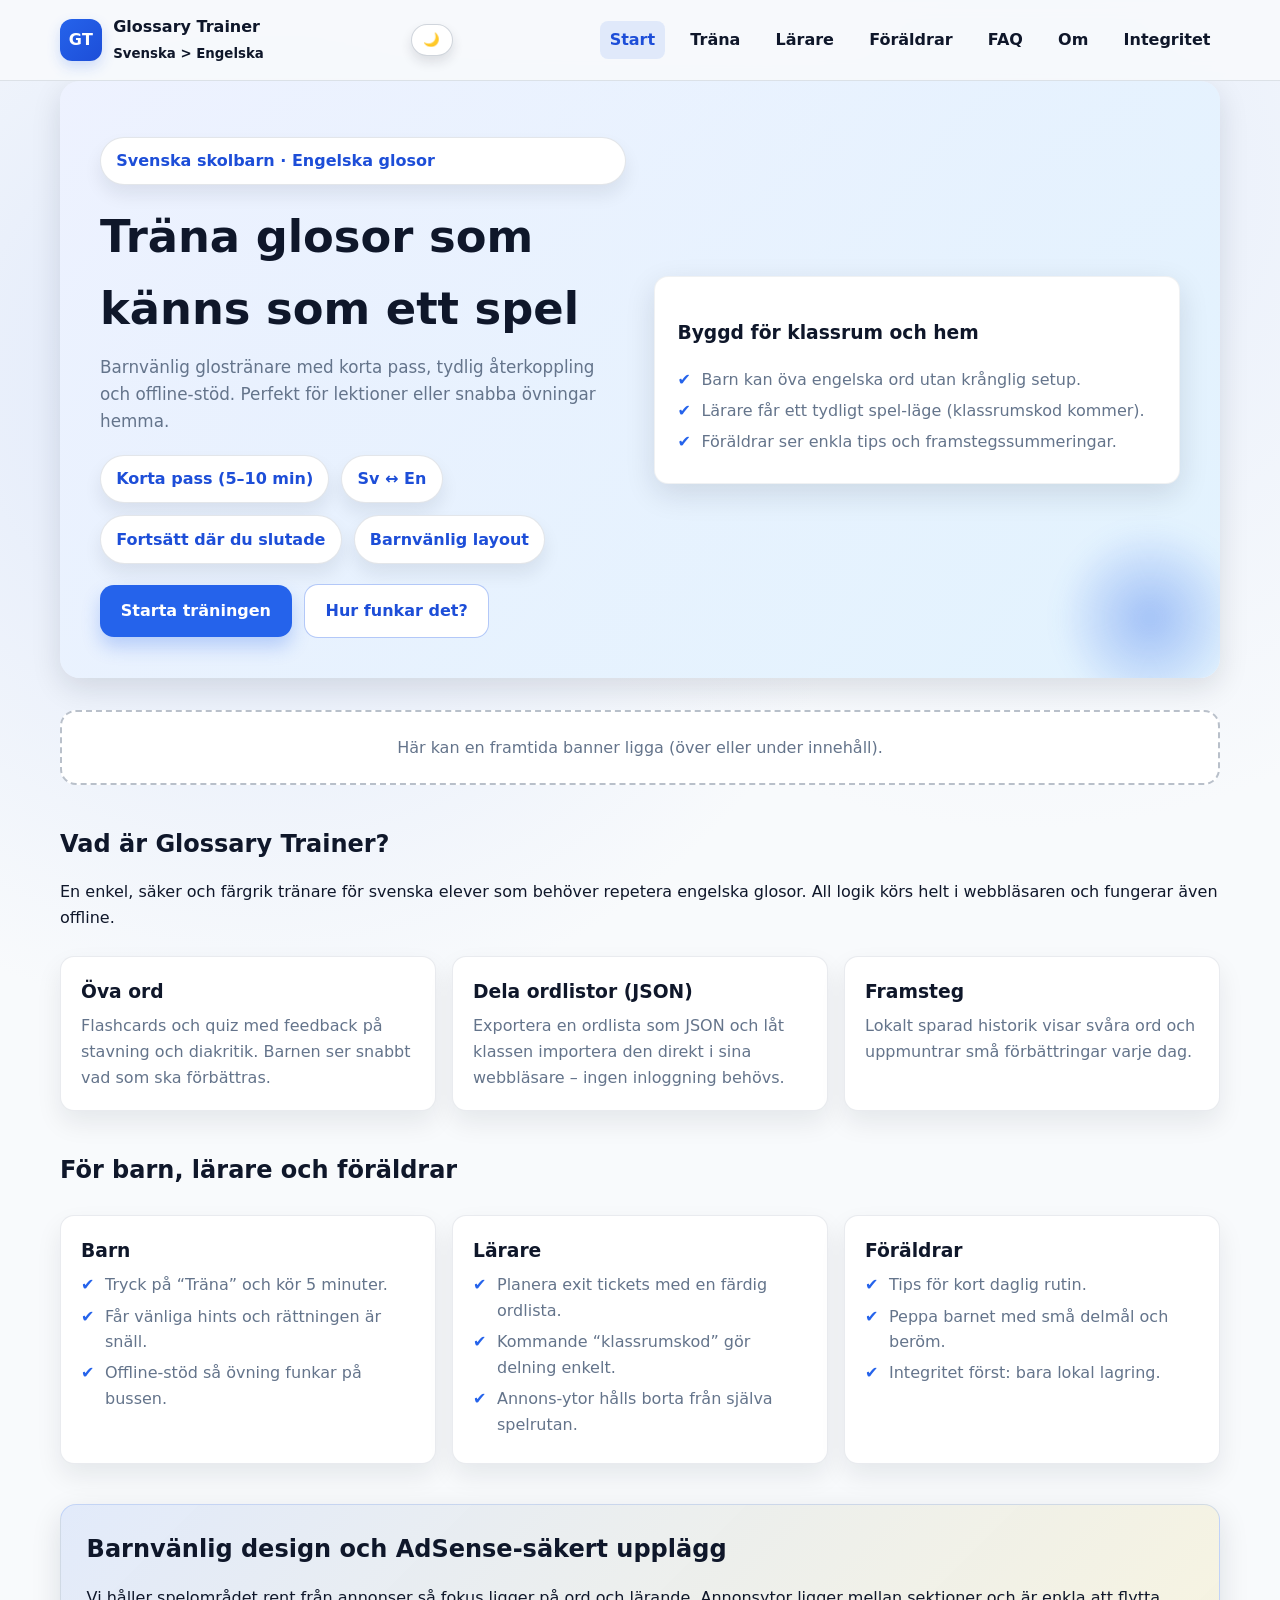
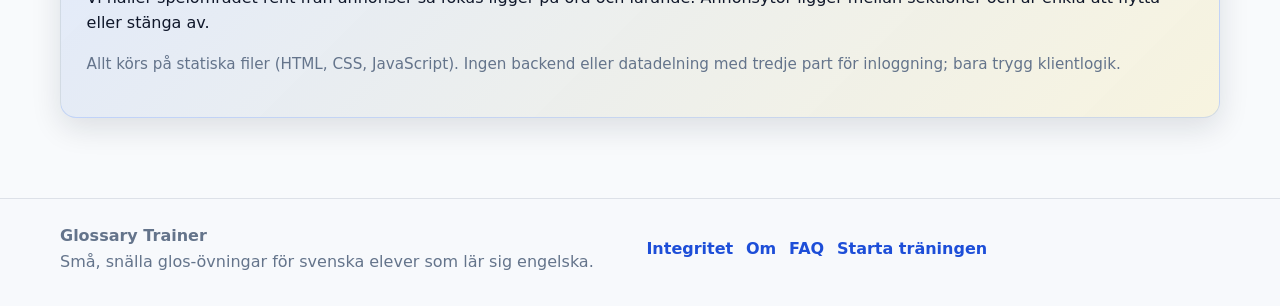
==== commit 51b6352f: "small fixes" ====
--- a/index.html
+++ b/index.html
@@ -6,6 +6,7 @@
   <meta http-equiv="Content-Security-Policy" content="default-src 'self'; style-src 'self' 'unsafe-inline'; img-src 'self' data: https://pagead2.googlesyndication.com https://googleads.g.doubleclick.net https://tpc.googlesyndication.com https://www.google-analytics.com; script-src 'self' 'unsafe-inline' https://pagead2.googlesyndication.com https://www.googletagmanager.com; connect-src 'self' https://pagead2.googlesyndication.com https://googleads.g.doubleclick.net https://www.google-analytics.com https://www.googletagmanager.com; frame-src https://googleads.g.doubleclick.net https://tpc.googlesyndication.com;">
   <title>Glossary Trainer | Svenska och Engelska glosor</title>
   <meta name="description" content="Glossary Trainer hjälper svenska skolbarn, lärare och föräldrar att träna engelska glosor på ett lekfullt och barnsäkert sätt.">
+  <meta name="google-site-verification" content="8n_NNmSMlCgCqtONgCPEUggd4FST_eqx-KHPI5cfrjA">
   <meta name="google-adsense-account" content="ca-pub-8840406607435652">
   <script async src="https://pagead2.googlesyndication.com/pagead/js/adsbygoogle.js?client=ca-pub-8840406607435652" crossorigin="anonymous"></script>
   <script async src="https://www.googletagmanager.com/gtag/js?id=G-GJ0XDNEQVE"></script>
@@ -26,7 +27,7 @@
         <span class="brand-mark" aria-hidden="true">GT</span>
         <div>
           <div>Glossary Trainer</div>
-          <small>Svenska ↔ Engelska</small>
+          <small>Svenska > Engelska</small>
         </div>
       </a>
       <div class="header-actions">
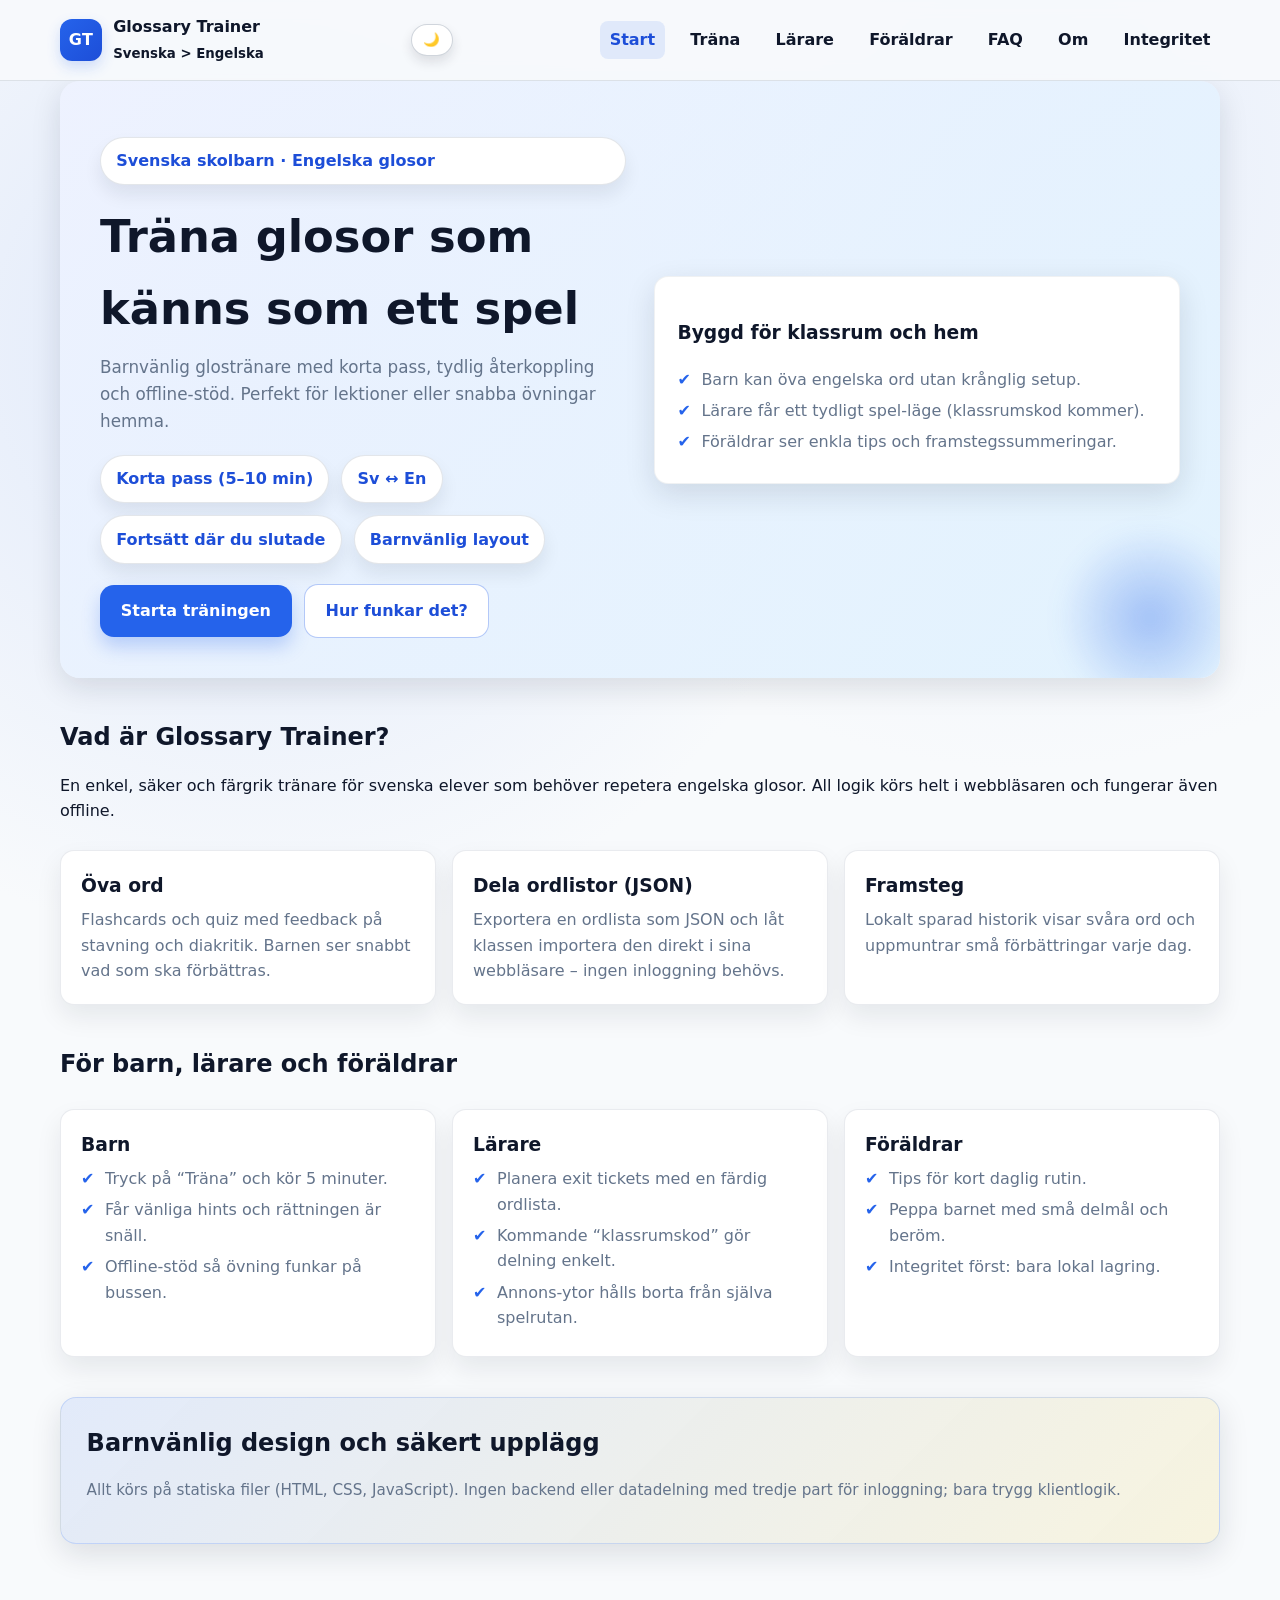
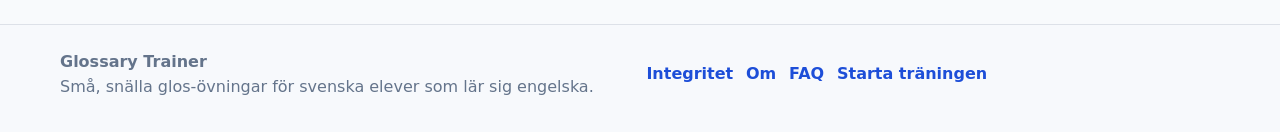
==== commit fdf17b83: "Remove ad placeholders and update content for clarity across multiple pages" ====
--- a/index.html
+++ b/index.html
@@ -75,10 +75,7 @@
       </div>
     </section>
 
-    <aside class="ad-slot reveal" aria-label="Ad placeholder">
-      <!-- Future AdSense ad slot: place code here, not inside the game area -->
-      Här kan en framtida banner ligga (över eller under innehåll).
-    </aside>
+
 
     <section class="section reveal" id="guide">
       <h2>Vad är Glossary Trainer?</h2>
@@ -130,8 +127,7 @@
     </section>
 
     <section class="section callout reveal">
-      <h2>Barnvänlig design och AdSense-säkert upplägg</h2>
-      <p>Vi håller spelområdet rent från annonser så fokus ligger på ord och lärande. Annonsytor ligger mellan sektioner och är enkla att flytta eller stänga av.</p>
+      <h2>Barnvänlig design och säkert upplägg</h2>
       <p class="footnotes">Allt körs på statiska filer (HTML, CSS, JavaScript). Ingen backend eller datadelning med tredje part för inloggning; bara trygg klientlogik.</p>
     </section>
   </main>
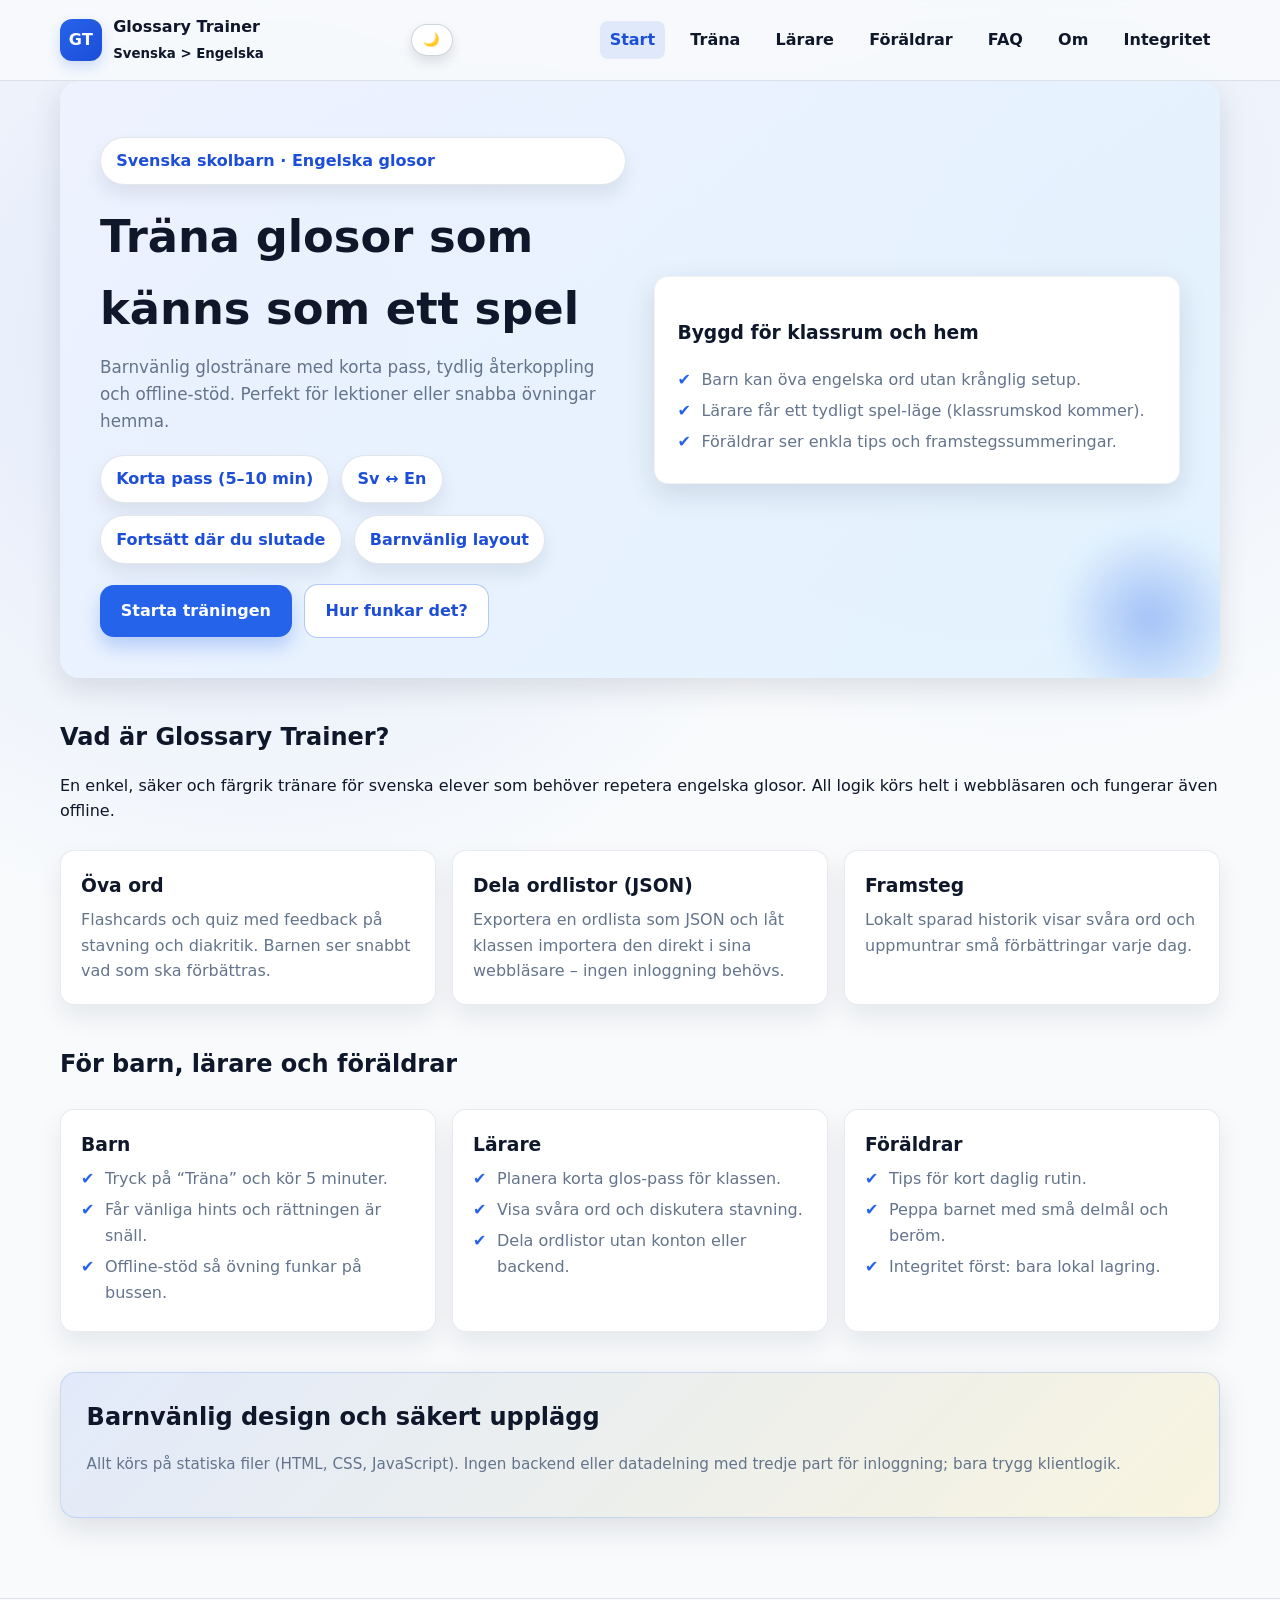
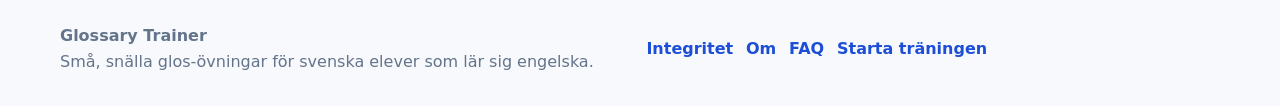
==== commit f24d95a8: "fix text" ====
--- a/index.html
+++ b/index.html
@@ -110,10 +110,9 @@
         <article class="card">
           <h3>Lärare</h3>
           <ul class="highlight-list">
-            <li>Planera exit tickets med en färdig ordlista.</li>
-            <li>Kommande “klassrumskod” gör delning enkelt.</li>
-            <li>Annons-ytor hålls borta från själva spelrutan.</li>
-          </ul>
+            <li>Planera korta glos-pass för klassen.</li>
+            <li>Visa svåra ord och diskutera stavning.</li>
+            <li>Dela ordlistor utan konton eller backend.</li>
         </article>
         <article class="card">
           <h3>Föräldrar</h3>
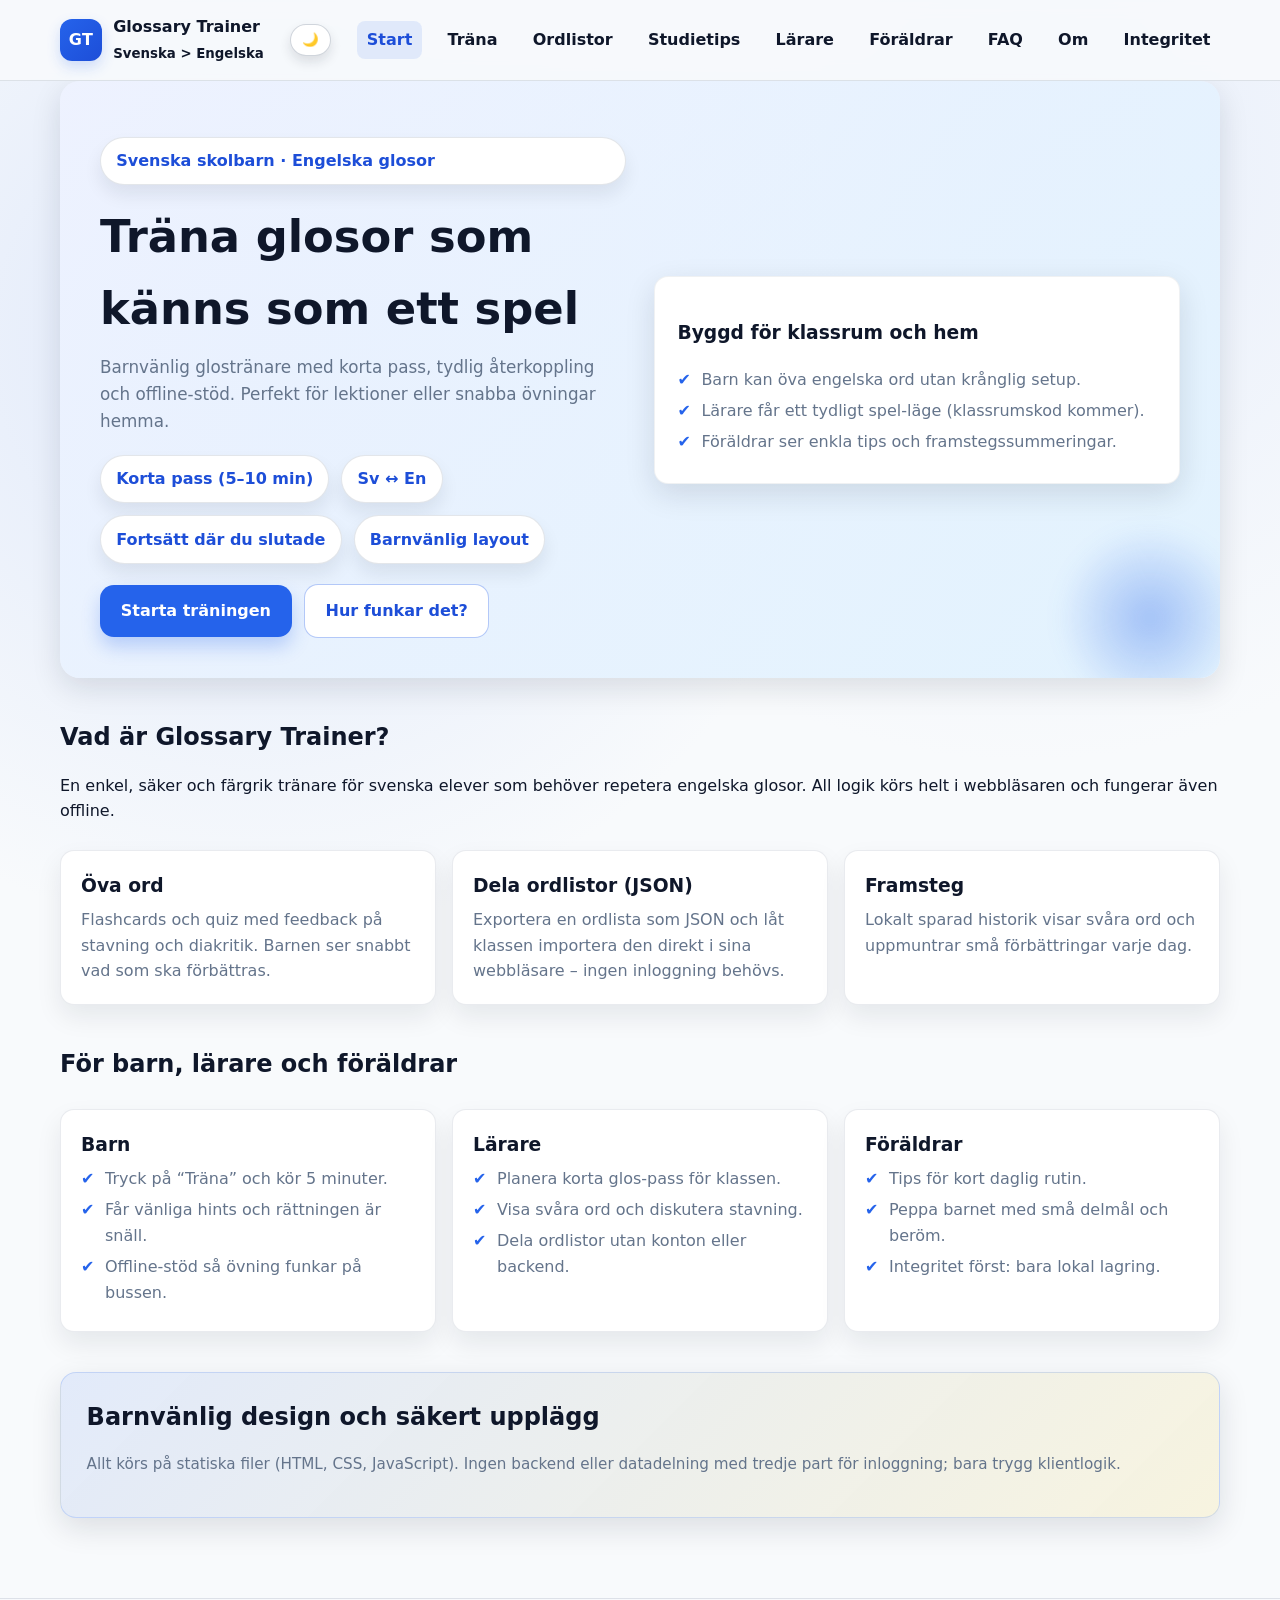
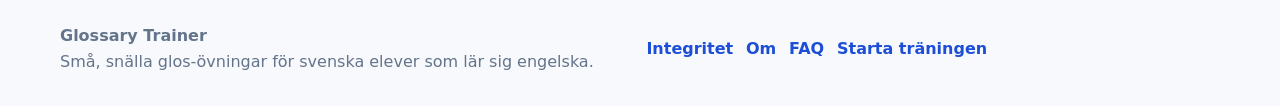
==== commit 2f271695: "Add new pages and navigation links for word lists and study tips - Added "Ordlistor" (Word Lists) an" ====
--- a/index.html
+++ b/index.html
@@ -39,11 +39,14 @@
       <nav class="site-nav" id="primaryNav">
         <a href="index.html" aria-current="page">Start</a>
         <a href="game.html">Träna</a>
+        <a href="word-lists.html">Ordlistor</a>
+        <a href="study-tips.html">Studietips</a>
         <a href="teachers.html">Lärare</a>
         <a href="parents.html">Föräldrar</a>
         <a href="faq.html">FAQ</a>
         <a href="about.html">Om</a>
         <a href="privacy.html">Integritet</a>
+        
       </nav>
     </div>
   </header>
--- a/site.css
+++ b/site.css
@@ -631,3 +631,62 @@
     padding: 0 1rem 2rem;
   }
 }
+/* Layout för ordlistsidan */
+body.word-lists main {
+  max-width: 960px;
+  margin: 2rem auto 4rem;
+  padding: 0 1.5rem;
+}
+
+/* Rubriker */
+body.word-lists h1 {
+  margin-bottom: 1rem;
+}
+
+/* H2 inne i själva korten, inte i hero */
+body.word-lists .glossary-section h2 {
+  margin-top: 0;
+  margin-bottom: 0.5rem;
+}
+
+/* Kort runt varje ordlista (bara de sektioner som har class="glossary-section") */
+body.word-lists .glossary-section {
+  background: rgba(255, 255, 255, 0.06);
+  border-radius: 18px;
+  padding: 1.5rem 1.75rem;
+  margin: 2rem 0;
+  box-shadow: 0 18px 40px rgba(15, 23, 42, 0.18);
+}
+
+/* Brödtext i korten */
+body.word-lists .glossary-section > p {
+  margin-bottom: 0.9rem;
+  line-height: 1.6;
+}
+
+/* Tabell-stil i korten – centrerad */
+body.word-lists .glossary-section table {
+  border-collapse: collapse;
+  margin: 0.75rem auto 0;  /* auto på sidorna = tabellen hamnar i mitten */
+  font-size: 0.95rem;
+}
+
+/* Cellerna får lite mer luft mellan kolumnerna */
+body.word-lists .glossary-section th,
+body.word-lists .glossary-section td {
+  padding: 0.35rem 1.5rem;
+  text-align: left;
+}
+
+/* Rubrikerna "Svenska" / "Engelska" centreras */
+body.word-lists .glossary-section thead th {
+  text-align: center;
+  border-bottom: 2px solid rgba(255, 255, 255, 0.15);
+  font-weight: 600;
+}
+
+
+/* Zebra-rader för bättre läsbarhet */
+body.word-lists .glossary-section tbody tr:nth-child(even) {
+  background: rgba(255, 255, 255, 0.03);
+}
